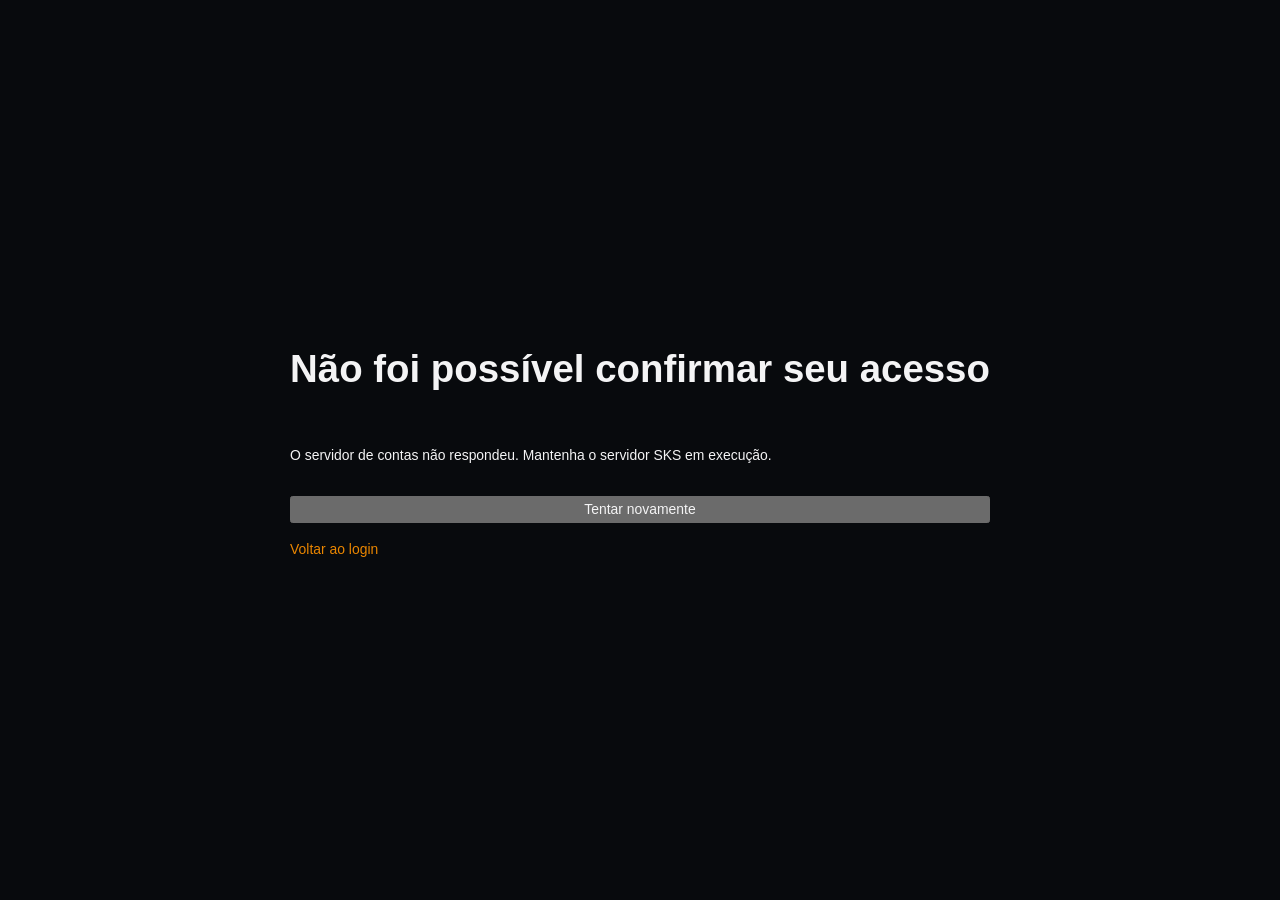
==== 191026.html @ 8022d758 "Site final com area do aluno" ====
<!doctype html>
<html data-sks-session="pending" lang="pt-BR">
<head>
  <meta charset="utf-8">
  <meta name="viewport" content="width=device-width, initial-scale=1, viewport-fit=cover">
  <meta name="theme-color" content="#070809">
  <meta name="description" content="Protótipo navegável da plataforma Formação SKS - Hub Lifestyle">
  <title>Central de Operações SKS</title>

  <style>
    /* ================================================================
       1. TOKENS VISUAIS E RESET
       ================================================================ */
    :root {
      color-scheme: dark;
      --bg: #060708;
      --bg-soft: #090a0c;
      --sidebar: #08090b;
      --panel: #0d0f12;
      --panel-2: #111318;
      --panel-3: #15181d;
      --stroke: #202329;
      --stroke-soft: #171a1f;
      --text: #f4f5f7;
      --muted: #90959f;
      --subtle: #626872;
      --red: #00B9F2;
      --red-strong: #ff1736;
      --red-soft: rgba(237, 0, 31, .13);
      --purple: #8b5cf6;
      --green: #32d583;
      --blue: #36a3ff;
      --orange: #ff9f43;
      --yellow: #f6c344;
      --sidebar-w: 222px;
      --header-h: 64px;
      --radius: 12px;
      --shadow: 0 22px 70px rgba(0, 0, 0, .34);
    }

    * { box-sizing: border-box; }
    html { height: 100%; scroll-behavior: smooth; }
    body {
      min-width: 320px;
      height: 100%;
      margin: 0;
      overflow: hidden;
      background: var(--bg);
      color: var(--text);
      font-family: Inter, ui-sans-serif, -apple-system, BlinkMacSystemFont, "Segoe UI", sans-serif;
      font-size:16.45px;
      line-height: 1.45;
      -webkit-font-smoothing: antialiased;
    }

    button, input, select { font: inherit; }
    button, a { -webkit-tap-highlight-color: transparent; }
    button { color: inherit; }
    a { color: inherit; text-decoration: none; }
    img, svg { display: block; }
    h1, h2, h3, h4, p { margin-top: 0; }
    :focus-visible { outline: 2px solid var(--red-strong); outline-offset: 2px; }
    ::selection { background: rgba(237, 0, 31, .35); color: white; }
    ::-webkit-scrollbar { width: 8px; height: 8px; }
    ::-webkit-scrollbar-track { background: transparent; }
    ::-webkit-scrollbar-thumb { background: #262a31; border-radius: 99px; }
    ::-webkit-scrollbar-thumb:hover { background: #343943; }

    .sr-only {
      position: absolute;
      width: 1px;
      height: 1px;
      padding: 0;
      margin: -1px;
      overflow: hidden;
      clip: rect(0, 0, 0, 0);
      white-space: nowrap;
      border: 0;
    }

    .icon { width: 17px; height: 17px; flex: 0 0 auto; stroke: currentColor; fill: none; stroke-width: 1.8; stroke-linecap: round; stroke-linejoin: round; }
    .icon--sm { width: 14px; height: 14px; }
    .icon--lg { width: 22px; height: 22px; }

    /* ================================================================
       2. ESTRUTURA PRINCIPAL
       ================================================================ */
    .app {
      display: grid;
      grid-template-columns: var(--sidebar-w) minmax(0, 1fr);
      width: 100%;
      height: 100dvh;
      background:
        radial-gradient(circle at 70% -10%, rgba(237, 0, 31, .055), transparent 31%),
        var(--bg);
    }

    .sidebar {
      position: relative;
      z-index: 50;
      display: flex;
      min-width: 0;
      flex-direction: column;
      overflow: hidden;
      border-right: 1px solid var(--stroke-soft);
      background: linear-gradient(180deg, #08090b 0%, #07080a 100%);
    }

    .brand {
      display: flex;
      align-items: center;
      min-height: var(--header-h);
      padding: 0 17px;
      border-bottom: 1px solid var(--stroke-soft);
    }

    .brand__mark {
      position: relative;
      display: grid;
      place-items: center;
      width: 32px;
      height: 32px;
      flex: 0 0 32px;
      margin-right: 8px;
      overflow: hidden;
      font-size:22.77px;
      font-weight: 900;
      font-style: italic;
      letter-spacing: -2px;
      color: white;
    }

    .brand__mark img { display: block; width: 100%; height: 100%; object-fit: contain; }

    .brand__mark::before {
      content: "";
      position: absolute;
      left: 1px;
      bottom: 2px;
      width: 19px;
      height: 4px;
      background: var(--red);
      transform: skewX(-25deg);
      opacity: .95;
    }

    .brand__copy { min-width: 0; }
    .brand__title { display: block; font-size:11.38px; font-weight: 800; line-height: 1.1; letter-spacing: .04em; text-transform: uppercase; }
    .brand__subtitle { display: block; margin-top: 2px; color: var(--red-strong); font-size:8.85px; font-weight: 800; letter-spacing: .08em; text-transform: uppercase; }

    .nav {
      display: flex;
      flex: 1;
      flex-direction: column;
      gap: 2px;
      min-height: 0;
      padding: 12px 10px 8px;
      overflow-y: auto;
      scrollbar-width: thin;
    }

    .nav__section-label {
      margin: 9px 9px 4px;
      color: #4f545d;
      font-size:11.38px;
      font-weight: 800;
      letter-spacing: .12em;
      text-transform: uppercase;
    }

    .nav-link {
      position: relative;
      display: flex;
      align-items: center;
      gap: 10px;
      min-height: 34px;
      padding: 7px 10px;
      border: 1px solid transparent;
      border-radius: 7px;
      color: #9da2aa;
      font-size:13.91px;
      font-weight: 550;
      transition: color .16s ease, background .16s ease, transform .16s ease;
    }

    .nav-link:hover { color: #f5f6f7; background: #111318; }
    .nav-link:active { transform: translateY(1px); }
    .nav-link.is-active {
      color: white;
      background: linear-gradient(90deg, var(--red) 0%, #d9001d 100%);
      box-shadow: 0 6px 20px rgba(237, 0, 31, .18);
    }
    .nav-link.is-active::after {
      content: "";
      position: absolute;
      top: 8px;
      right: -11px;
      width: 2px;
      height: 18px;
      border-radius: 2px 0 0 2px;
      background: var(--red-strong);
    }
    .nav-link__badge {
      margin-left: auto;
      padding: 2px 5px;
      border-radius: 4px;
      background: rgba(237, 0, 31, .14);
      color: #ff5d71;
      font-size:8.85px;
      font-weight: 850;
      letter-spacing: .06em;
      text-transform: uppercase;
    }
    .nav-link.is-active .nav-link__badge { background: white; color: var(--red); }

    .sidebar-card {
      margin: 7px 10px 10px;
      padding: 12px;
      border: 1px solid var(--stroke);
      border-radius: 9px;
      background:
        linear-gradient(135deg, rgba(237, 0, 31, .1), transparent 55%),
        #0d0f12;
    }
    .sidebar-card__eyebrow { margin-bottom: 5px; color: var(--red-strong); font-size:10.12px; font-weight: 800; letter-spacing: .12em; text-transform: uppercase; }
    .sidebar-card__title { margin-bottom: 4px; font-size:13.91px; font-weight: 760; }
    .sidebar-card__text { margin-bottom: 10px; color: var(--muted); font-size:11.38px; line-height: 1.45; }

    .shell { display: grid; grid-template-rows: var(--header-h) minmax(0, 1fr); min-width: 0; min-height: 0; }
    .topbar {
      position: relative;
      z-index: 30;
      display: flex;
      align-items: center;
      gap: 14px;
      min-width: 0;
      padding: 0 18px;
      border-bottom: 1px solid var(--stroke-soft);
      background: rgba(7, 8, 10, .94);
      backdrop-filter: blur(18px);
    }

    .mobile-menu {
      display: none;
      width: 36px;
      height: 36px;
      place-items: center;
      border: 1px solid var(--stroke);
      border-radius: 8px;
      background: var(--panel);
      cursor: pointer;
    }

    .top-search {
      display: flex;
      align-items: center;
      gap: 9px;
      width: min(510px, 50vw);
      min-width: 240px;
      height: 36px;
      padding: 0 11px;
      border: 1px solid #1f2228;
      border-radius: 8px;
      background: #0d0f12;
      color: #6f747d;
      cursor: pointer;
      transition: border-color .16s ease, background .16s ease;
    }
    .top-search:hover { border-color: #343842; background: #101216; }
    .top-search__text { flex: 1; overflow: hidden; text-align: left; text-overflow: ellipsis; white-space: nowrap; font-size:13.91px; }
    .kbd { padding: 2px 6px; border: 1px solid #2b2f36; border-bottom-width: 2px; border-radius: 4px; color: #686e77; font-size:10.12px; line-height: 1.4; }
    .topbar__spacer { flex: 1; }
    .top-action {
      position: relative;
      display: grid;
      place-items: center;
      width: 34px;
      height: 34px;
      border: 1px solid transparent;
      border-radius: 8px;
      background: transparent;
      color: #a0a5ad;
      cursor: pointer;
    }
    .top-action:hover { border-color: var(--stroke); background: var(--panel); color: white; }
    .top-action__dot { position: absolute; top: 6px; right: 6px; width: 5px; height: 5px; border: 1px solid #070809; border-radius: 50%; background: var(--red-strong); }
    .profile { display: flex; align-items: center; gap: 9px; min-width: 150px; margin-left: 2px; }
    .avatar { display: grid; place-items: center; width: 32px; height: 32px; flex: 0 0 auto; border: 2px solid #24272e; border-radius: 50%; background: linear-gradient(135deg, #ef3149, #6b0c19); color: white; font-size:12.65px; font-weight: 850; }
    .profile__copy { min-width: 0; }
    .profile__name { overflow: hidden; color: #eef0f2; font-size:12.65px; font-weight: 720; text-overflow: ellipsis; white-space: nowrap; }
    .profile__level { margin-top: 1px; color: #737983; font-size:10.12px; }

    .content {
      position: relative;
      min-width: 0;
      min-height: 0;
      overflow: auto;
      overscroll-behavior: contain;
    }

    .page { width: min(100%, 1670px); min-height: 100%; margin: 0 auto; padding: 17px 18px 32px; animation: page-in .25s ease both; }
    @keyframes page-in { from { opacity: 0; transform: translateY(3px); } to { opacity: 1; transform: none; } }
    .breadcrumb { display: flex; align-items: center; gap: 6px; margin-bottom: 5px; color: #656b75; font-size:11.38px; }
    .breadcrumb strong { color: #a4a8af; font-weight: 600; }
    .page-heading { display: flex; align-items: flex-end; justify-content: space-between; gap: 18px; margin-bottom: 13px; }
    .page-heading__copy { min-width: 0; }
    .page-heading h1 { margin-bottom: 4px; font-size: clamp(22px, 2vw, 31px); line-height: 1.05; letter-spacing: -.035em; }
    .page-heading p { max-width: 800px; margin-bottom: 0; color: var(--muted); font-size:13.91px; }
    .page-heading__actions { display: flex; gap: 8px; flex: 0 0 auto; }

    .page-grid { display: grid; grid-template-columns: minmax(0, 1fr) 286px; gap: 14px; align-items: start; }
    .page-grid--wide { grid-template-columns: minmax(0, 1fr) 310px; }
    .page-grid--single { grid-template-columns: minmax(0, 1fr); }
    .primary, .right-rail { display: flex; min-width: 0; flex-direction: column; gap: 12px; }

    /* ================================================================
       3. COMPONENTES REUTILIZÁVEIS
       ================================================================ */
    .panel {
      min-width: 0;
      border: 1px solid var(--stroke);
      border-radius: var(--radius);
      background: linear-gradient(180deg, rgba(18, 20, 24, .96), rgba(12, 14, 17, .96));
      box-shadow: inset 0 1px rgba(255, 255, 255, .015);
    }
    .panel--pad { padding: 14px; }
    .panel--tight { padding: 11px; }
    .panel--red { border-color: rgba(237, 0, 31, .32); background: linear-gradient(135deg, rgba(237, 0, 31, .12), rgba(13, 15, 18, .98) 58%); }
    .panel--purple { border-color: rgba(139, 92, 246, .26); background: linear-gradient(135deg, rgba(139, 92, 246, .1), rgba(13, 15, 18, .98) 60%); }

    .section-head { display: flex; align-items: center; justify-content: space-between; gap: 12px; margin: 0 0 9px; }
    .section-head h2 { margin: 0; font-size:16.45px; letter-spacing: -.01em; }
    .section-head a, .section-head button { border: 0; background: none; color: #7c828c; font-size:11.38px; cursor: pointer; }
    .section-head a:hover, .section-head button:hover { color: white; }
    .eyebrow { margin-bottom: 6px; color: var(--red-strong); font-size:10.12px; font-weight: 850; letter-spacing: .13em; text-transform: uppercase; }
    .muted { color: var(--muted); }
    .subtle { color: var(--subtle); }
    .tiny { font-size:11.38px; }
    .label { color: #747a84; font-size:10.12px; font-weight: 750; letter-spacing: .08em; text-transform: uppercase; }

    .btn {
      display: inline-flex;
      align-items: center;
      justify-content: center;
      gap: 7px;
      min-height: 32px;
      padding: 7px 11px;
      border: 1px solid var(--stroke);
      border-radius: 6px;
      background: #15181c;
      color: #e5e7ea;
      font-size:11.38px;
      font-weight: 720;
      cursor: pointer;
      transition: filter .16s ease, transform .16s ease, border-color .16s ease;
    }
    .btn:hover { border-color: #3b4049; filter: brightness(1.13); }
    .btn:active { transform: translateY(1px); }
    .btn--primary { border-color: var(--red); background: var(--red); color: white; box-shadow: 0 8px 28px rgba(237, 0, 31, .2); }
    .btn--ghost { background: rgba(12, 14, 17, .65); }
    .btn--block { width: 100%; }
    .btn--small { min-height: 27px; padding: 5px 8px; font-size:10.12px; }

    .page-tabs {
      display: flex;
      align-items: center;
      gap: 4px;
      min-width: 0;
      margin: -2px 0 13px;
      padding: 4px;
      overflow-x: auto;
      border: 1px solid var(--stroke);
      border-radius: 9px;
      background: #0b0d10;
      scrollbar-width: none;
    }
    .page-tabs::-webkit-scrollbar { display: none; }
    .page[data-page="comunidade"] > .page-tabs:first-child { margin-top: 0; }
    .agenda-toolbar { display: flex; align-items: center; gap: 8px; margin-bottom: 13px; }
    .agenda-toolbar > .page-tabs { flex: 1; min-width: 0; margin: 0; }
    .agenda-toolbar > .btn { flex-shrink: 0; }
    .tab {
      display: inline-flex;
      align-items: center;
      justify-content: center;
      min-height: 28px;
      padding: 6px 11px;
      border: 0;
      border-radius: 6px;
      background: transparent;
      color: #777d87;
      font-size:11.38px;
      font-weight: 650;
      white-space: nowrap;
      cursor: pointer;
    }
    .tab:hover { color: #e7e8ea; background: #121419; }
    .tab.is-active { color: white; background: var(--red); box-shadow: 0 5px 18px rgba(237, 0, 31, .18); }

    .hero {
      position: relative;
      min-height: 196px;
      padding: 22px;
      overflow: hidden;
      border: 1px solid #272a30;
      border-radius: 13px;
      background:
        radial-gradient(circle at 77% 45%, rgba(237, 0, 31, .24), transparent 20%),
        linear-gradient(108deg, #111318 0%, #0c0e11 45%, #170b0e 100%);
      box-shadow: var(--shadow);
    }
    .hero::before {
      content: "";
      position: absolute;
      inset: 0;
      opacity: .24;
      background-image:
        linear-gradient(rgba(255, 255, 255, .035) 1px, transparent 1px),
        linear-gradient(90deg, rgba(255, 255, 255, .035) 1px, transparent 1px);
      background-size: 28px 28px;
      mask-image: linear-gradient(90deg, transparent 30%, black 100%);
    }
    .hero::after {
      content: "SKS";
      position: absolute;
      right: 6%;
      top: 50%;
      transform: translateY(-50%) skewX(-9deg);
      color: rgba(255, 255, 255, .045);
      font-size: clamp(68px, 9vw, 138px);
      font-weight: 950;
      letter-spacing: -.12em;
      text-shadow: 0 0 40px rgba(237, 0, 31, .3);
    }
    .hero--purple { background: radial-gradient(circle at 78% 45%, rgba(139, 92, 246, .32), transparent 21%), linear-gradient(108deg, #111318 0%, #0d0e13 45%, #120b1f 100%); }
    .hero--blue { background: radial-gradient(circle at 78% 45%, rgba(54, 163, 255, .25), transparent 23%), linear-gradient(108deg, #111318 0%, #0c0e11 45%, #07131f 100%); }
    .hero--orange { background: radial-gradient(circle at 78% 45%, rgba(255, 159, 67, .25), transparent 23%), linear-gradient(108deg, #111318 0%, #0c0e11 45%, #1a1008 100%); }
    .hero__content { position: relative; z-index: 2; max-width: 610px; }
    .hero h2 { max-width: 540px; margin-bottom: 8px; font-size: clamp(23px, 2.5vw, 39px); line-height: 1.02; letter-spacing: -.045em; }
    .hero p { max-width: 540px; margin-bottom: 16px; color: #a8adb5; font-size:13.91px; line-height: 1.65; }
    .hero__actions { display: flex; flex-wrap: wrap; gap: 8px; }
    .hero__meta { display: flex; flex-wrap: wrap; gap: 14px; margin-top: 17px; color: #b7bac0; font-size:11.38px; }
    .hero__meta span { display: inline-flex; align-items: center; gap: 5px; }

    .stats { display: grid; grid-template-columns: repeat(5, minmax(0, 1fr)); overflow: hidden; }
    .stat { min-width: 0; padding: 12px; border-right: 1px solid var(--stroke); }
    .stat:last-child { border-right: 0; }
    .stat__icon { display: grid; place-items: center; width: 25px; height: 25px; margin-bottom: 8px; border-radius: 7px; background: var(--red-soft); color: var(--red-strong); }
    .stat__value { margin-bottom: 2px; font-size:22.77px; font-weight: 820; letter-spacing: -.04em; }
    .stat__label { overflow: hidden; color: #747a83; font-size:10.12px; text-overflow: ellipsis; white-space: nowrap; }

    .card-grid { display: grid; grid-template-columns: repeat(4, minmax(0, 1fr)); gap: 8px; }
    .card-grid--3 { grid-template-columns: repeat(3, minmax(0, 1fr)); }
    .card-grid--5 { grid-template-columns: repeat(5, minmax(0, 1fr)); }
    .card-grid--6 { grid-template-columns: repeat(6, minmax(0, 1fr)); }
    .media-card { position: relative; min-width: 0; overflow: hidden; border: 1px solid var(--stroke); border-radius: 9px; background: #101216; transition: transform .18s ease, border-color .18s ease; }
    .media-card:hover { z-index: 2; transform: translateY(-2px); border-color: #3a3f48; }
    .media-card__visual {
      position: relative;
      height: 92px;
      overflow: hidden;
      background:
        radial-gradient(circle at 70% 30%, hsla(var(--hue, 350), 90%, 58%, .5), transparent 27%),
        linear-gradient(135deg, hsl(var(--hue, 350) 25% 15%), #090a0c 68%);
    }
    .media-card__visual::before { content: ""; position: absolute; inset: 0; background: linear-gradient(135deg, transparent 40%, rgba(255,255,255,.07) 41%, transparent 43%), linear-gradient(90deg, rgba(255,255,255,.035) 1px, transparent 1px); background-size: auto, 22px 22px; }
    .media-card__visual::after { content: attr(data-mark); position: absolute; right: 10px; bottom: -8px; color: rgba(255,255,255,.12); font-size:60.72px; font-weight: 900; letter-spacing: -.08em; }
    .media-card__badge { position: absolute; top: 7px; left: 7px; z-index: 2; padding: 3px 6px; border-radius: 4px; background: rgba(7,8,10,.82); color: #e8e9eb; font-size:8.85px; font-weight: 800; backdrop-filter: blur(8px); }
    .media-card__body { padding: 10px; }
    .media-card__title { min-height: 30px; margin-bottom: 5px; font-size:12.65px; font-weight: 720; line-height: 1.35; }
    .media-card__text { display: -webkit-box; min-height: 29px; margin-bottom: 7px; overflow: hidden; color: #787e87; font-size:10.12px; line-height: 1.45; -webkit-line-clamp: 2; -webkit-box-orient: vertical; }
    .media-card__meta { display: flex; align-items: center; justify-content: space-between; gap: 8px; color: #626873; font-size:8.85px; }
    .media-card__meta strong { color: #c7cad0; font-weight: 650; }

    .simple-card { min-width: 0; padding: 12px; border: 1px solid var(--stroke); border-radius: 9px; background: #101216; }
    .simple-card__icon { display: grid; place-items: center; width: 31px; height: 31px; margin-bottom: 9px; border-radius: 8px; background: var(--red-soft); color: var(--red-strong); }
    .simple-card h3 { margin-bottom: 5px; font-size:12.65px; }
    .simple-card p { margin-bottom: 8px; color: #7a808a; font-size:10.12px; line-height: 1.5; }
    .simple-card__footer { display: flex; align-items: center; justify-content: space-between; color: #676d76; font-size:8.85px; }

    .progress { height: 4px; overflow: hidden; border-radius: 99px; background: #22262c; }
    .progress > span { display: block; height: 100%; border-radius: inherit; background: var(--red); box-shadow: 0 0 12px rgba(237,0,31,.4); }
    .progress--purple > span { background: var(--purple); box-shadow: 0 0 12px rgba(139,92,246,.4); }
    .progress--green > span { background: var(--green); box-shadow: 0 0 12px rgba(50,213,131,.35); }
    .progress--blue > span { background: var(--blue); box-shadow: 0 0 12px rgba(54,163,255,.35); }

    .ring {
      --value: 68;
      --ring-color: var(--red);
      position: relative;
      display: grid;
      place-items: center;
      width: 78px;
      height: 78px;
      flex: 0 0 auto;
      border-radius: 50%;
      background: conic-gradient(var(--ring-color) calc(var(--value) * 1%), #23262d 0);
    }
    .ring::after { content: ""; width: 61px; height: 61px; border-radius: 50%; background: #101216; box-shadow: inset 0 0 0 1px #252831; }
    .ring__value { position: absolute; z-index: 2; font-size:21.5px; font-weight: 850; letter-spacing: -.04em; }

    .rail-title { display: flex; align-items: center; justify-content: space-between; gap: 8px; margin-bottom: 10px; }
    .rail-title h3 { margin: 0; font-size:12.65px; }
    .rail-title a { color: #6f7580; font-size:10.12px; }
    .rail-list { display: flex; flex-direction: column; gap: 8px; }
    .rail-item { display: flex; align-items: flex-start; gap: 9px; padding-bottom: 8px; border-bottom: 1px solid #1d2025; }
    .rail-item:last-child { padding-bottom: 0; border-bottom: 0; }
    .rail-item__icon { display: grid; place-items: center; width: 26px; height: 26px; flex: 0 0 auto; border-radius: 7px; background: #171a1f; color: var(--red-strong); }
    .rail-item__copy { min-width: 0; }
    .rail-item__copy strong { display: block; overflow: hidden; margin-bottom: 2px; font-size:10.12px; text-overflow: ellipsis; white-space: nowrap; }
    .rail-item__copy span { color: #686e77; font-size:8.85px; }

    .assistant-card { overflow: hidden; }
    .assistant-card__head { display: flex; align-items: center; gap: 9px; padding: 12px; border-bottom: 1px solid var(--stroke); background: radial-gradient(circle at 15% 40%, rgba(139,92,246,.17), transparent 33%); }
    .assistant-orb { display: grid; place-items: center; width: 33px; height: 33px; border: 1px solid rgba(139,92,246,.45); border-radius: 50%; background: radial-gradient(circle at 35% 25%, #caacff, #7552d4 40%, #181226 70%); box-shadow: 0 0 22px rgba(139,92,246,.28); color: white; }
    .assistant-card__body { padding: 11px; }
    .suggestion { display: flex; align-items: center; gap: 7px; width: 100%; margin-bottom: 6px; padding: 8px; border: 1px solid #22262d; border-radius: 7px; background: #111318; color: #969ca5; font-size:10.12px; text-align: left; cursor: pointer; }
    .suggestion:hover { border-color: rgba(139,92,246,.5); color: white; }
    .assistant-input { display: flex; align-items: center; gap: 7px; margin-top: 8px; padding: 8px; border: 1px solid #2a2e36; border-radius: 7px; background: #090b0d; color: #656b74; font-size:10.12px; }

    .list { display: flex; flex-direction: column; }
    .list-row { display: grid; grid-template-columns: 35px minmax(0, 1.7fr) minmax(100px, .75fr) 92px 30px; gap: 10px; align-items: center; min-height: 43px; padding: 7px 9px; border-bottom: 1px solid #1c1f24; }
    .list-row:last-child { border-bottom: 0; }
    .list-row:hover { background: rgba(255,255,255,.018); }
    .list-row__index { color: #59606a; font-size:10.12px; text-align: center; }
    .list-row__title { min-width: 0; }
    .list-row__title strong { display: block; overflow: hidden; margin-bottom: 2px; font-size:11.38px; text-overflow: ellipsis; white-space: nowrap; }
    .list-row__title span, .list-row__cell { overflow: hidden; color: #6d737d; font-size:10.12px; text-overflow: ellipsis; white-space: nowrap; }
    .list-row__action { display: grid; place-items: center; width: 25px; height: 25px; border: 1px solid #2b2f36; border-radius: 6px; background: #13161a; color: #9ca1aa; cursor: pointer; }

    .pill { display: inline-flex; align-items: center; gap: 4px; width: fit-content; padding: 3px 6px; border: 1px solid #292d34; border-radius: 99px; background: #121419; color: #8b919b; font-size:8.85px; font-weight: 650; }
    .pill--red { border-color: rgba(237,0,31,.34); background: rgba(237,0,31,.1); color: #ff6477; }
    .pill--green { border-color: rgba(50,213,131,.28); background: rgba(50,213,131,.08); color: #57d99a; }
    .pill--purple { border-color: rgba(139,92,246,.34); background: rgba(139,92,246,.1); color: #ad8cff; }

    .module-track { display: grid; grid-template-columns: repeat(9, minmax(0, 1fr)); padding: 14px 8px; overflow-x: auto; }
    .module { position: relative; min-width: 88px; padding: 0 7px; text-align: center; }
    .module::after { content: ""; position: absolute; top: 18px; left: calc(50% + 20px); width: calc(100% - 40px); height: 1px; background: #2c3037; }
    .module:last-child::after { display: none; }
    .module__icon { position: relative; z-index: 2; display: grid; place-items: center; width: 36px; height: 36px; margin: 0 auto 8px; border: 1px solid #343841; border-radius: 9px; background: #121419; color: var(--red-strong); }
    .module__index { margin-bottom: 3px; color: var(--red-strong); font-size:8.85px; font-weight: 850; }
    .module strong { display: block; min-height: 25px; margin-bottom: 3px; font-size:10.12px; line-height: 1.3; }
    .module span { display: block; color: #666c75; font-size:8.85px; line-height: 1.3; }

    .timeline { position: relative; display: flex; flex-direction: column; gap: 0; padding-left: 14px; }
    .timeline::before { content: ""; position: absolute; top: 12px; bottom: 12px; left: 20px; width: 1px; background: #252931; }
    .timeline-item { position: relative; display: grid; grid-template-columns: 34px minmax(0, 1fr) auto; gap: 10px; align-items: start; padding: 10px 0; border-bottom: 1px solid #1b1e23; }
    .timeline-item:last-child { border-bottom: 0; }
    .timeline-item__dot { position: relative; z-index: 2; display: grid; place-items: center; width: 14px; height: 14px; margin: 2px 0 0 0; border: 3px solid #101216; border-radius: 50%; background: var(--red); box-shadow: 0 0 0 1px rgba(237,0,31,.4); }
    .timeline-item__copy strong { display: block; margin-bottom: 3px; font-size:11.38px; }
    .timeline-item__copy span { color: #717781; font-size:10.12px; }
    .timeline-item__date { color: #5c626b; font-size:8.85px; white-space: nowrap; }

    .mini-chart { display: flex; align-items: end; gap: 3px; height: 35px; }
    .mini-chart span { flex: 1; min-width: 3px; border-radius: 3px 3px 0 0; background: linear-gradient(180deg, var(--red-strong), rgba(237,0,31,.25)); }
    .split { display: grid; grid-template-columns: repeat(2, minmax(0, 1fr)); gap: 12px; }
    .flow { display: grid; grid-template-columns: repeat(5, minmax(0, 1fr)); gap: 8px; }
    .flow-step { position: relative; padding: 11px; border: 1px solid var(--stroke); border-radius: 8px; background: #0f1115; }
    .flow-step:not(:last-child)::after { content: "›"; position: absolute; top: 50%; right: -7px; z-index: 2; transform: translateY(-50%); color: var(--red-strong); font-size:18.97px; font-weight: 900; }
    .flow-step strong { display: block; margin-bottom: 4px; font-size:10.12px; }
    .flow-step span { color: #676d77; font-size:8.85px; line-height: 1.4; }

    .calendar-strip { display: grid; grid-template-columns: repeat(7, minmax(0, 1fr)); gap: 7px; }
    .calendar-day { padding: 10px 6px; border: 1px solid var(--stroke); border-radius: 8px; background: #0f1114; text-align: center; }
    .calendar-day strong { display: block; margin-bottom: 2px; font-size:16.45px; }
    .calendar-day span { color: #666c75; font-size:8.85px; text-transform: uppercase; }
    .calendar-day.is-active { border-color: var(--red); background: var(--red-soft); }

    .level-track { display: flex; align-items: center; padding: 11px 3px; overflow-x: auto; }
    .level { position: relative; min-width: 95px; flex: 1; text-align: center; }
    .level::after { content: ""; position: absolute; top: 15px; left: calc(50% + 18px); right: calc(-50% + 18px); height: 2px; background: #272b32; }
    .level:last-child::after { display: none; }
    .level__dot { position: relative; z-index: 2; display: grid; place-items: center; width: 30px; height: 30px; margin: 0 auto 6px; border: 2px solid #333741; border-radius: 50%; background: #101216; color: #6f7580; font-size:10.12px; }
    .level.is-complete .level__dot, .level.is-current .level__dot { border-color: var(--red); color: white; background: var(--red); }
    .level.is-complete::after { background: var(--red); }
    .level strong { display: block; font-size:10.12px; }
    .level span { color: #656b74; font-size:8.85px; }

    .competency { margin-bottom: 10px; }
    .competency:last-child { margin-bottom: 0; }
    .competency__head { display: flex; align-items: center; justify-content: space-between; margin-bottom: 5px; color: #9da2aa; font-size:10.12px; }

    .empty-action { display: flex; align-items: center; justify-content: space-between; gap: 14px; padding: 12px; border: 1px dashed #30343d; border-radius: 9px; background: rgba(255,255,255,.012); }
    .empty-action strong { display: block; margin-bottom: 2px; font-size:11.38px; }
    .empty-action span { color: #717781; font-size:10.12px; }

    /* ================================================================
       4. PALETA DE NAVEGAÇÃO, TOAST E ESTADOS
       ================================================================ */
    .backdrop { position: fixed; inset: 0; z-index: 45; display: none; background: rgba(0,0,0,.68); backdrop-filter: blur(3px); }
    .palette {
      position: fixed;
      inset: 0;
      z-index: 100;
      display: none;
      place-items: start center;
      padding: 11vh 18px 18px;
      background: rgba(3,4,5,.74);
      backdrop-filter: blur(10px);
    }
    .palette.is-open { display: grid; }
    .palette__dialog { width: min(610px, 100%); overflow: hidden; border: 1px solid #343841; border-radius: 13px; background: #0e1013; box-shadow: 0 35px 100px rgba(0,0,0,.65); }
    .palette__search { display: flex; align-items: center; gap: 10px; height: 51px; padding: 0 14px; border-bottom: 1px solid #24272e; }
    .palette__search input { flex: 1; min-width: 0; border: 0; outline: 0; background: transparent; color: white; font-size:16.45px; }
    .palette__search input::placeholder { color: #606670; }
    .palette__results { max-height: 380px; padding: 7px; overflow-y: auto; }
    .palette__item { display: flex; align-items: center; gap: 10px; width: 100%; padding: 10px; border: 0; border-radius: 8px; background: transparent; color: #a1a6af; text-align: left; cursor: pointer; }
    .palette__item:hover, .palette__item.is-selected { background: #181b20; color: white; }
    .palette__item-icon { display: grid; place-items: center; width: 30px; height: 30px; border-radius: 7px; background: var(--red-soft); color: var(--red-strong); }
    .palette__item-copy strong { display: block; margin-bottom: 2px; font-size:12.65px; }
    .palette__item-copy span { color: #676d76; font-size:10.12px; }

    .toast { position: fixed; right: 18px; bottom: 18px; z-index: 120; display: flex; align-items: center; gap: 9px; max-width: min(350px, calc(100vw - 36px)); padding: 10px 12px; border: 1px solid #343841; border-radius: 9px; background: #121419; box-shadow: var(--shadow); color: #dfe1e4; font-size:11.38px; opacity: 0; pointer-events: none; transform: translateY(12px); transition: opacity .2s ease, transform .2s ease; }
    .toast.is-visible { opacity: 1; transform: none; }
    .toast__icon { display: grid; place-items: center; width: 25px; height: 25px; border-radius: 50%; background: var(--red); color: white; }

    .loading { display: grid; min-height: 60vh; place-items: center; color: var(--muted); }

    /* ================================================================
       5. RESPONSIVIDADE
       ================================================================ */
    
    /* Central SKS: menu recolhível */
    .app, .sidebar, .brand, .nav-link { transition: grid-template-columns .22s ease, width .22s ease, padding .22s ease, gap .22s ease; }
    .mobile-menu { display: grid; }
    body.sidebar-collapsed .app { grid-template-columns: 64px minmax(0, 1fr); }
    body.sidebar-collapsed .brand { justify-content:center; padding:0 8px; }
    body.sidebar-collapsed .brand__mark { margin-right:0; }
    body.sidebar-collapsed .brand__copy,
    body.sidebar-collapsed .nav-link > span,
    body.sidebar-collapsed .sidebar-card { display:none; }
    body.sidebar-collapsed .nav { padding-inline:8px; }
    body.sidebar-collapsed .nav-link { justify-content:center; gap:0; padding-inline:8px; }
    body.sidebar-collapsed .nav-link.is-active::after { right:-9px; }
    @media (max-width:960px) { body.sidebar-collapsed .app { grid-template-columns:minmax(0,1fr); } body.sidebar-collapsed .brand__copy { display:block; } body.sidebar-collapsed .sidebar-card { display:block; } body.sidebar-collapsed .nav-link > span { display:inline; } body.sidebar-collapsed .nav-link { justify-content:flex-start; gap:10px; } }

    /* Capas reais dos clientes */
    .media-card__visual.has-cover { height:132px; background:#090a0c; }
    .media-card__cover { position:absolute; inset:0; width:100%; height:100%; object-fit:cover; transition:transform .28s ease, filter .28s ease; }
    .media-card:hover .media-card__cover { transform:scale(1.035); filter:brightness(1.06); }
    .media-card__visual.has-cover::before { z-index:1; background:linear-gradient(180deg,rgba(0,0,0,.02),rgba(0,0,0,.34)); }
    .media-card__visual.has-cover::after { display:none; }
    .media-card__visual.has-cover .media-card__badge { z-index:2; }
@media (max-width: 1280px) {
      :root { --sidebar-w: 205px; }
      .page-grid, .page-grid--wide { grid-template-columns: minmax(0, 1fr) 250px; }
      .card-grid--6 { grid-template-columns: repeat(4, minmax(0, 1fr)); }
      .card-grid--5 { grid-template-columns: repeat(4, minmax(0, 1fr)); }
      .right-rail { gap: 10px; }
    }

    @media (max-width: 1080px) {
      .page-grid, .page-grid--wide { grid-template-columns: minmax(0, 1fr); }
      .right-rail { display: grid; grid-template-columns: repeat(3, minmax(0, 1fr)); }
      .right-rail > * { min-width: 0; }
      .card-grid, .card-grid--5, .card-grid--6 { grid-template-columns: repeat(3, minmax(0, 1fr)); }
      .stats { grid-template-columns: repeat(3, minmax(0, 1fr)); }
      .stat:nth-child(3) { border-right: 0; }
      .stat:nth-child(n+4) { border-top: 1px solid var(--stroke); }
    }

    @media (max-width: 960px) {
      .app { grid-template-columns: minmax(0, 1fr); }
      .sidebar { position: fixed; inset: 0 auto 0 0; width: min(280px, 86vw); transform: translateX(-103%); transition: transform .24s ease; box-shadow: 22px 0 65px rgba(0,0,0,.54); }
      body.sidebar-open .sidebar { transform: none; }
      body.sidebar-open .backdrop { display: block; }
      .mobile-menu { display: grid; }
      .top-search { width: min(480px, 56vw); min-width: 0; }
      .profile { min-width: auto; }
      .profile__copy { display: none; }
      .page { padding-inline: 14px; }
    }

    @media (max-width: 740px) {
      :root { --header-h: 58px; }
      .topbar { gap: 8px; padding-inline: 10px; }
      .top-action:nth-of-type(2) { display: none; }
      .top-search { flex: 1; width: auto; }
      .top-search__text { font-size:11.38px; }
      .kbd { display: none; }
      .page { padding: 12px 10px 25px; }
      .page-heading { align-items: flex-start; flex-direction: column; margin-bottom: 10px; }
      .page-heading__actions { width: 100%; }
      .page-heading__actions .btn { flex: 1; }
      .hero { min-height: 220px; padding: 18px; }
      .hero::after { right: 1%; top: 72%; font-size:93.61px; }
      .hero__content { max-width: 100%; }
      .card-grid, .card-grid--3, .card-grid--5, .card-grid--6 { grid-template-columns: repeat(2, minmax(0, 1fr)); }
      .split { grid-template-columns: minmax(0, 1fr); }
      .right-rail { display: flex; flex-direction: column; }
      .stats { grid-template-columns: repeat(2, minmax(0, 1fr)); }
      .stat:nth-child(2n) { border-right: 0; }
      .stat:nth-child(n+3) { border-top: 1px solid var(--stroke); }
      .module-track { padding-inline: 4px; }
      .flow { display: flex; overflow-x: auto; }
      .flow-step { min-width: 160px; }
      .calendar-strip { grid-template-columns: repeat(7, 64px); overflow-x: auto; }
      .list-row { grid-template-columns: 25px minmax(0, 1fr) 55px 28px; }
      .list-row__cell:nth-of-type(2) { display: none; }
    }

    @media (max-width: 460px) {
      .top-action { display: none; }
      .profile { display: none; }
      .card-grid, .card-grid--3, .card-grid--5, .card-grid--6 { grid-template-columns: minmax(0, 1fr); }
      .stats { grid-template-columns: repeat(2, minmax(0, 1fr)); }
      .media-card__visual { height: 112px; }
      .btn { min-height: 34px; }
    }

    @media (prefers-reduced-motion: reduce) {
      *, *::before, *::after { scroll-behavior: auto !important; animation-duration: .01ms !important; animation-iteration-count: 1 !important; transition-duration: .01ms !important; }
    }
  
    /* Central SKS — microinterações */
    .media-card,.simple-card,.btn,.nav-link,.top-action,.panel{transition:transform .22s ease,border-color .22s ease,box-shadow .22s ease,filter .22s ease,background .22s ease;}
    .media-card:hover,.simple-card:hover{transform:translateY(-5px);box-shadow:0 14px 36px rgba(0,0,0,.28);}
    .btn:hover{transform:translateY(-2px);}
    .btn:active,.media-card:active,.simple-card:active{transform:translateY(0) scale(.985);}
    .nav-link:hover{transform:translateX(3px);}

  
    .simple-card--link{cursor:pointer;display:block;transition:transform .2s ease,border-color .2s ease,box-shadow .2s ease,background .2s ease}
    .simple-card--link:hover{transform:translateY(-4px);border-color:rgba(255,255,255,.16);box-shadow:0 14px 34px rgba(0,0,0,.24)}
    .simple-card--link:hover .simple-card__footer span:last-child{transform:translate(2px,-2px)}
    .simple-card--link .simple-card__footer span:last-child{transition:transform .2s ease}
    .simple-card--link:focus-visible{outline:2px solid var(--red);outline-offset:3px}
    @media (prefers-reduced-motion: reduce){.simple-card--link,.simple-card--link .simple-card__footer span:last-child{transition:none}.simple-card--link:hover{transform:none}}

  

    /* ===== RONDA OPERACIONAL / BANCADA CENTRAL ===== */
    .ops-strip {
      display:grid;
      grid-template-columns:repeat(5,minmax(0,1fr));
      overflow:hidden;
      border:1px solid var(--stroke);
      border-radius:12px;
      background:#0b0d10;
      margin:0 0 14px;
    }
    .ops-kpi{display:flex;align-items:center;gap:10px;min-height:72px;padding:12px 14px;border-right:1px solid var(--stroke)}
    .ops-kpi:last-child{border-right:0}
    .ops-kpi > svg{display:grid;place-items:center;width:29px;height:29px;padding:6px;border:1px solid rgba(237,0,31,.38);border-radius:8px;background:rgba(237,0,31,.08);color:#ff304a}.ops-kpi__icon{display:grid;place-items:center;flex:0 0 30px;width:30px;height:30px;border:1px solid rgba(237,0,31,.65);border-radius:8px;color:var(--red-strong);background:rgba(237,0,31,.06)}
    .ops-kpi strong{display:block;font-size:20.7px;line-height:1;font-weight:900;letter-spacing:-.04em}
    .ops-kpi span{display:block;margin-top:3px;color:#d8dbe0;font-size:10.35px;line-height:1.2}

    .ops-monitor{overflow:hidden;border:1px solid var(--stroke);border-radius:12px;background:#0a0c0f;margin:0 0 16px}
    .ops-monitor__head{display:flex;align-items:flex-end;justify-content:space-between;gap:14px;padding:14px 16px;border-bottom:1px solid var(--stroke);background:linear-gradient(90deg,rgba(237,0,31,.07),transparent 45%)}
    .ops-monitor__head h2{margin:0;font-size:16.1px}
    .ops-monitor__head p{margin:4px 0 0;color:var(--muted);font-size:10.35px}
    .ops-monitor__legend{display:flex;gap:10px;flex-wrap:wrap;color:#9ca2aa;font-size:9.2px}
    .ops-monitor__legend span{display:inline-flex;align-items:center;gap:5px}
    .ops-dot{width:7px;height:7px;border-radius:50%;background:#666}
    .ops-dot--live{background:#32d583;box-shadow:0 0 10px rgba(50,213,131,.55)}
    .ops-dot--warn{background:#f6c945;box-shadow:0 0 10px rgba(246,201,69,.35)}
    .ops-dot--task{background:#ff4058;box-shadow:0 0 10px rgba(255,64,88,.35)}
    .ops-monitor__table{display:block}
    .ops-row{display:grid;grid-template-columns:68px minmax(120px,1fr) minmax(150px,1.25fr) minmax(150px,1.4fr) 105px 28px;gap:10px;align-items:center;min-height:48px;padding:8px 14px;border-bottom:1px solid #181b20;color:inherit;text-decoration:none;transition:background .18s ease,transform .18s ease,border-color .18s ease}
    .ops-row:last-child{border-bottom:0}
    .ops-row:hover{background:#11141a;transform:translateX(2px)}
    .ops-row.is-now{background:linear-gradient(90deg,rgba(237,0,31,.10),rgba(237,0,31,.025));box-shadow:inset 3px 0 0 var(--red)}
    .ops-time{font-size:10.35px;font-weight:850;color:#f5f6f7}
    .ops-client{font-size:10.35px;font-weight:800;color:#f3f4f6}
    .ops-env{font-size:9.77px;color:#c3c7ce}
    .ops-action{font-size:9.77px;color:#8f96a0}
    .ops-status{display:inline-flex;align-items:center;justify-content:center;gap:5px;width:max-content;padding:4px 7px;border:1px solid #2a2f36;border-radius:99px;background:#111419;font-size:8.62px;font-weight:800;color:#aeb4bd}
    .ops-status--live{border-color:rgba(50,213,131,.35);background:rgba(50,213,131,.08);color:#57dda0}
    .ops-status--warn{border-color:rgba(246,201,69,.35);background:rgba(246,201,69,.08);color:#f3d766}
    .ops-status--task{border-color:rgba(255,64,88,.35);background:rgba(255,64,88,.08);color:#ff7182}
    .ops-open{display:grid;place-items:center;color:#7d848d;transition:color .18s ease,transform .18s ease}
    .ops-row:hover .ops-open{color:white;transform:translateX(2px)}
    @media (max-width: 980px){.ops-strip{grid-template-columns:repeat(2,minmax(0,1fr))}.ops-kpi{border-bottom:1px solid var(--stroke)}.ops-row{grid-template-columns:58px 1fr 1fr 28px}.ops-action,.ops-status{display:none}}
    @media (max-width: 620px){.ops-strip{grid-template-columns:1fr}.ops-kpi{border-right:0}.ops-row{grid-template-columns:52px 1fr 28px}.ops-env{display:none}.ops-monitor__head{align-items:flex-start;flex-direction:column}}

  

    /* ===== HOME · RÁDIO AO VIVO + ACENTOS DE COR ===== */
    .radio-live-card {
      position: relative;
      overflow: hidden;
      padding: 15px;
      border: 1px solid rgba(237,0,31,.34);
      border-radius: var(--radius);
      background:
        radial-gradient(circle at 82% 18%, rgba(237,0,31,.22), transparent 28%),
        linear-gradient(145deg, #15181d 0%, #0d0f12 52%, #17090c 100%);
      box-shadow: inset 0 1px rgba(255,255,255,.025), 0 12px 30px rgba(0,0,0,.16);
    }
    .radio-live-card::after {
      content:"";
      position:absolute;
      left:0; right:0; bottom:0;
      height:2px;
      background:linear-gradient(90deg, transparent, #ed001f 35%, #ff6b35 68%, transparent);
      opacity:.75;
    }
    .radio-live__top { display:flex; align-items:center; justify-content:space-between; gap:10px; margin-bottom:12px; }
    .radio-live__title { font-size:15.18px; font-weight:820; color:#f7f8fa; }
    .radio-live__program { color:#ff344d; font-size:11.38px; font-weight:760; text-decoration:none; }
    .radio-live__badge { display:inline-flex; align-items:center; gap:5px; margin-bottom:11px; padding:4px 7px; border-radius:5px; background:#ed001f; color:#fff; font-size:9.2px; font-weight:900; letter-spacing:.04em; }
    .radio-live__body { display:grid; grid-template-columns:56px 1fr; gap:12px; align-items:center; }
    .radio-live__brand { display:grid; place-items:center; width:56px; height:56px; border-radius:9px; border:1px solid rgba(255,255,255,.08); background:linear-gradient(145deg,#0b0c0f,#17191e); color:white; font-weight:950; line-height:.82; font-size:18.4px; letter-spacing:-.05em; text-align:center; }
    .radio-live__brand span { color:#ed001f; display:block; font-size:11.5px; letter-spacing:.01em; margin-top:4px; }
    .radio-live__copy strong { display:block; margin-bottom:3px; font-size:13.22px; }
    .radio-live__copy span { display:block; color:#9399a2; font-size:11.15px; line-height:1.45; }
    .radio-wave { display:flex; align-items:center; gap:2px; height:18px; margin:9px 0 10px; }
    .radio-wave i { display:block; width:2px; border-radius:2px; background:linear-gradient(#ff6b35,#ed001f); animation:radioPulse 1.05s ease-in-out infinite alternate; opacity:.9; }
    .radio-wave i:nth-child(2n){ animation-delay:.12s }.radio-wave i:nth-child(3n){ animation-delay:.27s }.radio-wave i:nth-child(4n){ animation-delay:.4s }
    @keyframes radioPulse { from{height:4px;opacity:.45} to{height:16px;opacity:1} }
    @media (prefers-reduced-motion: reduce){ .radio-wave i{animation:none;height:9px} }
    .radio-live__button { display:flex; align-items:center; justify-content:center; gap:7px; width:100%; min-height:34px; margin-top:12px; border:1px solid rgba(237,0,31,.55); border-radius:7px; background:rgba(11,12,15,.7); color:#f3f4f6; font-size:11.5px; font-weight:800; text-decoration:none; transition:.18s ease; }
    .radio-live__button:hover { background:#ed001f; border-color:#ed001f; transform:translateY(-1px); }
    .radio-live__play { display:grid; place-items:center; width:19px; height:19px; border-radius:50%; background:#ed001f; color:white; font-size:10.35px; }
    .radio-live__button:hover .radio-live__play { background:#fff; color:#ed001f; }
    .radio-live__embed { margin-top:12px; border:1px solid rgba(237,0,31,.35); border-radius:9px; overflow:hidden; background:#070809; }
    .radio-live__embed iframe { display:block; width:100%; height:185px; border:0; background:#070809; }
    .radio-live__hint { margin-top:7px; color:#737983; font-size:10.12px; line-height:1.35; }

    /* Mais cor, mantendo o padrão visual da Formação */
    .ops-kpi:nth-child(1){ background:linear-gradient(135deg,rgba(54,163,255,.08),transparent 65%); }
    .ops-kpi:nth-child(2){ background:linear-gradient(135deg,rgba(237,0,31,.09),transparent 65%); }
    .ops-kpi:nth-child(3){ background:linear-gradient(135deg,rgba(34,197,94,.08),transparent 65%); }
    .ops-kpi:nth-child(4){ background:linear-gradient(135deg,rgba(139,92,246,.08),transparent 65%); }
    .ops-kpi:nth-child(5){ background:linear-gradient(135deg,rgba(255,159,67,.09),transparent 65%); }
    .right-rail > .panel:nth-of-type(2){ border-color:rgba(54,163,255,.18); background:linear-gradient(155deg,rgba(54,163,255,.055),rgba(13,15,18,.98) 58%); }
    .right-rail > .panel:nth-of-type(3){ border-color:rgba(139,92,246,.18); background:linear-gradient(155deg,rgba(139,92,246,.05),rgba(13,15,18,.98) 58%); }

  

    /* ================================================================
       HOME / BANCADA CENTRAL — FUNDO ORIGINAL + CAMADAS DE OPERAÇÃO
       ================================================================ */
    .page[data-page="dashboard"] {
      position: relative;
      width: 100%;
      isolation: isolate;
    }
    .page[data-page="dashboard"]::before {
      content: "";
      position: absolute;
      inset: -18px -18px -28px;
      z-index: -2;
      background-image:
        linear-gradient(180deg, rgba(7,8,10,.66) 0%, rgba(7,8,10,.82) 38%, rgba(7,8,10,.94) 100%),
        url("[data-uri]");
      background-size: cover;
      background-position: center top;
      background-repeat: no-repeat;
      background-attachment: fixed;
      filter: saturate(.96) contrast(1.02);
    }
    .page[data-page="dashboard"]::after {
      content: "";
      position: absolute;
      inset: -18px -18px -28px;
      z-index: -1;
      pointer-events: none;
      background:
        radial-gradient(circle at 82% 14%, rgba(237,0,31,.18), transparent 28%),
        radial-gradient(circle at 18% 34%, rgba(54,163,255,.10), transparent 22%),
        linear-gradient(90deg, rgba(7,8,10,.18), rgba(7,8,10,.04) 45%, rgba(7,8,10,.22));
    }
    .page[data-page="dashboard"] .hero {
      background:
        linear-gradient(110deg, rgba(8,9,12,.91) 0%, rgba(10,11,14,.78) 50%, rgba(34,4,10,.72) 100%);
      border-color: rgba(255,255,255,.14);
      box-shadow: 0 18px 50px rgba(0,0,0,.28);
      backdrop-filter: blur(8px);
      -webkit-backdrop-filter: blur(8px);
    }
    .page[data-page="dashboard"] .panel,
    .page[data-page="dashboard"] .ops-monitor,
    .page[data-page="dashboard"] .radio-live-card {
      background-color: rgba(10,11,14,.84);
      border-color: rgba(255,255,255,.11);
      box-shadow: 0 12px 34px rgba(0,0,0,.22);
      backdrop-filter: blur(9px);
      -webkit-backdrop-filter: blur(9px);
    }
    .page[data-page="dashboard"] .media-card {
      background: rgba(12,13,17,.88);
      border-color: rgba(255,255,255,.12);
      box-shadow: 0 12px 30px rgba(0,0,0,.24);
    }
    .page[data-page="dashboard"] .section-head h2,
    .page[data-page="dashboard"] .ops-monitor h2 {
      text-shadow: 0 2px 14px rgba(0,0,0,.48);
    }
    .page[data-page="dashboard"] .ops-monitor {
      margin-top: 14px;
      margin-bottom: 20px;
    }
    .page[data-page="dashboard"] .ops-row {
      background: rgba(10,11,14,.60);
    }
    .page[data-page="dashboard"] .ops-row:hover {
      background: rgba(24,25,30,.92);
    }
    @media (max-width: 900px) {
      .page[data-page="dashboard"]::before {
        background-attachment: scroll;
        background-position: 42% top;
      }
    }

  
    /* ===== HOME FINAL - desenho aprovado ===== */
    .page[data-page="dashboard"] { position:relative; }
    .page[data-page="dashboard"]::before { display:none !important; content:none !important; background:none !important; }
    .page[data-page="dashboard"] .page-heading { margin-bottom: 10px; }

    .ops-hero {
      position:relative; min-height:320px; overflow:hidden; border:1px solid var(--stroke); border-radius:14px;
      background-image:linear-gradient(90deg,rgba(7,8,10,.92) 0%,rgba(7,8,10,.76) 40%,rgba(7,8,10,.28) 68%,rgba(7,8,10,.14) 100%), var(--ops-hero-image);
      background-size:cover; background-position:center 50%; box-shadow:0 18px 45px rgba(0,0,0,.28);
    }
    .ops-hero::after{content:"";position:absolute;inset:auto 0 0;height:34%;background:linear-gradient(180deg,transparent,rgba(7,8,10,.86));pointer-events:none}
    .ops-hero__content{position:relative;z-index:2;display:flex;flex-direction:column;justify-content:flex-end;min-height:320px;max-width:680px;padding:30px}
    .ops-hero__eyebrow{margin-bottom:9px;color:#ff2745;font-size:10.35px;font-weight:900;letter-spacing:.15em;text-transform:uppercase}
    .ops-hero h2{max-width:620px;margin:0 0 10px;font-size:clamp(31px,3.4vw,50px);line-height:.98;letter-spacing:-.045em}
    .ops-hero p{max-width:570px;margin:0 0 18px;color:#c4c8cf;font-size:13.22px;line-height:1.6}
    .ops-hero__actions{display:flex;gap:9px;flex-wrap:wrap}
    .ops-hero__meta{display:flex;gap:16px;flex-wrap:wrap;margin-top:17px;color:#c0c4ca;font-size:10.35px}

    .ops-strip{display:grid;grid-template-columns:repeat(5,minmax(0,1fr));margin-top:10px;overflow:hidden;border:1px solid var(--stroke);border-radius:11px;background:rgba(10,11,14,.91);backdrop-filter:blur(12px)}
    .ops-kpi{position:relative;display:grid;grid-template-columns:32px 1fr;align-items:center;gap:10px;min-width:0;padding:12px 13px;border-right:1px solid var(--stroke)}
    .ops-kpi:last-child{border-right:0}.ops-kpi > svg{display:grid;place-items:center;width:29px;height:29px;padding:6px;border:1px solid rgba(237,0,31,.38);border-radius:8px;background:rgba(237,0,31,.08);color:#ff304a}.ops-kpi__icon{display:grid;place-items:center;width:29px;height:29px;border:1px solid rgba(237,0,31,.38);border-radius:8px;background:rgba(237,0,31,.08);color:#ff304a}
    .ops-kpi__value{font-size:21.85px;font-weight:900;line-height:1;letter-spacing:-.04em}.ops-kpi__label{margin-top:3px;color:#9ca2ab;font-size:10px;white-space:nowrap;overflow:hidden;text-overflow:ellipsis}
    .ops-kpi:nth-child(2) .ops-kpi > svg{display:grid;place-items:center;width:29px;height:29px;padding:6px;border:1px solid rgba(237,0,31,.38);border-radius:8px;background:rgba(237,0,31,.08);color:#ff304a}.ops-kpi__icon{color:#58a6ff;border-color:rgba(88,166,255,.35);background:rgba(88,166,255,.07)}
    .ops-kpi:nth-child(3) .ops-kpi > svg{display:grid;place-items:center;width:29px;height:29px;padding:6px;border:1px solid rgba(237,0,31,.38);border-radius:8px;background:rgba(237,0,31,.08);color:#ff304a}.ops-kpi__icon{color:#39d98a;border-color:rgba(57,217,138,.35);background:rgba(57,217,138,.07)}
    .ops-kpi:nth-child(4) .ops-kpi > svg{display:grid;place-items:center;width:29px;height:29px;padding:6px;border:1px solid rgba(237,0,31,.38);border-radius:8px;background:rgba(237,0,31,.08);color:#ff304a}.ops-kpi__icon{color:#c084fc;border-color:rgba(192,132,252,.35);background:rgba(192,132,252,.07)}
    .ops-kpi:nth-child(5) .ops-kpi > svg{display:grid;place-items:center;width:29px;height:29px;padding:6px;border:1px solid rgba(237,0,31,.38);border-radius:8px;background:rgba(237,0,31,.08);color:#ff304a}.ops-kpi__icon{color:#ff9f43;border-color:rgba(255,159,67,.35);background:rgba(255,159,67,.07)}

    .round-box{margin-top:12px;padding:15px;border:1px solid var(--stroke);border-radius:12px;background:linear-gradient(180deg,rgba(15,16,20,.96),rgba(9,10,13,.97));box-shadow:0 14px 34px rgba(0,0,0,.18)}
    .round-box__head{display:flex;align-items:end;justify-content:space-between;gap:12px;margin-bottom:12px}.round-box__head h3{margin:0;font-size:16.1px}.round-box__head span{color:#7f858e;font-size:10.12px}
    .round-grid{display:grid;grid-template-columns:repeat(3,minmax(0,1fr));gap:8px}
    .round-item{position:relative;display:grid;grid-template-columns:46px 1fr auto;align-items:center;gap:9px;min-width:0;padding:10px;border:1px solid #20232a;border-radius:9px;background:#0d0f13;color:inherit;text-decoration:none;transition:.18s ease}
    .round-item:hover{transform:translateY(-2px);border-color:rgba(237,0,31,.55);background:#11141a;box-shadow:0 8px 20px rgba(0,0,0,.2)}
    .round-time{font-size:11.5px;font-weight:900;color:#ff304a}.round-copy strong{display:block;font-size:11.5px}.round-copy span{display:block;margin-top:2px;color:#858b94;font-size:9.43px;white-space:nowrap;overflow:hidden;text-overflow:ellipsis}.round-go{color:#5f6570;font-size:13.8px}
    .round-item.is-now{border-color:rgba(237,0,31,.7);background:linear-gradient(90deg,rgba(237,0,31,.12),#0d0f13)}.round-item.is-now::after{content:"AGORA";position:absolute;right:8px;top:6px;color:#ff5066;font-size:7.7px;font-weight:900;letter-spacing:.08em}

    .radio-live__embed{
      height:118px !important;
      overflow:hidden !important;
      border:1px solid rgba(237,0,31,.35)!important;
      border-radius:9px!important;
      background:#090a0c!important;
    }
    .radio-live__embed iframe{
      display:block!important;
      width:112%!important;
      height:205px!important;
      margin-left:-6%!important;
      transform:translateY(-20px)!important;
      border:0!important;
      background:#090a0c!important;
    }
    .radio-live__hint{font-size:9.66px!important}

    .page[data-page="dashboard"] .card-grid { grid-template-columns:repeat(3,minmax(0,1fr)); }
    .page[data-page="dashboard"] .media-card__visual { height:128px; }

    @media(max-width:1100px){.round-grid{grid-template-columns:repeat(2,minmax(0,1fr))}.ops-strip{grid-template-columns:repeat(5,minmax(120px,1fr));overflow-x:auto}.page[data-page="dashboard"] .card-grid{grid-template-columns:repeat(2,minmax(0,1fr))}}
    @media(max-width:720px){.ops-hero,.ops-hero__content{min-height:280px}.ops-hero__content{padding:22px}.round-grid{grid-template-columns:1fr}.page[data-page="dashboard"] .card-grid{grid-template-columns:1fr}.ops-strip{grid-template-columns:repeat(5,145px)}}


    /* ================================================================
       RADIO BARRA — PLAYER PERSISTENTE NO TOPO
       ================================================================ */
    .top-radio {
      position: relative;
      display: flex;
      align-items: center;
      gap: 7px;
      height: 34px;
      margin-right: 2px;
      padding: 0 7px;
      border: 1px solid rgba(237,0,31,.30);
      border-radius: 8px;
      background: linear-gradient(135deg, rgba(237,0,31,.10), rgba(10,11,14,.94));
      overflow: hidden;
      transition: width .22s ease, border-color .18s ease, box-shadow .18s ease;
      width: 164px;
      flex: 0 0 auto;
    }
    .top-radio:hover,
    .top-radio.is-highlighted {
      border-color: rgba(237,0,31,.72);
      box-shadow: 0 0 0 1px rgba(237,0,31,.12), 0 8px 24px rgba(237,0,31,.12);
    }
    .top-radio__label {
      display:flex;
      align-items:center;
      gap:6px;
      min-width: 52px;
      color:#f5f6f7;
      font-size:10.35px;
      font-weight:820;
      white-space:nowrap;
      pointer-events:none;
    }
    .top-radio__dot {
      width:7px;height:7px;border-radius:50%;
      background:#ed001f;
      box-shadow:0 0 0 4px rgba(237,0,31,.12);
      animation:radioPulse 1.5s ease-in-out infinite;
    }
    @keyframes radioPulse { 0%,100%{opacity:.7} 50%{opacity:1; box-shadow:0 0 0 6px rgba(237,0,31,.08)} }
    .top-radio__viewport {
      position:relative;
      width:92px;
      height:28px;
      overflow:hidden;
      border-radius:6px;
      background:#0a0b0d;
    }
    .top-radio__viewport iframe {
      position:absolute;
      left:-12px;
      top:-56px;
      width:250px;
      height:150px;
      border:0;
      background:#0a0b0d;
      transform:scale(.58);
      transform-origin:top left;
    }
    .radio-home-control {
      margin-top: 12px;
      display:flex;
      align-items:center;
      justify-content:space-between;
      gap:10px;
      min-height:48px;
      padding:10px 12px;
      border:1px solid rgba(237,0,31,.36);
      border-radius:9px;
      background:linear-gradient(135deg,#0b0c0f,#11141a);
      cursor:pointer;
      transition:.18s ease;
    }
    .radio-home-control:hover {
      transform:translateY(-1px);
      border-color:#ed001f;
      box-shadow:0 8px 22px rgba(237,0,31,.12);
    }
    .radio-home-control__copy strong {
      display:block;
      color:#f6f7f8;
      font-size:12.42px;
      margin-bottom:2px;
    }
    .radio-home-control__copy span {
      color:#7f858e;
      font-size:10px;
    }
    .radio-home-control__play {
      display:grid;
      place-items:center;
      width:30px;height:30px;
      border-radius:50%;
      background:#ed001f;
      color:white;
      flex:0 0 auto;
    }

    body.sidebar-collapsed .top-radio { width: 146px; }

    @media (max-width: 1080px) {
      .top-radio { width: 120px; }
      .top-radio__label { display:none; }
      .top-radio__viewport { width:104px; }
    }
    @media (max-width: 760px) {
      .top-radio { display:none; }
    }


    .radio-home-native{
      margin-top:12px;
      padding:8px;
      border:1px solid rgba(237,0,31,.38);
      border-radius:8px;
      background:#0a0b0e;
    }
    .radio-home-native audio{
      display:block;
      width:100%;
      height:36px;
    }


    /* ================================================================
       TEMA CLARO / ESCURO
       ================================================================ */
    html, body, .app, .sidebar, .topbar, .panel, .media-card, .simple-card,
    .top-search, .top-action, .btn, .nav-link, .profile, .sidebar-card {
      transition:
        background-color .22s ease,
        background .22s ease,
        color .22s ease,
        border-color .22s ease,
        box-shadow .22s ease;
    }

    .theme-toggle {
      position: relative;
      overflow: hidden;
    }
    .theme-toggle__icon {
      display:grid;
      place-items:center;
      width:17px;
      height:17px;
      font-size:17.25px;
      line-height:1;
      transform-origin:center;
      transition:transform .22s ease;
    }
    .theme-toggle:hover .theme-toggle__icon { transform: rotate(18deg) scale(1.06); }

    html[data-theme="light"] {
      color-scheme: light;
      --bg: #f3f5f7;
      --bg-soft: #eef1f4;
      --sidebar: #ffffff;
      --panel: #ffffff;
      --panel-2: #f8f9fb;
      --panel-3: #f1f3f6;
      --stroke: #d9dee5;
      --stroke-soft: #e6e9ee;
      --text: #171a1f;
      --muted: #616873;
      --subtle: #838a95;
      --red-soft: rgba(237,0,31,.08);
      --shadow: 0 22px 60px rgba(22, 29, 37, .10);
    }

    html[data-theme="light"] body {
      background:#f3f5f7;
      color:var(--text);
    }

    html[data-theme="light"] .app {
      background:
        radial-gradient(circle at 70% -10%, rgba(237,0,31,.035), transparent 31%),
        #f3f5f7;
    }

    html[data-theme="light"] .sidebar {
      background:linear-gradient(180deg,#ffffff 0%,#f8f9fb 100%);
      border-right-color:#e2e6eb;
    }

    html[data-theme="light"] .brand,
    html[data-theme="light"] .topbar {
      background:rgba(255,255,255,.96);
      border-color:#e3e7ec;
    }

    html[data-theme="light"] .topbar {
      box-shadow:0 4px 18px rgba(22,29,37,.035);
    }

    html[data-theme="light"] .top-search,
    html[data-theme="light"] .top-action {
      background:#f7f8fa;
      border-color:#dde2e8;
      color:#5a616c;
    }

    html[data-theme="light"] .top-search:hover,
    html[data-theme="light"] .top-action:hover {
      background:#ffffff;
      border-color:#cbd2da;
      color:#1b1e23;
    }

    html[data-theme="light"] .top-action__dot {
      border-color:#ffffff;
    }

    html[data-theme="light"] .profile__name { color:#20242a; }
    html[data-theme="light"] .profile__level { color:#7a818c; }

    html[data-theme="light"] .nav-link {
      color:#5c636d;
    }

    html[data-theme="light"] .nav-link:hover {
      background:#f0f2f5;
      color:#1d2127;
    }

    html[data-theme="light"] .nav-link.is-active,
    html[data-theme="light"] .nav-link[aria-current="page"] {
      background:rgba(237,0,31,.075);
      color:#bf0019;
    }

    html[data-theme="light"] .sidebar-card {
      background:linear-gradient(145deg,#ffffff,#f5f7f9);
      border-color:#dfe4ea;
      box-shadow:0 12px 26px rgba(18,25,34,.04);
    }

    html[data-theme="light"] .panel,
    html[data-theme="light"] .media-card,
    html[data-theme="light"] .simple-card {
      background:#ffffff;
      border-color:#dde2e8;
      box-shadow:0 6px 20px rgba(20,27,35,.035);
    }

    html[data-theme="light"] .media-card:hover,
    html[data-theme="light"] .simple-card:hover {
      border-color:#cbd2da;
      box-shadow:0 14px 36px rgba(24,31,39,.09);
    }

    html[data-theme="light"] .media-card__title,
    html[data-theme="light"] .simple-card h3 {
      color:#20242a;
    }

    html[data-theme="light"] .media-card__text,
    html[data-theme="light"] .simple-card p {
      color:#6c737d;
    }

    html[data-theme="light"] .media-card__meta,
    html[data-theme="light"] .simple-card__footer {
      color:#7d8490;
    }

    html[data-theme="light"] .media-card__meta strong {
      color:#353a42;
    }

    html[data-theme="light"] .panel--red {
      background:linear-gradient(135deg,rgba(237,0,31,.065),#ffffff 60%);
      border-color:rgba(237,0,31,.20);
    }

    html[data-theme="light"] .panel--purple {
      background:linear-gradient(135deg,rgba(139,92,246,.06),#ffffff 60%);
      border-color:rgba(139,92,246,.18);
    }

    html[data-theme="light"] .right-rail > .panel:nth-of-type(2) {
      background:linear-gradient(155deg,rgba(54,163,255,.045),#ffffff 58%);
      border-color:rgba(54,163,255,.15);
    }

    html[data-theme="light"] .right-rail > .panel:nth-of-type(3) {
      background:linear-gradient(155deg,rgba(139,92,246,.04),#ffffff 58%);
      border-color:rgba(139,92,246,.14);
    }

    html[data-theme="light"] .radio-home-native {
      background:#f4f6f8;
      border-color:rgba(237,0,31,.22);
    }

    html[data-theme="light"] .kbd {
      background:#eceff3;
      border-color:#d8dde4;
      color:#6d747e;
    }

    html[data-theme="light"] ::-webkit-scrollbar-thumb {
      background:#c9ced5;
    }
    html[data-theme="light"] ::-webkit-scrollbar-thumb:hover {
      background:#aeb5be;
    }

    @media (prefers-reduced-motion: reduce) {
      html, body, .app, .sidebar, .topbar, .panel, .media-card, .simple-card,
      .top-search, .top-action, .btn, .nav-link, .profile, .sidebar-card,
      .theme-toggle__icon { transition:none !important; }
    }


    /* ================================================================
       TIPOGRAFIA GLOBAL +15%
       Mantém dimensões estruturais, imagens e espaçamentos do LMS.
       ================================================================ */
    

    /* Componentes que usam font-size fixo em px recebem escala tipográfica. */
    

    /* Evita dupla escala em elementos cuja fonte é herdada do body. */
    body * { }

    /* Inputs e botões nem sempre herdam tipografia do documento. */
    


    /* ================================================================
       RÁDIO FIXA NA BARRA LATERAL
       Fica fora do #content: continua tocando durante a navegação.
       ================================================================ */
    .sidebar-radio{
      flex:0 0 auto;
      margin:7px 10px 4px;
      padding:10px;
      border:1px solid rgba(237,0,31,.28);
      border-radius:9px;
      background:
        radial-gradient(circle at 88% 10%,rgba(237,0,31,.13),transparent 38%),
        linear-gradient(145deg,#0d0f12,#090a0c);
      box-shadow:0 8px 24px rgba(0,0,0,.14);
    }
    .sidebar-radio__head{
      display:flex;
      align-items:flex-start;
      justify-content:space-between;
      gap:8px;
      margin-bottom:8px;
    }
    .sidebar-radio__eyebrow{
      margin-bottom:2px;
      color:#7f858e;
      font-size:8.97px;
      font-weight:700;
      letter-spacing:.03em;
    }
    .sidebar-radio__title{
      color:#f2f4f6;
      font-size:10.35px;
      font-weight:760;
    }
    .sidebar-radio__live{
      padding:2px 5px;
      border-radius:4px;
      background:var(--red);
      color:#fff;
      font-size:7.82px;
      font-weight:850;
      letter-spacing:.08em;
    }
    .sidebar-radio__station{
      display:flex;
      align-items:center;
      gap:8px;
      margin-bottom:8px;
    }
    .sidebar-radio__brand{
      flex:0 0 auto;
      color:#fff;
      font-size:10.35px;
      font-weight:900;
      line-height:.86;
      letter-spacing:-.04em;
    }
    .sidebar-radio__brand span{
      display:block;
      color:var(--red-strong);
      font-size:7.82px;
      letter-spacing:.10em;
    }
    .sidebar-radio__copy{
      display:flex;
      min-width:0;
      flex-direction:column;
      gap:2px;
    }
    .sidebar-radio__copy strong{
      overflow:hidden;
      color:#edf0f2;
      font-size:9.2px;
      text-overflow:ellipsis;
      white-space:nowrap;
    }
    .sidebar-radio__copy span{
      overflow:hidden;
      color:#727983;
      font-size:7.82px;
      text-overflow:ellipsis;
      white-space:nowrap;
    }
    .sidebar-radio__audio{
      display:block;
      width:100%;
      height:28px;
      opacity:.92;
    }

    html[data-theme="light"] .sidebar-radio{
      border-color:rgba(237,0,31,.18);
      background:
        radial-gradient(circle at 88% 10%,rgba(237,0,31,.08),transparent 38%),
        linear-gradient(145deg,#ffffff,#f4f6f8);
      box-shadow:0 8px 22px rgba(24,31,39,.05);
    }
    html[data-theme="light"] .sidebar-radio__title,
    html[data-theme="light"] .sidebar-radio__brand,
    html[data-theme="light"] .sidebar-radio__copy strong{
      color:#1e2228;
    }
    html[data-theme="light"] .sidebar-radio__eyebrow,
    html[data-theme="light"] .sidebar-radio__copy span{
      color:#727984;
    }

    /* Em telas mais baixas, mantém a rádio utilizável sem esmagar a navegação. */
    @media (max-height:760px){
      .sidebar-radio{padding:8px;margin-top:4px}
      .sidebar-radio__station{display:none}
      .sidebar-radio__audio{height:26px}
    }


    /* ================================================================
       ROTINA DO DIA — CLIENTES
       ================================================================ */
    .client-routine{
      margin-top:14px;
      padding:14px;
      border:1px solid var(--stroke);
      border-radius:12px;
      background:var(--panel);
      box-shadow:var(--shadow);
    }
    .client-routine__head{
      display:flex;
      align-items:flex-end;
      justify-content:space-between;
      gap:12px;
      margin-bottom:12px;
    }
    .client-routine__head .eyebrow{
      margin-bottom:3px;
    }
    .client-routine__head h3{
      margin:0;
      font-size:13.8px;
      color:var(--text);
    }
    .client-routine__head span{
      color:var(--subtle);
      font-size:8.4px;
    }
    .client-routine__grid{
      display:grid;
      grid-template-columns:repeat(3,minmax(0,1fr));
      gap:8px;
    }
    .routine-task{
      display:grid;
      grid-template-columns:34px minmax(0,1fr) auto;
      align-items:center;
      gap:9px;
      min-height:48px;
      padding:7px 9px;
      border:1px solid var(--stroke-soft);
      border-radius:9px;
      background:var(--panel-2);
      color:var(--text);
      cursor:pointer;
      text-align:left;
      transition:transform .18s ease,border-color .18s ease,background .18s ease,box-shadow .18s ease;
    }
    .routine-task:hover{
      transform:translateY(-1px);
      border-color:rgba(237,0,31,.28);
      box-shadow:0 8px 18px rgba(0,0,0,.07);
    }
    .routine-task__icon{
      width:30px;
      height:30px;
      display:grid;
      place-items:center;
      border-radius:8px;
      border:1px solid var(--stroke);
      background:var(--panel);
      flex:0 0 auto;
      font-weight:850;
      font-size:12px;
      line-height:1;
    }
    .routine-task__icon svg{
      width:16px;
      height:16px;
    }
    .routine-task__icon--sales{color:#ff9b21}
    .routine-task__icon--bdr{color:#6edc83}
    .routine-task__icon--meta{color:#5b8cff}
    .routine-task__icon--google{color:#fbbc04}
    .routine-task__icon--youtube{color:#ff334e}
    .routine-task__icon--social{color:#d1d5db}
    .routine-task__icon--whatsapp{color:#39d678}
    .routine-task__icon--crm{color:#ffb300}
    .routine-task__label{
      overflow:hidden;
      font-size:9.4px;
      font-weight:760;
      white-space:nowrap;
      text-overflow:ellipsis;
    }
    .routine-switch{
      width:36px;
      height:20px;
      padding:2px;
      border-radius:999px;
      display:flex;
      align-items:center;
      justify-content:flex-start;
      background:#8d2c34;
      box-shadow:inset 0 0 0 1px rgba(255,255,255,.08);
      transition:background .2s ease;
    }
    .routine-switch::after{
      content:"";
      width:16px;
      height:16px;
      border-radius:50%;
      background:#f4f5f6;
      box-shadow:0 1px 4px rgba(0,0,0,.35);
      transform:translateX(0);
      transition:transform .2s ease;
    }
    .routine-task.is-done{
      border-color:rgba(46,204,113,.30);
      background:linear-gradient(135deg,rgba(46,204,113,.055),var(--panel-2));
    }
    .routine-task.is-done .routine-switch{
      background:#16a34a;
    }
    .routine-task.is-done .routine-switch::after{
      transform:translateX(16px);
    }
    html[data-theme="light"] .routine-switch{
      background:#c94f59;
    }
    html[data-theme="light"] .routine-task.is-done .routine-switch{
      background:#1fab58;
    }
    @media(max-width:980px){
      .client-routine__grid{grid-template-columns:repeat(2,minmax(0,1fr))}
    }
    @media(max-width:650px){
      .client-routine__grid{grid-template-columns:1fr}
    }


    /* ================================================================
       PERFIL DO USUÁRIO
       ================================================================ */
    .profile-menu-wrap{position:relative}
    .profile--button{border:0;background:transparent;cursor:pointer;text-align:left}
    .profile--button:hover{background:rgba(255,255,255,.035)}
    .online-dot{display:inline-block;width:6px;height:6px;margin-right:4px;border-radius:50%;background:#26d56d;box-shadow:0 0 0 3px rgba(38,213,109,.10)}
    .profile-dropdown{
      position:absolute;top:calc(100% + 8px);right:0;z-index:120;
      display:none;min-width:190px;padding:6px;border:1px solid var(--stroke);
      border-radius:10px;background:#0d0f12;box-shadow:0 18px 50px rgba(0,0,0,.38)
    }
    .profile-dropdown.is-open{display:block}
    .profile-dropdown button{
      width:100%;display:flex;align-items:center;gap:9px;padding:9px 10px;border:0;
      border-radius:7px;background:transparent;color:#c8ccd2;cursor:pointer;text-align:left
    }
    .profile-dropdown button:hover{background:#15181d;color:#fff}

    html[data-theme="light"] .profile-dropdown{background:#fff;box-shadow:0 18px 50px rgba(25,32,40,.12)}
    html[data-theme="light"] .profile-dropdown button{color:#4b525c}
    html[data-theme="light"] .profile-dropdown button:hover{background:#f2f4f7;color:#171a1f}

    /* ================================================================
       SIDEBAR DIREITA — AGENTE IA SKS
       ================================================================ */
    .agent-rail{display:flex;flex-direction:column;gap:10px}
    .agent-card{overflow:hidden;border:1px solid rgba(237,0,31,.20);border-radius:12px;background:linear-gradient(160deg,rgba(237,0,31,.06),#0d0f12 35%)}
    .agent-card__head{display:flex;align-items:center;justify-content:space-between;gap:10px;padding:13px;border-bottom:1px solid var(--stroke-soft)}
    .agent-card__identity{display:flex;align-items:center;gap:9px}
    .agent-card__orb{width:34px;height:34px;display:grid;place-items:center;border-radius:50%;background:radial-gradient(circle at 35% 30%,#b58cff,#6f48d9 50%,#2e224d);color:#fff;box-shadow:0 0 24px rgba(139,92,246,.24)}
    .agent-card__identity strong{display:block;font-size:11px}
    .agent-card__identity span{display:block;margin-top:2px;color:#747b85;font-size:8px}
    .agent-online{display:inline-flex;align-items:center;gap:4px;color:#5bd98b!important}
    .agent-online::before{content:"";width:5px;height:5px;border-radius:50%;background:#36d47a}
    .agent-chat{padding:10px 12px;border-bottom:1px solid var(--stroke-soft)}
    .agent-chat p{margin:0 0 8px;color:#8c939d;font-size:9px;line-height:1.5}
    .agent-chat__input{display:flex;align-items:center;gap:6px;padding:8px 9px;border:1px solid var(--stroke);border-radius:8px;background:#090b0e;color:#727985;font-size:8px}
    .agent-nav{padding:6px}
    .agent-nav a,.agent-nav button{
      width:100%;display:flex;align-items:center;gap:9px;padding:8px 9px;border:0;border-radius:7px;
      background:transparent;color:#c7cbd1;text-decoration:none;cursor:pointer;text-align:left;font-size:9px
    }
    .agent-nav a:hover,.agent-nav button:hover{background:#16191e;color:#fff}
    .agent-nav .icon{width:14px;height:14px;color:#858c96}
    .agent-nav__separator{height:1px;margin:5px 9px;background:var(--stroke-soft)}
    .agent-resources{display:grid;grid-template-columns:repeat(3,1fr);gap:6px;padding:9px;border-top:1px solid var(--stroke-soft)}
    .agent-resource{padding:7px 4px;border:1px solid var(--stroke-soft);border-radius:7px;background:#0b0d10;text-align:center}
    .agent-resource strong{display:block;margin-top:4px;font-size:7.5px}
    .agent-resource span{display:block;margin-top:2px;color:#69717c;font-size:6.6px}
    html[data-theme="light"] .agent-card{background:#fff;border-color:#e0e4ea}
    html[data-theme="light"] .agent-chat__input,html[data-theme="light"] .agent-resource{background:#f5f7f9}
    html[data-theme="light"] .agent-nav a,html[data-theme="light"] .agent-nav button{color:#4c535d}
    html[data-theme="light"] .agent-nav a:hover,html[data-theme="light"] .agent-nav button:hover{background:#f1f3f6;color:#171a1f}

    /* ================================================================
       BAZAR GLÓRIA — HERO + MÉTRICAS
       ================================================================ */
    .bazar-hero{
      position:relative;min-height:255px;overflow:hidden;border:1px solid var(--stroke);border-radius:13px;
      background:#0b0d10 center/cover no-repeat;
    }
    .bazar-hero::before{content:"";position:absolute;inset:0;background:linear-gradient(90deg,rgba(6,7,9,.96) 0%,rgba(7,8,10,.82) 42%,rgba(7,8,10,.28) 75%,rgba(7,8,10,.48) 100%)}
    .bazar-hero__content{position:relative;z-index:2;max-width:560px;padding:26px}
    .bazar-hero__content h2{margin:5px 0 8px;font-size:clamp(27px,3vw,42px);line-height:1;letter-spacing:-.04em}
    .bazar-hero__content p{max-width:520px;margin:0 0 15px;color:#a6acb5;font-size:12px;line-height:1.6}
    .bazar-hero__actions{display:flex;flex-wrap:wrap;gap:8px}
    .bazar-hero__meta{display:flex;gap:12px;flex-wrap:wrap;margin-top:16px;color:#b2b7be;font-size:9px}
    .bazar-metrics{padding:14px}
    .bazar-metrics__table{display:grid;grid-template-columns:1.15fr .9fr .8fr;overflow:hidden;border:1px solid var(--stroke-soft);border-radius:9px}
    .bazar-metrics__cell{padding:9px 11px;border-bottom:1px solid var(--stroke-soft);font-size:9px}
    .bazar-metrics__cell:nth-child(3n+2),.bazar-metrics__cell:nth-child(3n+3){border-left:1px solid var(--stroke-soft)}
    .bazar-metrics__head{background:#12151a;color:#8e959f;font-size:8px;font-weight:800;text-transform:uppercase;letter-spacing:.06em}
    .bazar-metrics__status{display:inline-flex;align-items:center;gap:5px;color:#d0d4d9}
    .bazar-metrics__status::before{content:"";width:6px;height:6px;border-radius:50%;background:#ffad32}
    .bazar-metrics__status.is-ready::before{background:#31d37e}
    html[data-theme="light"] .bazar-metrics__head{background:#f1f3f6}

    /* ================================================================
       MODAL DETALHES DO BAZAR
       ================================================================ */
    .bazar-modal{
      position:fixed;inset:0;z-index:300;display:none;align-items:center;justify-content:center;padding:22px;
      background:rgba(0,0,0,.72);backdrop-filter:blur(5px)
    }
    .bazar-modal.is-open{display:flex}
    .bazar-modal__dialog{
      width:min(1040px,96vw);max-height:92vh;overflow:auto;border:1px solid var(--stroke);
      border-radius:16px;background:#0b0d10;box-shadow:0 35px 90px rgba(0,0,0,.58)
    }
    .bazar-modal__head{display:flex;align-items:center;justify-content:space-between;gap:14px;padding:16px 18px;border-bottom:1px solid var(--stroke-soft)}
    .bazar-modal__head .eyebrow{margin-bottom:3px}
    .bazar-modal__head h2{margin:0;font-size:20px}
    .bazar-modal__head p{margin:3px 0 0;color:#7f8791;font-size:9px}
    .bazar-modal__close{width:32px;height:32px;border:1px solid var(--stroke);border-radius:8px;background:#11141a;color:#d8dbe0;cursor:pointer;font-size:18px}
    .bazar-modal__body{display:grid;grid-template-columns:minmax(0,1.25fr) minmax(300px,.75fr);gap:0}
    .bazar-form{padding:18px}
    .bazar-settings{padding:18px;border-left:1px solid var(--stroke-soft);background:#0e1014}
    .form-grid{display:grid;grid-template-columns:repeat(2,minmax(0,1fr));gap:12px}
    .form-field{display:flex;flex-direction:column;gap:6px}
    .form-field--full{grid-column:1/-1}
    .form-field label{color:#858c96;font-size:8px;font-weight:700;text-transform:uppercase;letter-spacing:.06em}
    .form-field input,.form-field textarea,.form-field select{
      width:100%;padding:10px 11px;border:1px solid var(--stroke);border-radius:8px;background:#0a0c0f;color:#e8eaed;font:inherit;font-size:10px;outline:none
    }
    .form-field textarea{min-height:84px;resize:vertical}
    .form-field input:focus,.form-field textarea:focus,.form-field select:focus{border-color:rgba(237,0,31,.62);box-shadow:0 0 0 3px rgba(237,0,31,.08)}
    .bazar-toggle-row{display:flex;align-items:center;justify-content:space-between;gap:12px;padding:11px;border:1px solid var(--stroke);border-radius:9px;background:#0d1014}
    .bazar-toggle-row strong{display:block;font-size:10px}
    .bazar-toggle-row span{display:block;margin-top:2px;color:#747b85;font-size:8px}
    .modal-switch{position:relative;width:42px;height:23px;flex:0 0 auto;border:0;border-radius:999px;background:#8c3038;cursor:pointer}
    .modal-switch::after{content:"";position:absolute;top:3px;left:3px;width:17px;height:17px;border-radius:50%;background:#fff;transition:transform .2s ease}
    .modal-switch.is-on{background:#19aa57}
    .modal-switch.is-on::after{transform:translateX(19px)}
    .cover-upload{display:flex;align-items:center;gap:12px;padding:10px;border:1px dashed #3b414a;border-radius:9px;background:#0b0d10}
    .cover-upload__preview{width:104px;height:64px;overflow:hidden;border-radius:7px;background:#14171b}
    .cover-upload__preview img{width:100%;height:100%;object-fit:cover}
    .cover-upload__copy strong{display:block;font-size:10px}
    .cover-upload__copy span{display:block;margin:3px 0 7px;color:#727a84;font-size:8px}
    .cover-upload__copy label{display:inline-flex;padding:6px 8px;border:1px solid var(--stroke);border-radius:6px;background:#15181d;color:#d4d7dc;font-size:8px;cursor:pointer}
    .cover-upload input{display:none}
    .settings-title{margin:0 0 10px;font-size:12px}
    .settings-list{display:flex;flex-direction:column;gap:6px}
    .settings-item{display:flex;align-items:center;justify-content:space-between;gap:10px;padding:8px 9px;border:1px solid var(--stroke-soft);border-radius:8px;background:#0b0d10}
    .settings-item span{font-size:9px}
    .settings-item input{accent-color:#ed001f}
    .settings-progress{margin-top:14px;padding:12px;border:1px solid var(--stroke-soft);border-radius:9px;background:#0b0d10}
    .settings-progress__head{display:flex;justify-content:space-between;gap:8px;margin-bottom:8px}
    .settings-progress__head strong{font-size:9px}
    .settings-progress__head span{color:#8b929c;font-size:8px}
    .settings-progress__bar{height:7px;overflow:hidden;border-radius:99px;background:#252932}
    .settings-progress__bar span{display:block;height:100%;width:60%;border-radius:inherit;background:linear-gradient(90deg,#ed001f,#ff455d)}
    .settings-chart{display:flex;align-items:flex-end;gap:7px;height:105px;margin-top:13px;padding:11px;border:1px solid var(--stroke-soft);border-radius:9px;background:#0b0d10}
    .settings-chart div{flex:1;display:flex;align-items:flex-end;height:100%;border-radius:5px 5px 2px 2px;background:linear-gradient(180deg,#ed001f,#7d0918);min-height:8px;opacity:.9}
    .bazar-modal__foot{display:flex;align-items:center;justify-content:flex-end;gap:8px;padding:13px 18px;border-top:1px solid var(--stroke-soft)}
    html[data-theme="light"] .bazar-modal__dialog{background:#fff}
    html[data-theme="light"] .bazar-settings,html[data-theme="light"] .settings-item,html[data-theme="light"] .settings-progress,html[data-theme="light"] .settings-chart,html[data-theme="light"] .bazar-toggle-row,html[data-theme="light"] .cover-upload{background:#f7f8fa}
    html[data-theme="light"] .form-field input,html[data-theme="light"] .form-field textarea,html[data-theme="light"] .form-field select{background:#fff;color:#1d2127}
    @media(max-width:820px){
      .bazar-modal__body{grid-template-columns:1fr}
      .bazar-settings{border-left:0;border-top:1px solid var(--stroke-soft)}
      .form-grid{grid-template-columns:1fr}
      .form-field--full{grid-column:auto}
    }


    /* ================================================================
       HOME — IDENTIDADE E PROGRESSO DOS CLIENTES
       ================================================================ */
    .client-home-card{
      --client-accent:#6f7b8a;
      display:block;
      text-decoration:none;
      color:inherit;
    }
    .client-home-card .media-card{
      position:relative;
      overflow:hidden;
      border-color:color-mix(in srgb,var(--client-accent) 22%,var(--stroke));
    }
    .client-home-card .media-card::after{
      content:"";
      position:absolute;
      inset:auto 0 0 0;
      height:2px;
      background:var(--client-accent);
      opacity:.9;
    }
    .client-home-card .media-card__badge{
      border-color:color-mix(in srgb,var(--client-accent) 48%,transparent);
      background:color-mix(in srgb,var(--client-accent) 20%,#0b0d10);
      color:#fff;
    }
    .client-home-card__status{
      display:flex;
      align-items:center;
      justify-content:space-between;
      gap:8px;
      margin-top:8px;
    }
    .client-home-card__status span{
      color:var(--subtle);
      font-size:8px;
    }
    .client-home-card__status strong{
      color:var(--client-accent);
      font-size:8px;
      font-weight:800;
    }
    .client-home-progress{
      height:4px;
      margin-top:6px;
      overflow:hidden;
      border-radius:999px;
      background:var(--panel-3);
    }
    .client-home-progress > span{
      display:block;
      width:var(--client-progress,0%);
      height:100%;
      border-radius:inherit;
      background:var(--client-accent);
      transition:width .22s ease;
    }
    .client-home-meta-status{display:flex;align-items:center;gap:6px;margin-top:7px;color:#8c96a4;font-size:8px}
    .client-home-meta-status i{width:6px;height:6px;border-radius:50%;background:#c94f59;box-shadow:0 0 0 3px rgba(201,79,89,.10)}
    .client-home-meta-status.is-connected{color:#48d68a}
    .client-home-meta-status.is-connected i{background:#48d68a;box-shadow:0 0 0 3px rgba(72,214,138,.10)}


    /* ================================================================
       ROTINA — CARD NÃO CLICÁVEL / TOGGLE CLICÁVEL
       ================================================================ */
    .routine-task{
      cursor:default !important;
      grid-template-columns:34px minmax(0,1fr) auto !important;
    }
    .routine-task:hover{
      transform:none !important;
      box-shadow:none !important;
    }
    .routine-task__main{
      display:flex;
      align-items:center;
      justify-content:space-between;
      gap:8px;
      min-width:0;
    }
    .routine-task__copy{
      min-width:0;
    }
    .routine-task__metric{
      flex:0 0 auto;
      min-width:72px;
      padding:4px 7px;
      border:1px solid var(--stroke-soft);
      border-radius:6px;
      background:var(--panel);
      color:var(--text);
      text-align:left;
      cursor:pointer;
      transition:border-color .18s ease,background .18s ease,transform .18s ease;
    }
    .routine-task__metric:hover{
      transform:translateY(-1px);
      border-color:rgba(237,0,31,.34);
    }
    .routine-task__metric small{
      display:block;
      color:var(--subtle);
      font-size:6.7px;
      line-height:1.1;
    }
    .routine-task__metric strong{
      display:block;
      margin-top:2px;
      color:var(--text);
      font-size:9px;
      line-height:1.1;
      white-space:nowrap;
    }
    .routine-task__metric em{display:block;margin-top:3px;color:#48d68a;font-size:6.3px;font-style:normal}
    .routine-switch{
      border:0;
      cursor:pointer;
      flex:0 0 auto;
    }
    .routine-switch:focus-visible{
      outline:2px solid rgba(237,0,31,.72);
      outline-offset:3px;
    }
    .routine-switch--status{cursor:default;pointer-events:none}
    .routine-switch--status.is-connected{justify-content:flex-end;background:#16a34a}
    .routine-switch--status.is-connected::after{transform:translateX(0)}
    .routine-meta-details{grid-column:2/-1;color:var(--subtle);font-size:6.8px;line-height:1.4}
    .routine-meta-balance-form{grid-column:1/-1;display:grid;grid-template-columns:minmax(0,1fr) auto auto;gap:6px;align-items:end;margin-top:3px;padding-top:7px;border-top:1px solid var(--stroke-soft)}
    .routine-meta-balance-form[hidden]{display:none}
    .routine-meta-balance-form label{display:grid;gap:3px;color:var(--subtle);font-size:6.8px}
    .routine-meta-balance-form input{height:28px;padding:0 8px;border:1px solid var(--stroke);border-radius:6px;background:var(--panel);color:var(--text);font-size:8px;outline:0}
    .routine-meta-balance-form button{height:28px;padding:0 8px;border:1px solid var(--stroke);border-radius:6px;background:var(--panel);color:var(--text);font-size:7.5px;cursor:pointer}
    .routine-meta-balance-form button[type="submit"]{border-color:rgba(72,214,138,.34);background:rgba(72,214,138,.08);color:#48d68a}
    .routine-meta-balance-form span{grid-column:1/-1;color:var(--subtle);font-size:6.8px}


    /* ================================================================
       SIDEBAR DIREITA — TIPOGRAFIA ALINHADA À SIDEBAR ESQUERDA
       ================================================================ */
    .right-rail,
    .agent-rail{
      font-size:inherit;
    }
    .agent-card__identity strong{
      font-size:11.5px !important;
    }
    .agent-card__identity span,
    .agent-chat p,
    .agent-chat__input,
    .agent-nav a,
    .agent-nav button,
    .agent-resource strong,
    .agent-resource span{
      font-size:10.5px !important;
      line-height:1.35;
    }
    .agent-nav a,
    .agent-nav button{
      min-height:34px;
    }
    .agent-resource strong{
      font-size:10.2px !important;
    }
    .agent-resource span{
      font-size:8.8px !important;
    }


    /* ================================================================
       AGENTE IA SKS — ROBÔ INTERATIVO
       ================================================================ */
    .agent-card__orb--robot{
      position:relative;
      overflow:visible;
      background:radial-gradient(circle at 50% 45%,rgba(129,81,255,.34),rgba(36,22,74,.88));
    }
    .agent-robot{
      width:42px;
      height:54px;
      object-fit:contain;
      pointer-events:none;
      user-select:none;
      transform:translate3d(0,0,0);
      transition:transform .16s ease-out,filter .18s ease;
      filter:drop-shadow(0 0 9px rgba(135,86,255,.38));
      will-change:transform;
    }
    .agent-card:hover .agent-robot{
      filter:drop-shadow(0 0 12px rgba(135,86,255,.55));
    }
    .agent-chat__form{margin:0}
    .agent-chat__input--real{
      padding:0 !important;
      overflow:hidden;
    }
    .agent-chat__input--real > svg{
      margin-left:9px;
      flex:0 0 auto;
    }
    .agent-chat__input--real input{
      min-width:0;
      flex:1;
      height:36px;
      border:0;
      outline:0;
      background:transparent;
      color:var(--text);
      font:inherit;
      font-size:10.5px;
    }
    .agent-chat__input--real input::placeholder{
      color:#6e7580;
    }
    .agent-chat__input--real button{
      width:34px;
      height:34px;
      display:grid;
      place-items:center;
      flex:0 0 auto;
      border:0;
      border-left:1px solid var(--stroke-soft);
      background:transparent;
      color:#a8aeb7;
      cursor:pointer;
      transition:background .18s ease,color .18s ease;
    }
    .agent-chat__input--real button:hover{
      background:rgba(237,0,31,.08);
      color:#fff;
    }
    .agent-chat__hint{
      margin-top:6px;
      color:#666e79;
      font-size:8.5px;
      line-height:1.35;
    }
    html[data-theme="light"] .agent-chat__input--real input{color:#1e2228}


    /* ================================================================
       CHAT INTERNO DO HUB + CABEÇA DO ROBÔ ACOMPANHANDO O MOUSE
       ================================================================ */
    .hub-chat{
      position:fixed;
      top:58px;
      right:14px;
      bottom:14px;
      z-index:260;
      width:min(390px,calc(100vw - 28px));
      display:flex;
      flex-direction:column;
      border:1px solid rgba(237,0,31,.30);
      border-radius:14px;
      background:#0b0d10;
      box-shadow:0 28px 80px rgba(0,0,0,.52);
      transform:translateX(calc(100% + 28px));
      opacity:0;
      pointer-events:none;
      transition:transform .24s ease,opacity .24s ease;
      overflow:hidden;
    }
    .hub-chat.is-open{
      transform:translateX(0);
      opacity:1;
      pointer-events:auto;
    }
    .hub-chat__head{
      display:flex;
      align-items:center;
      justify-content:space-between;
      gap:12px;
      padding:13px 14px;
      border-bottom:1px solid var(--stroke-soft);
      background:linear-gradient(135deg,rgba(125,72,255,.12),rgba(237,0,31,.06),transparent 68%);
    }
    .hub-chat__identity{
      display:flex;
      align-items:center;
      gap:10px;
      min-width:0;
    }
    .hub-chat__avatar{
      width:40px;
      height:40px;
      display:grid;
      place-items:center;
      border-radius:50%;
      background:radial-gradient(circle at 50% 45%,rgba(129,81,255,.32),rgba(36,22,74,.9));
      overflow:hidden;
      box-shadow:0 0 22px rgba(135,86,255,.26);
    }
    .hub-chat__avatar img{
      width:48px;
      height:58px;
      object-fit:contain;
      transform-origin:50% 32%;
      will-change:transform;
      transition:transform .08s linear;
      filter:drop-shadow(0 0 8px rgba(135,86,255,.35));
    }
    .hub-chat__identity strong{display:block;font-size:12px}
    .hub-chat__identity span{display:flex;align-items:center;gap:5px;margin-top:2px;color:#50d783;font-size:9px}
    .hub-chat__identity i{width:6px;height:6px;border-radius:50%;background:#35d374;box-shadow:0 0 0 3px rgba(53,211,116,.10)}
    .hub-chat__close{
      width:31px;height:31px;border:1px solid var(--stroke);border-radius:8px;
      background:#11141a;color:#d7dbe0;font-size:18px;cursor:pointer;
    }
    .hub-chat__messages{
      flex:1;
      overflow:auto;
      padding:14px;
      display:flex;
      flex-direction:column;
      gap:10px;
      background:
        radial-gradient(circle at 100% 0%,rgba(125,72,255,.05),transparent 28%),
        #0a0c0f;
    }
    .chat-bubble{
      max-width:86%;
      padding:10px 11px;
      border-radius:11px;
      font-size:10px;
      line-height:1.5;
    }
    .chat-bubble strong{display:block;margin-bottom:4px;font-size:8px;text-transform:uppercase;letter-spacing:.05em}
    .chat-bubble p{margin:0}
    .chat-bubble--agent{
      align-self:flex-start;
      border:1px solid var(--stroke);
      background:#11141a;
      color:#c8cdd4;
    }
    .chat-bubble--user{
      align-self:flex-end;
      background:#ed001f;
      color:#fff;
    }
    .chat-bubble--system{
      align-self:center;
      max-width:92%;
      background:rgba(139,92,246,.10);
      border:1px solid rgba(139,92,246,.20);
      color:#bfc3ca;
      text-align:center;
      font-size:9px;
    }
    .hub-chat__composer{
      display:flex;
      align-items:flex-end;
      gap:8px;
      padding:10px;
      border-top:1px solid var(--stroke-soft);
      background:#0d0f12;
    }
    .hub-chat__composer textarea{
      flex:1;
      min-height:38px;
      max-height:120px;
      resize:none;
      border:1px solid var(--stroke);
      border-radius:9px;
      padding:9px 10px;
      background:#090b0e;
      color:#e6e9ed;
      font:inherit;
      font-size:10.5px;
      outline:none;
    }
    .hub-chat__composer textarea:focus{
      border-color:rgba(237,0,31,.55);
      box-shadow:0 0 0 3px rgba(237,0,31,.07);
    }
    .hub-chat__composer button{
      width:38px;height:38px;display:grid;place-items:center;
      border:0;border-radius:9px;background:#ed001f;color:#fff;cursor:pointer;
    }
    .hub-chat__status{
      padding:7px 10px 9px;
      border-top:1px solid var(--stroke-soft);
      color:#666e78;
      font-size:7.8px;
      background:#0c0e11;
    }

    /* Robot head-follow: base body stays stable, face/head has subtle pan/tilt. */
    .agent-card__orb--robot{
      overflow:visible !important;
    }
    .agent-robot{
      transform-origin:50% 31% !important;
      transition:transform .06s linear !important;
    }

    html[data-theme="light"] .hub-chat{background:#fff}
    html[data-theme="light"] .hub-chat__messages{background:#f7f8fa}
    html[data-theme="light"] .chat-bubble--agent{background:#fff;color:#343941}
    html[data-theme="light"] .hub-chat__composer{background:#fff}
    html[data-theme="light"] .hub-chat__composer textarea{background:#fff;color:#1c2026}
    html[data-theme="light"] .hub-chat__status{background:#fafbfc}

    @media(max-width:760px){
      .hub-chat{top:8px;right:8px;bottom:8px;width:calc(100vw - 16px)}
    }


/* PROGRESSO DOS CLIENTES — LEGIBILIDADE */
.client-progress__track{height:4.4px !important;}
.client-progress__value{font-size:12px !important;font-weight:800 !important;line-height:1.2 !important;}


/* Percentual do progresso = mesmo tamanho dos horários da Ronda Operacional */
.client-progress__value{
  font-size:11px !important;
  font-weight:800 !important;
  line-height:1.2 !important;
}


.client-progress__value{
  font-size:14px !important;
  font-weight:800 !important;
  line-height:1 !important;
}


.client-progress__value,
.client-progress .client-progress__value{
  font-size:18px !important;
  font-weight:900 !important;
  line-height:1.1 !important;
  min-width:48px !important;
}


/* Percentuais dos cards — dobro do tamanho anterior */
.client-progress__value,
.client-progress .client-progress__value{
  font-size:36px !important;
  font-weight:900 !important;
  line-height:1 !important;
  min-width:72px !important;
}


/* ================================================================
   CORREÇÃO DE LEGIBILIDADE — SELETORES REAIS DA INTERFACE
   ================================================================ */

/* Percentual visível dos cards dos clientes: 8px -> 16px (DOBRO REAL) */
.client-home-card__status strong{
  font-size:16px !important;
  font-weight:900 !important;
  line-height:1 !important;
  min-width:54px !important;
  text-align:right !important;
}

/* Mantém o rótulo "Progresso operacional" proporcional */
.client-home-card__status span{
  font-size:11px !important;
  line-height:1.2 !important;
}

/* Barra direita = exatamente a escala tipográfica do menu esquerdo */
.agent-nav a,
.agent-nav button{
  font-size:13.91px !important;
  font-weight:550 !important;
  line-height:1.25 !important;
}

/* Demais textos funcionais/configurações da barra direita na mesma escala */
.agent-card__identity strong,
.agent-card__identity span,
.agent-chat p,
.agent-chat__input,
.agent-chat__input input,
.agent-resource strong,
.agent-resource span{
  font-size:13.91px !important;
  line-height:1.35 !important;
}

/* Preserva hierarquia do status online sem deixá-lo microscópico */
.agent-online{
  font-size:13.91px !important;
}


    /* ================================================================
       HEROS DOS CLIENTES — CAPA DA HOME NO LUGAR DO SKS
       ================================================================ */
    .hero--client-cover{
      isolation:isolate;
      background:linear-gradient(108deg,#111318 0%,#0c0e11 48%,#0b0d10 100%) !important;
    }
    .hero--client-cover::before{
      content:"";
      position:absolute;
      inset:0;
      z-index:1;
      opacity:1;
      background:linear-gradient(90deg,
        rgba(8,10,13,1) 0%,
        rgba(8,10,13,.98) 31%,
        rgba(8,10,13,.88) 43%,
        rgba(8,10,13,.64) 54%,
        rgba(8,10,13,.30) 68%,
        rgba(8,10,13,.08) 84%,
        rgba(8,10,13,0) 100%);
      pointer-events:none;
    }
    .hero--client-cover::after{
      content:"";
      position:absolute;
      top:0;
      right:0;
      bottom:0;
      width:64%;
      z-index:0;
      background-image:var(--client-cover);
      background-size:cover;
      background-position:center;
      filter:grayscale(1) contrast(1.08) brightness(.82);
      opacity:.96;
      -webkit-mask-image:linear-gradient(90deg,transparent 0%,rgba(0,0,0,.12) 12%,rgba(0,0,0,.55) 38%,#000 66%,#000 100%);
      mask-image:linear-gradient(90deg,transparent 0%,rgba(0,0,0,.12) 12%,rgba(0,0,0,.55) 38%,#000 66%,#000 100%);
      pointer-events:none;
    }
    .hero--client-cover .hero__content{
      position:relative;
      z-index:2;
      max-width:58%;
    }

    .bazar-hero{
      isolation:isolate;
      background:linear-gradient(108deg,#111318 0%,#0c0e11 48%,#0b0d10 100%) !important;
    }
    .bazar-hero::before{
      content:"";
      position:absolute;
      inset:0;
      z-index:1;
      background:linear-gradient(90deg,
        rgba(8,10,13,1) 0%,
        rgba(8,10,13,.98) 31%,
        rgba(8,10,13,.88) 43%,
        rgba(8,10,13,.64) 54%,
        rgba(8,10,13,.30) 68%,
        rgba(8,10,13,.08) 84%,
        rgba(8,10,13,0) 100%) !important;
      pointer-events:none;
    }
    .bazar-hero::after{
      content:"";
      position:absolute;
      top:0;
      right:0;
      bottom:0;
      width:64%;
      z-index:0;
      background-image:var(--client-cover);
      background-size:cover;
      background-position:center;
      filter:grayscale(1) contrast(1.08) brightness(.82);
      opacity:.96;
      -webkit-mask-image:linear-gradient(90deg,transparent 0%,rgba(0,0,0,.12) 12%,rgba(0,0,0,.55) 38%,#000 66%,#000 100%);
      mask-image:linear-gradient(90deg,transparent 0%,rgba(0,0,0,.12) 12%,rgba(0,0,0,.55) 38%,#000 66%,#000 100%);
      pointer-events:none;
    }
    .bazar-hero__content{
      position:relative;
      z-index:2;
      max-width:58% !important;
    }

    @media(max-width:820px){
      .hero--client-cover::after,
      .bazar-hero::after{
        width:100%;
        opacity:.40;
        -webkit-mask-image:none;
        mask-image:none;
      }
      .hero--client-cover .hero__content,
      .bazar-hero__content{
        max-width:100% !important;
      }
    }


    /* ================================================================
       HERO CLIENTES — IMAGEM REAL DA HOME COM DEGRADÊ
       ================================================================ */
    .hero--client-cover,
    .bazar-hero{
      position:relative;
      overflow:hidden;
      isolation:isolate;
      background:#0b0d10 !important;
    }

    /* Remove explicitamente o SKS somente dos heros dos clientes */
    .hero--client-cover::after,
    .bazar-hero::after{
      content:none !important;
      display:none !important;
    }

    /* Remove a grade antiga somente nesses heros */
    .hero--client-cover::before,
    .bazar-hero::before{
      content:none !important;
      display:none !important;
    }

    .client-hero-image{
      position:absolute;
      top:0;
      right:0;
      bottom:0;
      width:66%;
      z-index:0;
      background-size:cover;
      background-position:center;
      filter:grayscale(1) contrast(1.08) brightness(.88);
      opacity:1;
    }

    .client-hero-gradient{
      position:absolute;
      inset:0;
      z-index:1;
      pointer-events:none;
      background:linear-gradient(
        90deg,
        #0b0d10 0%,
        rgba(11,13,16,.99) 29%,
        rgba(11,13,16,.93) 39%,
        rgba(11,13,16,.78) 49%,
        rgba(11,13,16,.52) 58%,
        rgba(11,13,16,.26) 69%,
        rgba(11,13,16,.08) 82%,
        rgba(11,13,16,0) 100%
      );
    }

    .hero--client-cover .hero__content,
    .bazar-hero__content{
      position:relative;
      z-index:2;
      max-width:58% !important;
    }

    @media(max-width:820px){
      .client-hero-image{
        width:100%;
        opacity:.46;
      }
      .client-hero-gradient{
        background:linear-gradient(90deg,rgba(11,13,16,.96),rgba(11,13,16,.66));
      }
      .hero--client-cover .hero__content,
      .bazar-hero__content{
        max-width:100% !important;
      }
    }


.routine-item[data-routine="social"] .routine-label,
.routine-item[data-task="social"] .routine-label{
  text-transform:uppercase !important;
}


.ops-hero--gallery{position:relative;overflow:hidden;background:#090b0e!important;isolation:isolate}
.ops-hero--gallery::before,.ops-hero--gallery::after{content:none!important;display:none!important}
.ops-hero__slides{position:absolute;inset:0;z-index:0;overflow:hidden;pointer-events:none}
.ops-hero__slide{position:absolute;inset:-2%;opacity:0;background-size:cover;background-position:center;transform:scale(1.035);transition:opacity 1.05s ease,transform 5.2s ease;will-change:opacity,transform}
.ops-hero__slide.is-active{opacity:1;transform:scale(1.09)}
.ops-hero__gallery-overlay{position:absolute;inset:0;z-index:1;pointer-events:none;background:linear-gradient(90deg,rgba(5,7,9,.88) 0%,rgba(5,7,9,.74) 28%,rgba(5,7,9,.46) 52%,rgba(5,7,9,.28) 72%,rgba(5,7,9,.34) 100%),linear-gradient(0deg,rgba(5,7,9,.54) 0%,rgba(5,7,9,.06) 44%,rgba(5,7,9,.18) 100%)}
.ops-hero--gallery .ops-hero__content{position:relative;z-index:3}
.ops-hero__gallery-dots{position:absolute;right:18px;bottom:16px;z-index:4;display:flex;align-items:center;gap:6px}
.ops-hero__gallery-dot{width:7px;height:7px;padding:0;border:0;border-radius:999px;background:rgba(255,255,255,.35);cursor:pointer;transition:width .22s ease,background .22s ease,transform .22s ease}
.ops-hero__gallery-dot:hover{transform:scale(1.15);background:rgba(255,255,255,.7)}
.ops-hero__gallery-dot.is-active{width:22px;background:var(--red)}
@media(max-width:760px){.ops-hero__gallery-dots{right:12px;bottom:10px}}
@media(prefers-reduced-motion:reduce){.ops-hero__slide{transition:opacity .25s linear;transform:none!important}}


/* ================================================================
   TESTE VISUAL — CORES TIPOGRÁFICAS DO SITE OFICIAL SKS
   Aplicado SOMENTE às fontes. Layout, fundos e componentes preservados.
   ================================================================ */
:root{
  --site-font-primary:#F4F4F4;   /* branco */
  --site-font-accent:#00B9F2;    /* ciano */
  --site-font-secondary:#A9BCD0; /* azul/cinza claro */
}

/* Títulos e informações principais */
.page-heading h1,
.page-heading h2,
.section-head h2,
.section-head h3,
.ops-hero__content h2,
.hero__content h1,
.hero__content h2,
.hero__content h3,
.media-card__title,
.simple-card h3,
.round-copy strong,
.profile__name,
.agent-card__identity strong,
.sidebar-card strong,
.rail-title h3,
.client-routine h3,
.routine-task__label{
  color:var(--site-font-primary) !important;
}

/* Cor de destaque do site: links, estados, etiquetas e números */
.eyebrow,
.ops-hero__eyebrow,
.client-home-card__status strong,
.round-time,
.agent-online,
.sidebar-card__eyebrow,
.section-head a,
.rail-title a,
.nav-link:hover,
.agent-nav a:hover,
.agent-nav button:hover,
.media-card__meta strong{
  color:var(--site-font-accent) !important;
}

/* Textos secundários e navegação */
.page-heading p,
.ops-hero__content p,
.media-card__text,
.media-card__meta,
.simple-card p,
.round-copy span,
.profile__level,
.agent-chat p,
.agent-chat__hint,
.client-home-card__status span,
.nav-link,
.agent-nav a,
.agent-nav button,
.sidebar-card p,
.tiny,
.muted{
  color:var(--site-font-secondary) !important;
}

/* Estado ativo continua legível sobre o vermelho SKS */
.nav-link.is-active,
.nav-link[aria-current="page"]{
  color:#FFFFFF !important;
}

/* Botões mantêm a identidade e contraste originais */
.btn--primary{
  color:#FFFFFF !important;
}
.btn--ghost{
  color:var(--site-font-primary) !important;
}


/* ================================================================
   CORREÇÃO — PERCENTUAIS DOS CLIENTES
   Mantém a cor individual igual à barra de progresso
   e reduz o numeral em 10%.
   ================================================================ */
.client-home-card__status strong{
  color:var(--client-accent) !important;
  font-size:14.4px !important; /* 10% menor que 16px */
  font-weight:900 !important;
  line-height:1 !important;
}


/* ================================================================
   MENU LATERAL — REFERÊNCIA VISUAL DO SITE OFICIAL SKS
   ================================================================ */
:root{
  --sks-site-cyan:#00B9F2;
  --sks-site-cyan-soft:rgba(0,185,242,.13);
  --sks-site-cyan-line:rgba(0,185,242,.62);
}

/* Remove a faixa vermelha sob a marca SKS */
.brand__mark::before{
  display:none !important;
  content:none !important;
}

/* HUB LIFESTYLE no mesmo ciano do site */
.brand__subtitle{
  color:var(--sks-site-cyan) !important;
}

/* Linha/borda inferior da área da marca em ciano */
.brand{
  border-bottom-color:var(--sks-site-cyan-line) !important;
}

/* Item selecionado: escuro + ciano, inspirado no botão Saiba Mais */
.nav-link.is-active{
  color:var(--sks-site-cyan) !important;
  background:
    linear-gradient(90deg,rgba(0,185,242,.10),rgba(0,185,242,.035)) !important;
  border:1px solid var(--sks-site-cyan) !important;
  box-shadow:
    inset 0 0 0 1px rgba(0,185,242,.08),
    0 0 18px rgba(0,185,242,.10) !important;
}

/* Indicador lateral também passa a ciano */
.nav-link.is-active::after{
  background:var(--sks-site-cyan) !important;
  width:3px !important;
}

/* Ícone do item ativo acompanha a tipografia */
.nav-link.is-active .icon,
.nav-link.is-active svg{
  color:var(--sks-site-cyan) !important;
}

/* Hover coerente com a linguagem do site */
.nav-link:hover{
  color:#dff8ff !important;
  background:rgba(0,185,242,.045) !important;
}

/* Badge ativo, quando existir */
.nav-link.is-active .nav-link__badge{
  background:var(--sks-site-cyan) !important;
  color:#071018 !important;
}


/* ================================================================
   SKS HUB — PADRÃO FIXO DE AÇÕES
   Todos os controles de ação antes vermelhos passam ao azul/ciano
   aprovado no menu lateral. Não altera barras de progresso dos clientes.
   ================================================================ */
:root{
  --sks-action-blue:#00B9F2;
  --sks-action-blue-hover:#19c8ff;
  --sks-action-blue-dark:#061923;
  --sks-action-blue-soft:rgba(0,185,242,.14);
  --sks-action-blue-line:rgba(0,185,242,.72);
}

/* Botões principais e CTAs */
.btn-primary,
.btn--primary,
.primary-btn,
.hero .btn:first-of-type,
.hero-actions .btn:first-child,
.client-hero .btn:first-of-type,
.operation-btn,
.action-primary,
button.primary,
button[data-primary="true"]{
  background:var(--sks-action-blue) !important;
  border-color:var(--sks-action-blue) !important;
  color:#031017 !important;
  box-shadow:0 8px 24px rgba(0,185,242,.16) !important;
}
.btn-primary:hover,
.btn--primary:hover,
.primary-btn:hover,
.hero .btn:first-of-type:hover,
.hero-actions .btn:first-child:hover,
.client-hero .btn:first-of-type:hover,
.operation-btn:hover,
.action-primary:hover,
button.primary:hover,
button[data-primary="true"]:hover{
  background:var(--sks-action-blue-hover) !important;
  border-color:var(--sks-action-blue-hover) !important;
}

/* Player de rádio — controles, estado ao vivo e detalhes vermelhos */
.radio-card button,
.radio-player button,
.radio-live button,
.radio-toggle,
#radioToggle,
[data-radio-toggle],
.radio-card .live-badge,
.radio-card .badge-live,
.radio-card .is-live,
.radio-card .radio-live-dot,
.radio-player .live-badge{
  border-color:var(--sks-action-blue) !important;
}
.radio-card button,
.radio-player button,
.radio-live button,
.radio-toggle,
#radioToggle,
[data-radio-toggle]{
  background:var(--sks-action-blue) !important;
  color:#031017 !important;
}
.radio-card .live-badge,
.radio-card .badge-live,
.radio-card .is-live{
  background:var(--sks-action-blue) !important;
  color:#031017 !important;
}
.radio-card .radio-live-dot,
.radio-player .radio-live-dot{
  background:var(--sks-action-blue) !important;
  box-shadow:0 0 0 4px rgba(0,185,242,.12) !important;
}

/* Elementos genéricos explicitamente marcados como vermelho de ação */
.cta,
.cta-primary,
.red-btn,
.btn-red{
  background:var(--sks-action-blue) !important;
  border-color:var(--sks-action-blue) !important;
  color:#031017 !important;
}

/* Item ativo do menu permanece exatamente no padrão aprovado */
.nav-link.is-active{
  color:var(--sks-action-blue) !important;
  background:linear-gradient(90deg,rgba(0,185,242,.10),rgba(0,185,242,.035)) !important;
  border-color:var(--sks-action-blue) !important;
}


/* ================================================================
   RÁDIO BARRA — PLAYER LIMPO COM FOTO DE FUNDO
   Mantém somente: AO VIVO, Rádio Barra, Player fixo e controles.
   ================================================================ */
.sidebar-radio--photo{
  position:relative;
  overflow:hidden;
  min-height:150px;
  padding:10px !important;
  border:1px solid rgba(0,185,242,.34) !important;
  background:#080b0e !important;
  isolation:isolate;
}
.sidebar-radio--photo::before{
  content:"";
  position:absolute;
  inset:0;
  z-index:-2;
  background-image:var(--radio-bg);
  background-size:cover;
  background-position:center;
  filter:saturate(.92) contrast(1.03);
}
.sidebar-radio--photo::after{
  content:"";
  position:absolute;
  inset:0;
  z-index:-1;
  background:
    linear-gradient(180deg,rgba(4,8,11,.14) 0%,rgba(4,8,11,.36) 42%,rgba(4,8,11,.88) 100%),
    linear-gradient(90deg,rgba(4,8,11,.40),rgba(4,8,11,.08));
}
.sidebar-radio__live-row{
  display:flex;
  justify-content:flex-end;
  margin-bottom:54px;
}
.sidebar-radio--photo .sidebar-radio__live{
  background:#00B9F2 !important;
  color:#031017 !important;
  border:1px solid rgba(255,255,255,.22) !important;
  box-shadow:0 4px 16px rgba(0,185,242,.18);
  font-weight:900;
}
.sidebar-radio__copy--photo{
  display:flex !important;
  flex-direction:column;
  gap:2px;
  margin-bottom:8px;
  min-width:0;
}
.sidebar-radio__copy--photo strong{
  color:#fff !important;
  font-size:11.5px !important;
  text-shadow:0 2px 8px rgba(0,0,0,.65);
}
.sidebar-radio__copy--photo span{
  color:rgba(255,255,255,.72) !important;
  font-size:8.5px !important;
  text-shadow:0 2px 8px rgba(0,0,0,.65);
}
.sidebar-radio--photo .sidebar-radio__audio{
  width:100%;
  height:30px;
  opacity:.94;
}


/* ================================================================
   OPERAÇÃO SKS — MESA DIGITAL DE TRABALHO
   Protótipo local: dados em localStorage. Supabase entra depois.
   ================================================================ */
.opsks-wrap{
  display:flex;
  flex-direction:column;
  gap:14px;
}
.opsks-toolbar{
  display:flex;
  align-items:center;
  justify-content:space-between;
  gap:12px;
  flex-wrap:wrap;
}
.opsks-toolbar__left{
  display:flex;
  align-items:center;
  gap:8px;
  flex-wrap:wrap;
}
.opsks-search{
  min-width:260px;
  height:38px;
  display:flex;
  align-items:center;
  gap:8px;
  padding:0 11px;
  border:1px solid var(--stroke);
  border-radius:9px;
  background:var(--panel);
}
.opsks-search svg{width:15px;height:15px;color:var(--muted)}
.opsks-search input{
  width:100%;
  border:0;
  outline:0;
  background:transparent;
  color:var(--text);
  font:inherit;
  font-size:10.5px;
}
.opsks-filter{
  height:38px;
  padding:0 10px;
  border:1px solid var(--stroke);
  border-radius:9px;
  background:var(--panel);
  color:var(--text);
  font:inherit;
  font-size:10px;
  outline:none;
}
.opsks-add{
  height:38px;
  display:inline-flex;
  align-items:center;
  gap:7px;
  padding:0 13px;
  border:1px solid var(--sks-action-blue,#00B9F2);
  border-radius:9px;
  background:var(--sks-action-blue,#00B9F2);
  color:#031017;
  font-weight:850;
  cursor:pointer;
}
.opsks-kpis{
  display:grid;
  grid-template-columns:repeat(4,minmax(0,1fr));
  border:1px solid var(--stroke);
  border-radius:11px;
  overflow:hidden;
  background:var(--panel);
}
.opsks-kpi{
  padding:13px 14px;
  border-right:1px solid var(--stroke-soft);
}
.opsks-kpi:last-child{border-right:0}
.opsks-kpi span{
  display:block;
  color:var(--muted);
  font-size:8.5px;
  text-transform:uppercase;
  letter-spacing:.07em;
}
.opsks-kpi strong{
  display:block;
  margin-top:4px;
  color:var(--text);
  font-size:20px;
  line-height:1;
}
.opsks-kpi em{
  display:block;
  margin-top:4px;
  color:var(--subtle);
  font-size:8px;
  font-style:normal;
}
.opsks-kpi--today strong{color:#00B9F2}
.opsks-kpi--doing strong{color:#ffb84d}
.opsks-kpi--waiting strong{color:#9c78ff}
.opsks-kpi--done strong{color:#48d68a}

.opsks-board{
  overflow:hidden;
  border:1px solid var(--stroke);
  border-radius:11px;
  background:var(--panel);
}
.opsks-board__head{
  display:grid;
  grid-template-columns:42px 1.1fr .8fr 2.1fr .8fr .9fr .8fr 48px;
  gap:0;
  padding:9px 11px;
  border-bottom:1px solid var(--stroke);
  background:var(--panel-2);
  color:var(--muted);
  font-size:8px;
  font-weight:800;
  text-transform:uppercase;
  letter-spacing:.05em;
}
.opsks-row{
  display:grid;
  grid-template-columns:42px 1.1fr .8fr 2.1fr .8fr .9fr .8fr 48px;
  align-items:center;
  min-height:52px;
  padding:0 11px;
  border-bottom:1px solid var(--stroke-soft);
  transition:background .16s ease;
}
.opsks-row:last-child{border-bottom:0}
.opsks-row:hover{background:rgba(0,185,242,.025)}
.opsks-check{
  width:22px;height:22px;
  display:grid;place-items:center;
  border:1px solid var(--stroke);
  border-radius:6px;
  background:#0b0d10;
  cursor:pointer;
}
.opsks-check.is-done{
  border-color:#32c977;
  background:#1aaa59;
  color:#fff;
}
.opsks-client{
  display:flex;
  align-items:center;
  gap:8px;
  min-width:0;
}
.opsks-client__dot{
  width:7px;height:7px;border-radius:50%;
  background:var(--client-color,#00B9F2);
  box-shadow:0 0 0 3px color-mix(in srgb,var(--client-color,#00B9F2) 13%,transparent);
}
.opsks-client strong{
  overflow:hidden;
  text-overflow:ellipsis;
  white-space:nowrap;
  font-size:10px;
}
.opsks-area{
  color:#b8c5d2;
  font-size:9px;
  font-weight:700;
}
.opsks-action{
  min-width:0;
  padding-right:8px;
}
.opsks-action strong{
  display:block;
  overflow:hidden;
  color:var(--text);
  font-size:10px;
  text-overflow:ellipsis;
  white-space:nowrap;
}
.opsks-action span{
  display:block;
  margin-top:2px;
  overflow:hidden;
  color:var(--subtle);
  font-size:8px;
  text-overflow:ellipsis;
  white-space:nowrap;
}
.opsks-date{
  color:#c6ccd3;
  font-size:9px;
}
.opsks-status{
  justify-self:start;
  padding:4px 7px;
  border:1px solid var(--stroke);
  border-radius:999px;
  font-size:8px;
  font-weight:800;
}
.opsks-status--hoje{color:#5cd6ff;border-color:rgba(0,185,242,.34);background:rgba(0,185,242,.08)}
.opsks-status--andamento{color:#ffc56d;border-color:rgba(255,184,77,.34);background:rgba(255,184,77,.08)}
.opsks-status--aguardando{color:#b89cff;border-color:rgba(156,120,255,.34);background:rgba(156,120,255,.08)}
.opsks-status--concluido{color:#69e3a0;border-color:rgba(72,214,138,.34);background:rgba(72,214,138,.08)}
.opsks-priority{
  font-size:8px;
  font-weight:850;
}
.opsks-priority--alta{color:#ff6678}
.opsks-priority--media{color:#ffc56d}
.opsks-priority--normal{color:#9aa5b2}
.opsks-more{
  width:28px;height:28px;
  border:0;border-radius:7px;
  background:transparent;color:var(--muted);
  cursor:pointer;font-size:16px;
}
.opsks-more:hover{background:rgba(255,255,255,.045);color:#fff}

.opsks-empty{
  padding:36px 20px;
  text-align:center;
  color:var(--muted);
}
.opsks-empty strong{display:block;color:var(--text);font-size:13px;margin-bottom:5px}

.opsks-split{
  display:grid;
  grid-template-columns:1.15fr .85fr;
  gap:12px;
}
.opsks-mini-list{
  display:flex;
  flex-direction:column;
}
.opsks-mini{
  display:grid;
  grid-template-columns:70px 1fr auto;
  align-items:center;
  gap:10px;
  padding:9px 0;
  border-bottom:1px solid var(--stroke-soft);
}
.opsks-mini:last-child{border-bottom:0}
.opsks-mini time{color:#00B9F2;font-size:9px;font-weight:850}
.opsks-mini strong{display:block;font-size:9.5px}
.opsks-mini span{display:block;margin-top:2px;color:var(--subtle);font-size:8px}
.opsks-mini a{color:#00B9F2;text-decoration:none;font-size:8px;font-weight:800}

/* Drawer de edição local */
.opsks-drawer{
  position:fixed;
  top:0;right:0;bottom:0;
  z-index:310;
  width:min(430px,94vw);
  padding:18px;
  border-left:1px solid var(--stroke);
  background:#0b0d10;
  box-shadow:-28px 0 80px rgba(0,0,0,.45);
  transform:translateX(105%);
  transition:transform .22s ease;
  overflow:auto;
}
.opsks-drawer.is-open{transform:translateX(0)}
.opsks-drawer__head{
  display:flex;
  align-items:flex-start;
  justify-content:space-between;
  gap:12px;
  margin-bottom:16px;
}
.opsks-drawer__head h2{margin:2px 0 0;font-size:18px}
.opsks-drawer__close{
  width:32px;height:32px;
  border:1px solid var(--stroke);
  border-radius:8px;
  background:var(--panel-2);
  color:var(--text);
  cursor:pointer;
}
.opsks-form{
  display:grid;
  grid-template-columns:1fr 1fr;
  gap:11px;
}
.opsks-field{
  display:flex;
  flex-direction:column;
  gap:5px;
}
.opsks-field--full{grid-column:1/-1}
.opsks-field label{
  color:var(--muted);
  font-size:8px;
  font-weight:800;
  text-transform:uppercase;
  letter-spacing:.05em;
}
.opsks-field input,
.opsks-field select,
.opsks-field textarea{
  width:100%;
  padding:9px 10px;
  border:1px solid var(--stroke);
  border-radius:8px;
  background:#090b0e;
  color:var(--text);
  font:inherit;
  font-size:10px;
  outline:none;
}
.opsks-field textarea{min-height:92px;resize:vertical}
.opsks-drawer__actions{
  display:flex;
  justify-content:flex-end;
  gap:8px;
  margin-top:14px;
}
.opsks-secondary{
  padding:9px 12px;
  border:1px solid var(--stroke);
  border-radius:8px;
  background:var(--panel);
  color:var(--text);
  cursor:pointer;
}
.opsks-primary{
  padding:9px 12px;
  border:1px solid #00B9F2;
  border-radius:8px;
  background:#00B9F2;
  color:#031017;
  font-weight:850;
  cursor:pointer;
}

html[data-theme="light"] .opsks-check,
html[data-theme="light"] .opsks-drawer,
html[data-theme="light"] .opsks-field input,
html[data-theme="light"] .opsks-field select,
html[data-theme="light"] .opsks-field textarea{
  background:#fff;
}
@media(max-width:1080px){
  .opsks-board{overflow:auto}
  .opsks-board__head,.opsks-row{min-width:940px}
  .opsks-split{grid-template-columns:1fr}
}
@media(max-width:760px){
  .opsks-kpis{grid-template-columns:1fr 1fr}
  .opsks-kpi:nth-child(2){border-right:0}
  .opsks-kpi:nth-child(-n+2){border-bottom:1px solid var(--stroke-soft)}
  .opsks-search{min-width:100%;width:100%}
}


/* ================================================================
   OPERAÇÃO SKS — VISÃO PLANILHA / MATRIZ OPERACIONAL
   ================================================================ */
.opsks-viewbar{
  display:flex;
  align-items:center;
  justify-content:space-between;
  gap:10px;
  flex-wrap:wrap;
}
.opsks-viewtabs{
  display:flex;
  align-items:center;
  gap:6px;
  padding:4px;
  border:1px solid var(--stroke);
  border-radius:9px;
  background:var(--panel);
}
.opsks-viewtab{
  height:30px;
  padding:0 11px;
  border:0;
  border-radius:6px;
  background:transparent;
  color:var(--muted);
  font-size:10.5px;
  font-weight:750;
  cursor:pointer;
}
.opsks-viewtab.is-active{
  background:rgba(0,185,242,.12);
  color:#00B9F2;
  box-shadow:inset 0 0 0 1px rgba(0,185,242,.34);
}
.opsks-timebar__tools{
  display:flex;
  align-items:center;
  gap:10px;
  min-width:0;
}
.page[data-page="operacao-sks"] .opsks-timebar .opsks-viewtabs{
  flex:0 0 auto;
  margin-left:auto;
}
.opsks-view{display:none}
.opsks-view.is-active{display:block}

/* Matriz: linha = área | coluna = cliente */
.opsks-matrix-wrap{
  overflow:auto;
  border:1px solid var(--stroke);
  border-radius:11px;
  background:var(--panel);
}
.opsks-matrix{
  min-width:1180px;
  display:grid;
  grid-template-columns:150px repeat(6,minmax(165px,1fr));
}
.opsks-matrix__corner,
.opsks-matrix__client,
.opsks-matrix__area,
.opsks-matrix__cell{
  border-right:1px solid var(--stroke-soft);
  border-bottom:1px solid var(--stroke-soft);
}
.opsks-matrix__corner{
  position:sticky;
  left:0;
  top:0;
  z-index:5;
  display:flex;
  align-items:center;
  padding:11px 12px;
  background:#11151a;
  color:#7f8b96;
  font-size:8px;
  font-weight:850;
  text-transform:uppercase;
  letter-spacing:.08em;
}
.opsks-matrix__client{
  position:sticky;
  top:0;
  z-index:4;
  padding:10px 11px;
  background:#11151a;
  border-top:2px solid var(--client-color,#00B9F2);
}
.opsks-matrix__client strong{
  display:block;
  color:var(--text);
  font-size:11.5px;
}
.opsks-matrix__client span{
  display:block;
  margin-top:3px;
  color:var(--subtle);
  font-size:8.5px;
}
.opsks-matrix__area{
  position:sticky;
  left:0;
  z-index:3;
  min-height:104px;
  padding:11px 12px;
  background:#0f1216;
}
.opsks-matrix__area strong{
  display:block;
  color:#00B9F2;
  font-size:10.5px;
  letter-spacing:.02em;
}
.opsks-matrix__area span{
  display:block;
  margin-top:4px;
  color:var(--subtle);
  font-size:8px;
  line-height:1.35;
}
.opsks-matrix__cell{
  position:relative;
  min-height:104px;
  padding:7px;
  background:rgba(255,255,255,.006);
  transition:background .15s ease;
}
.opsks-matrix__cell:hover{
  background:rgba(0,185,242,.025);
}
.opsks-matrix__cell-add{
  position:absolute;
  right:6px;
  top:6px;
  width:21px;
  height:21px;
  display:grid;
  place-items:center;
  border:1px solid transparent;
  border-radius:6px;
  background:transparent;
  color:#5f6d79;
  cursor:pointer;
  font-size:15px;
  line-height:1;
}
.opsks-matrix__cell:hover .opsks-matrix__cell-add{
  border-color:rgba(0,185,242,.24);
  color:#00B9F2;
  background:rgba(0,185,242,.06);
}
.opsks-cell-items{
  display:flex;
  flex-direction:column;
  gap:6px;
  padding-top:23px;
}
.opsks-cell-card{
  position:relative;
  padding:7px 8px 7px 9px;
  border:1px solid var(--stroke-soft);
  border-left:3px solid var(--client-color,#00B9F2);
  border-radius:7px;
  background:#0c0f13;
  cursor:pointer;
  transition:transform .15s ease,border-color .15s ease;
}
.opsks-cell-card:hover{
  transform:translateY(-1px);
  border-color:rgba(0,185,242,.25);
}
.opsks-cell-card.is-done{
  opacity:.53;
}
.opsks-cell-card.is-done .opsks-cell-card__title{
  text-decoration:line-through;
}
.opsks-cell-card__title{
  display:block;
  padding-right:20px;
  color:var(--text);
  font-size:9.5px;
  font-weight:750;
  line-height:1.3;
}
.opsks-cell-card__meta{
  display:flex;
  align-items:center;
  justify-content:space-between;
  gap:6px;
  margin-top:6px;
}
.opsks-cell-card__meta span{
  color:var(--subtle);
  font-size:7.8px;
}
.opsks-cell-card__check{
  width:19px;
  height:19px;
  display:grid;
  place-items:center;
  border:1px solid var(--stroke);
  border-radius:5px;
  background:#090b0e;
  color:transparent;
  cursor:pointer;
}
.opsks-cell-card__check.is-done{
  border-color:#27bc6c;
  background:#1da75c;
  color:#fff;
}
.opsks-cell-empty{
  padding:28px 5px 0;
  color:#4f5964;
  font-size:8px;
  text-align:center;
}

/* botões e fontes da tela operacional proporcionais */
.opsks-add{
  height:32px !important;
  padding:0 10px !important;
  border-radius:7px !important;
  font-size:10.5px !important;
}
.opsks-primary,
.opsks-secondary{
  min-height:34px !important;
  padding:0 12px !important;
  border-radius:7px !important;
  font-size:10.5px !important;
  line-height:1 !important;
}
.opsks-drawer__actions{
  align-items:center;
}
.opsks-drawer{
  width:min(460px,94vw) !important;
  padding:20px !important;
}
.opsks-drawer__head h2{
  font-size:21px !important;
}
.opsks-field label{
  font-size:9.5px !important;
}
.opsks-field input,
.opsks-field select,
.opsks-field textarea{
  font-size:11.5px !important;
}
.opsks-field input,
.opsks-field select{
  min-height:38px;
}
.opsks-field textarea{
  min-height:110px !important;
}
.opsks-toolbar .tiny{
  font-size:9px !important;
}
.opsks-board__head{
  font-size:9px !important;
}
.opsks-client strong,
.opsks-action strong{
  font-size:11px !important;
}
.opsks-area,
.opsks-date{
  font-size:9.5px !important;
}
.opsks-action span,
.opsks-status,
.opsks-priority{
  font-size:8.8px !important;
}

html[data-theme="light"] .opsks-matrix__corner,
html[data-theme="light"] .opsks-matrix__client{
  background:#f4f6f8;
}
html[data-theme="light"] .opsks-matrix__area{
  background:#f7f9fb;
}
html[data-theme="light"] .opsks-cell-card{
  background:#fff;
}
@media(max-width:760px){
  .opsks-viewbar{align-items:stretch}
  .opsks-timebar__tools{width:100%}
  .page[data-page="operacao-sks"] .opsks-timebar .opsks-viewtabs{width:100%;margin-left:0}
  .opsks-viewtabs{width:100%}
  .opsks-viewtab{flex:1}
}


/* ================================================================
   OPERAÇÃO SKS — MATRIZ VISUAL EPIM
   Mantém a lógica atual; muda somente o painel/planilha operacional.
   ================================================================ */
.opsks-matrix-wrap{
  border:1px solid #161970 !important;
  border-radius:0 !important;
  background:#05070a !important;
  box-shadow:0 0 0 1px rgba(255,255,255,.03);
}

.opsks-matrix{
  background:#05070a !important;
}

/* Cabeçalho superior: mesmo raciocínio azul/índigo do EPIM */
.opsks-matrix__corner,
.opsks-matrix__client{
  background:#38389c !important;
  border-right:1px solid rgba(255,255,255,.75) !important;
  border-bottom:1px solid rgba(255,255,255,.90) !important;
  border-top:0 !important;
}

.opsks-matrix__corner{
  color:#10e7ff !important;
  font-size:9px !important;
  font-weight:800 !important;
  letter-spacing:.04em !important;
  justify-content:center;
  text-align:center;
}

.opsks-matrix__client{
  padding:11px 10px !important;
}

.opsks-matrix__client strong{
  color:#10e7ff !important;
  font-size:11px !important;
  font-weight:750 !important;
  letter-spacing:.01em;
}

.opsks-matrix__client span{
  color:rgba(255,255,255,.70) !important;
  font-size:8px !important;
}

/* Coluna esquerda das áreas */
.opsks-matrix__area{
  background:#11158b !important;
  border-right:1px solid rgba(255,255,255,.85) !important;
  border-bottom:1px solid rgba(255,255,255,.75) !important;
  padding:10px 9px !important;
}

.opsks-matrix__area strong{
  color:#08e4ff !important;
  font-size:10px !important;
  font-weight:850 !important;
}

.opsks-matrix__area span{
  color:rgba(255,255,255,.72) !important;
  font-size:7.8px !important;
}

/* Células pastel — associação visual igual à antiga planilha */
.opsks-matrix__cell{
  border-right:1px solid rgba(51,51,120,.42) !important;
  border-bottom:1px solid rgba(51,51,120,.42) !important;
  min-height:112px !important;
  padding:7px !important;
}

.opsks-matrix__cell.epim-green{
  background:#c8f8cd !important;
}
.opsks-matrix__cell.epim-yellow{
  background:#fff98c !important;
}
.opsks-matrix__cell.epim-blue{
  background:#3360a0 !important;
}
.opsks-matrix__cell.epim-lime{
  background:#c8f8cd !important;
}

/* Conteúdo interno das células */
.opsks-cell-card{
  background:rgba(255,255,255,.20) !important;
  border:0 !important;
  border-left:0 !important;
  border-radius:2px !important;
  padding:6px 7px !important;
  box-shadow:none !important;
}

.opsks-cell-card:hover{
  transform:none !important;
  background:rgba(255,255,255,.38) !important;
}

.opsks-cell-card__title{
  color:#19188f !important;
  font-size:9.5px !important;
  font-weight:800 !important;
  line-height:1.28 !important;
}

.opsks-cell-card__meta span{
  color:#22218d !important;
  font-size:8px !important;
  font-weight:600;
}

.opsks-matrix__cell.epim-blue .opsks-cell-card__title,
.opsks-matrix__cell.epim-blue .opsks-cell-card__meta span{
  color:#fff !important;
}

/* Botão + discreto como edição rápida de planilha */
.opsks-matrix__cell-add{
  color:#17178b !important;
  border:0 !important;
  background:transparent !important;
  font-size:17px !important;
  font-weight:800 !important;
}
.opsks-matrix__cell.epim-blue .opsks-matrix__cell-add{
  color:#10e7ff !important;
}
.opsks-matrix__cell-add:hover{
  background:rgba(255,255,255,.24) !important;
}

/* Estado vazio menos "sistema", mais "planilha" */
.opsks-cell-empty{
  color:rgba(25,24,143,.46) !important;
  font-size:8px !important;
  font-style:italic;
}
.opsks-matrix__cell.epim-blue .opsks-cell-empty{
  color:rgba(255,255,255,.52) !important;
}

/* Check permanece funcional sem competir com as cores da planilha */
.opsks-cell-card__check{
  border-color:rgba(25,24,143,.36) !important;
  background:rgba(255,255,255,.38) !important;
}
.opsks-cell-card__check.is-done{
  border-color:#18a85e !important;
  background:#20bd67 !important;
  color:#fff !important;
}

/* Na visão EPIM, concluído fica claramente riscado */
.opsks-cell-card.is-done{
  opacity:.52 !important;
}

/* Tema claro: a matriz continua com as cores originais do EPIM */
html[data-theme="light"] .opsks-matrix__corner,
html[data-theme="light"] .opsks-matrix__client{
  background:#38389c !important;
}
html[data-theme="light"] .opsks-matrix__area{
  background:#11158b !important;
}
html[data-theme="light"] .opsks-cell-card{
  background:rgba(255,255,255,.20) !important;
}


.opsks-drawer__actions--split{justify-content:space-between!important;gap:10px}
.opsks-drawer__actions-right{display:flex;align-items:center;gap:8px;margin-left:auto}
.opsks-delete{min-height:34px;padding:0 11px;border:1px solid rgba(255,76,94,.45);border-radius:7px;background:rgba(255,76,94,.08);color:#ff6678;font-size:10px;font-weight:800;cursor:pointer}
.opsks-delete:hover{background:rgba(255,76,94,.14);border-color:#ff6678}


/* ================================================================
   AJUSTES SOLICITADOS — MATRIZ OPERACIONAL
   ================================================================ */

/* Cabeçalhos dos clientes com o MESMO azul das linhas de tarefas */
.opsks-matrix__corner,
.opsks-matrix__client,
.opsks-matrix__area{
  background:#3d3da5 !important;
}

/* Mantém nomes dos clientes em ciano */
.opsks-matrix__client strong{
  color:#08e4ff !important;
}

/* Chave de sincronização com a Ronda do cliente */
.opsks-sync-switch{
  position:absolute;
  top:7px;
  right:31px;
  width:30px;
  height:17px;
  padding:0;
  border:0;
  border-radius:999px;
  background:#a83442;
  cursor:pointer;
  transition:background .16s ease,box-shadow .16s ease;
  z-index:2;
}
.opsks-sync-switch span{
  position:absolute;
  width:13px;
  height:13px;
  top:2px;
  left:2px;
  border-radius:50%;
  background:#f4f6f8;
  box-shadow:0 1px 3px rgba(0,0,0,.35);
  transition:left .16s ease;
}
.opsks-sync-switch.is-done{
  background:#18b85f;
  box-shadow:0 0 0 1px rgba(24,184,95,.20);
}
.opsks-sync-switch.is-done span{
  left:15px;
}

/* Dá espaço no topo para + e chave */
.opsks-cell-items{
  padding-top:28px !important;
}


/* ================================================================
   AJUSTES — OPERAÇÃO SKS
   ================================================================ */

/* Cabeçalhos dos clientes sempre em caixa alta */
.opsks-matrix__client strong{
  text-transform:uppercase !important;
}

/* Observação da Nova Atividade também aparece no card */
.opsks-cell-card__detail{
  margin-top:4px;
  color:#1f1e87 !important;
  font-size:8.4px;
  font-weight:650;
  line-height:1.35;
  white-space:pre-line;
  overflow-wrap:anywhere;
}
.opsks-matrix__cell.epim-blue .opsks-cell-card__detail{
  color:rgba(255,255,255,.90) !important;
}

/* Avatar RM no mesmo roxo da referência */
.profile .avatar{
  background:linear-gradient(135deg,#7b5cff 0%,#9148ff 48%,#d14cff 100%) !important;
  border-color:rgba(167,111,255,.72) !important;
  box-shadow:0 0 0 2px rgba(135,86,255,.10),0 0 18px rgba(135,86,255,.22);
}

/* Nova atividade igual à linguagem visual de Planilha operacional */
.opsks-add{
  min-width:128px !important;
  height:32px !important;
  display:inline-flex !important;
  align-items:center !important;
  justify-content:center !important;
  gap:0 !important;
  padding:0 13px !important;
  border:1px solid rgba(0,185,242,.72) !important;
  border-radius:7px !important;
  background:rgba(0,185,242,.10) !important;
  color:#00B9F2 !important;
  box-shadow:inset 0 0 0 1px rgba(0,185,242,.08) !important;
  font-size:10.5px !important;
  font-weight:800 !important;
  text-align:center !important;
}
.opsks-add:hover{
  background:rgba(0,185,242,.16) !important;
  border-color:#00B9F2 !important;
}
.opsks-add .icon{
  display:none !important;
}


.opsks-cell-card__meta--clean{
  justify-content:flex-end !important;
  margin-top:6px !important;
}
.opsks-cell-card__meta--clean span{
  display:none !important;
}


/* === PADRÃO TIPOGRÁFICO SKS: matriz operacional = barra lateral === */
.opsks-matrix,
.opsks-matrix button,
.opsks-matrix input,
.opsks-matrix select,
.opsks-matrix textarea,
.opsks-matrix .opsks-client-name,
.opsks-matrix .opsks-area-name,
.opsks-matrix .opsks-cell-card,
.opsks-matrix .opsks-cell-card__title,
.opsks-matrix .opsks-cell-card__note,
.opsks-matrix .opsks-cell-card__meta,
.opsks-matrix .opsks-empty,
.opsks-matrix .opsks-client-count,
.opsks-matrix th,
.opsks-matrix td {
  font-size: 16px !important;
  line-height: 1.35 !important;
}
.opsks-matrix .opsks-client-name,
.opsks-matrix .opsks-area-name,
.opsks-matrix .opsks-cell-card__title {
  font-weight: 700 !important;
}
.opsks-matrix .opsks-cell-card__note {
  font-weight: 600 !important;
}
.opsks-matrix .opsks-client-count,
.opsks-matrix .opsks-empty {
  font-size: 15px !important;
}


/* === REGRA SKS: TODA TIPOGRAFIA DA OPERAÇÃO NO TAMANHO DO MENU === */
.opsks-matrix,
.opsks-matrix *,
.opsks-board,
.opsks-board *,
.opsks-cell,
.opsks-cell *,
.opsks-cell-card,
.opsks-cell-card *,
.opsks-area,
.opsks-area *,
.opsks-client,
.opsks-client *,
.opsks-empty,
.opsks-client-count {
    font-size: 16px !important;
    line-height: 1.35 !important;
}

/* nomes, áreas e tarefas continuam com hierarquia apenas por peso */
.opsks-client-name,
.opsks-area-name,
.opsks-cell-card__title {
    font-size: 16px !important;
    font-weight: 700 !important;
}
.opsks-cell-card__note,
.opsks-area-desc,
.opsks-client-count,
.opsks-empty {
    font-size: 16px !important;
}

/* impede regras antigas de voltarem a miniaturizar textos */
.opsks-matrix small,
.opsks-board small,
.opsks-cell-card small {
    font-size: 16px !important;
}


/* ================================================================
   PADRÃO TIPOGRÁFICO DEFINITIVO — OPERAÇÃO SKS = MENU LATERAL
   ================================================================ */
.opsks-matrix__corner,
.opsks-matrix__client strong,
.opsks-matrix__client span,
.opsks-matrix__area strong,
.opsks-matrix__area span,
.opsks-cell-card,
.opsks-cell-card__title,
.opsks-cell-card__detail,
.opsks-cell-card__meta,
.opsks-cell-card__meta span,
.opsks-cell-empty,
.opsks-matrix button,
.opsks-matrix .opsks-sync-switch,
.opsks-matrix .opsks-matrix__cell-add{
  font-size:13.91px !important;
  line-height:1.35 !important;
}

/* Mantém hierarquia apenas por peso, nunca reduzindo a fonte */
.opsks-cell-card__title{
  font-weight:800 !important;
}

.opsks-cell-card__detail,
.opsks-cell-card__meta span{
  font-weight:550 !important;
}

.opsks-matrix__client strong,
.opsks-matrix__client span,
.opsks-matrix__area strong,
.opsks-matrix__area span{
  font-weight:400 !important;
}

/* BOA SORTE em chinês, centralizado */
.opsks-matrix__corner{
  justify-content:center !important;
  text-align:center !important;
  gap:12px !important;
  color:#08e4ff !important;
  text-transform:none !important;
  font-weight:400 !important;
  letter-spacing:0 !important;
}

.opsks-master-switch{
  position:relative;
  flex:0 0 38px;
  width:38px !important;
  height:22px !important;
  padding:0 !important;
  border:0 !important;
  border-radius:999px !important;
  background:#a83442 !important;
  cursor:pointer;
  box-shadow:0 0 0 1px rgba(255,255,255,.10);
  transition:background .16s ease,box-shadow .16s ease;
}
.opsks-master-switch span{
  position:absolute;
  top:3px;
  left:3px;
  width:16px;
  height:16px;
  border-radius:50%;
  background:#f4f6f8;
  box-shadow:0 1px 3px rgba(0,0,0,.35);
  transition:left .16s ease;
}
.opsks-master-switch.is-done{
  background:#18b85f !important;
  box-shadow:0 0 0 1px rgba(24,184,95,.28);
}
.opsks-master-switch.is-done span{
  left:19px;
}
.opsks-master-switch:focus-visible{
  outline:2px solid #08e4ff;
  outline-offset:2px;
}

/* Células vazias ficam realmente limpas */
.opsks-cell-empty{
  display:none !important;
}


/* OPERAÇÃO SKS — ajuste vertical e alinhamentos solicitados */
.page[data-page="operacao-sks"] .opsks-toolbar{
  flex-wrap:nowrap;
}
.page[data-page="operacao-sks"] .opsks-toolbar__left{
  flex:1 1 auto;
  min-width:0;
}
.page[data-page="operacao-sks"] .opsks-toolbar > .opsks-add{
  flex:0 0 auto;
}
.page[data-page="operacao-sks"] .opsks-cell-card{
  display:flex;
  align-items:flex-start;
  gap:7px;
}
.page[data-page="operacao-sks"] .opsks-cell-card__check{
  flex:0 0 19px;
  margin-top:1px;
}
.page[data-page="operacao-sks"] .opsks-cell-card__content{
  flex:1 1 auto;
  min-width:0;
}
.page[data-page="operacao-sks"] .opsks-cell-card__title{
  padding-right:0;
}
@media(max-width:720px){
  .page[data-page="operacao-sks"] .opsks-toolbar{flex-wrap:wrap}
}

/* OPERACIONAL II — ambiente experimental inspirado no painel de referência */
.op2-shell{display:flex;flex-direction:column;gap:10px;--op2-accent:#00b9f2}
.op2-controlbar{display:flex;align-items:center;justify-content:space-between;gap:10px;padding:8px;border:1px solid var(--stroke);border-radius:11px;background:linear-gradient(180deg,#10151d,#0b0e13)}
.op2-context{display:flex;align-items:center;gap:7px;min-width:0;flex-wrap:wrap}
.op2-context__mark{display:grid;place-items:center;width:32px;height:32px;border:1px solid color-mix(in srgb,var(--op2-accent) 45%,transparent);border-radius:8px;background:color-mix(in srgb,var(--op2-accent) 12%,transparent);color:var(--op2-accent)}
.op2-context__mark .icon{width:16px;height:16px}
.op2-select{height:32px;padding:0 28px 0 9px;border:1px solid var(--stroke);border-radius:7px;background:#11151b;color:var(--text);font-size:9px;outline:0}
.op2-select:focus{border-color:color-mix(in srgb,var(--op2-accent) 65%,transparent)}
.op2-custom-range{display:flex;align-items:center;gap:5px}
.op2-date{height:32px;padding:0 8px;border:1px solid var(--stroke);border-radius:7px;background:#11151b;color:var(--text);font-size:8px;outline:0;color-scheme:dark}
.op2-date:focus{border-color:color-mix(in srgb,var(--op2-accent) 65%,transparent)}
.op2-sync{display:inline-flex;align-items:center;gap:6px;min-height:32px;padding:0 10px;border:1px solid color-mix(in srgb,var(--op2-accent) 42%,transparent);border-radius:7px;background:color-mix(in srgb,var(--op2-accent) 10%,transparent);color:var(--op2-accent);font-size:9px;font-weight:600;cursor:pointer}
.op2-tabs{display:flex;align-items:center;gap:4px;overflow-x:auto;padding:4px;border:1px solid var(--stroke);border-radius:10px;background:#0d1117;scrollbar-width:none}
.op2-tabs::-webkit-scrollbar{display:none}
.op2-tab{display:inline-flex;align-items:center;gap:6px;min-height:30px;padding:5px 9px;border:1px solid transparent;border-radius:7px;background:transparent;color:#8f99a8;font-size:9px;white-space:nowrap;cursor:pointer}
.op2-tab .icon{width:13px;height:13px}
.op2-tab:hover{color:var(--text);background:#151a22}
.op2-tab.is-active{border-color:color-mix(in srgb,var(--op2-accent) 40%,transparent);background:color-mix(in srgb,var(--op2-accent) 11%,transparent);color:var(--op2-accent)}
.op2-metrics{display:grid;grid-template-columns:repeat(4,minmax(0,1fr));gap:8px}
.op2-metric{position:relative;min-height:104px;padding:11px;border:1px solid var(--stroke);border-radius:10px;background:linear-gradient(145deg,#11161e,#0c1016);overflow:hidden}
.op2-metric::after{content:"";position:absolute;inset:auto -18px -35px auto;width:90px;height:70px;border-radius:50%;background:color-mix(in srgb,var(--metric-tone,var(--op2-accent)) 9%,transparent);filter:blur(4px)}
.op2-metric__head{position:relative;z-index:1;display:flex;align-items:center;justify-content:space-between;gap:8px;color:#7f8998;font-size:8px;letter-spacing:.08em;text-transform:uppercase}
.op2-metric__icon{display:grid;place-items:center;width:25px;height:25px;border-radius:7px;background:color-mix(in srgb,var(--metric-tone,var(--op2-accent)) 12%,transparent);color:var(--metric-tone,var(--op2-accent))}
.op2-metric__icon .icon{width:13px;height:13px}
.op2-metric__value{position:relative;z-index:1;display:block;margin-top:11px;color:var(--text);font-size:18px;font-weight:600;line-height:1.1}
.op2-metric__value.is-pending{font-size:12px;color:#aab2bd}
.op2-metric__foot{position:relative;z-index:1;display:flex;align-items:center;justify-content:space-between;gap:8px;margin-top:8px;color:#697483;font-size:8px}
.op2-signal{display:flex;align-items:flex-end;gap:2px;height:18px}
.op2-signal i{display:block;width:3px;border-radius:3px;background:color-mix(in srgb,var(--metric-tone,var(--op2-accent)) 75%,transparent)}
.op2-workspace{display:flex;flex-direction:column;gap:8px}
.op2-grid{display:grid;grid-template-columns:minmax(0,1.55fr) minmax(230px,.75fr);gap:8px}
.op2-card{border:1px solid var(--stroke);border-radius:10px;background:linear-gradient(180deg,#0f1319,#0b0e13);overflow:hidden}
.op2-card--pad{padding:11px}
.op2-card--wide{grid-column:1/-1}
.op2-card__head{display:flex;align-items:flex-start;justify-content:space-between;gap:10px;margin-bottom:10px}
.op2-card__head h3{margin:0;color:var(--text);font-size:11px;font-weight:600}
.op2-card__head p{margin:3px 0 0;color:#737d8c;font-size:8px;line-height:1.45}
.op2-card__badge{display:inline-flex;align-items:center;min-height:22px;padding:3px 7px;border:1px solid var(--stroke);border-radius:999px;color:#7d8795;font-size:7.5px;white-space:nowrap}
.op2-bars{display:flex;align-items:flex-end;gap:7px;min-height:142px;padding:10px 4px 0;border-top:1px solid var(--stroke-soft);background:linear-gradient(180deg,transparent,rgba(0,185,242,.025))}
.op2-bar{display:flex;flex:1;flex-direction:column;justify-content:flex-end;align-items:center;gap:6px;min-width:30px;height:132px}
.op2-bar__track{position:relative;width:100%;max-width:32px;height:102px;border-radius:7px 7px 3px 3px;background:#151a22;overflow:hidden}
.op2-bar__fill{position:absolute;right:0;bottom:0;left:0;min-height:3px;border-radius:7px 7px 3px 3px;background:linear-gradient(180deg,color-mix(in srgb,var(--op2-accent) 70%,#fff),var(--op2-accent))}
.op2-bar strong{color:#8b95a3;font-size:7px;font-weight:500;text-align:center;white-space:nowrap;overflow:hidden;text-overflow:ellipsis;max-width:54px}
.op2-source-list{display:flex;flex-direction:column;gap:6px}
.op2-source{display:grid;grid-template-columns:28px minmax(0,1fr) auto;align-items:center;gap:8px;padding:8px;border:1px solid var(--stroke-soft);border-radius:8px;background:#10141a}
.op2-source__icon{display:grid;place-items:center;width:28px;height:28px;border-radius:7px;background:color-mix(in srgb,var(--source-color,#00b9f2) 12%,transparent);color:var(--source-color,#00b9f2)}
.op2-source__icon .icon{width:13px;height:13px}
.op2-source strong{display:block;color:#d9dee5;font-size:8.5px;font-weight:600}
.op2-source span{display:block;margin-top:2px;color:#697483;font-size:7.5px}
.op2-source button,.op2-linkbtn{min-height:25px;padding:3px 7px;border:1px solid var(--stroke);border-radius:6px;background:#161b23;color:#8f99a7;font-size:7.5px;cursor:pointer}
.op2-source button:hover,.op2-linkbtn:hover{border-color:color-mix(in srgb,var(--op2-accent) 45%,transparent);color:var(--op2-accent)}
.op2-task-list{display:flex;flex-direction:column}
.op2-task{display:grid;grid-template-columns:24px minmax(0,1fr) auto auto;align-items:center;gap:8px;padding:8px 0;border-top:1px solid var(--stroke-soft)}
.op2-task:first-child{border-top:0}
.op2-task__check{display:grid;place-items:center;width:19px;height:19px;border:1px solid color-mix(in srgb,var(--op2-accent) 40%,transparent);border-radius:5px;color:var(--op2-accent)}
.op2-task__check .icon{width:10px;height:10px}
.op2-task__copy strong{display:block;color:#dce1e8;font-size:8.5px;font-weight:500}
.op2-task__copy span{display:block;margin-top:2px;color:#717b89;font-size:7.5px;white-space:nowrap;overflow:hidden;text-overflow:ellipsis}
.op2-status{display:inline-flex;align-items:center;min-height:21px;padding:3px 6px;border:1px solid var(--stroke);border-radius:999px;color:#8f99a7;font-size:7px;white-space:nowrap}
.op2-status--hoje{border-color:rgba(0,185,242,.32);color:#5ed8ff;background:rgba(0,185,242,.07)}
.op2-status--andamento{border-color:rgba(255,184,77,.32);color:#ffc56d;background:rgba(255,184,77,.07)}
.op2-status--aguardando{border-color:rgba(156,120,255,.32);color:#b99fff;background:rgba(156,120,255,.07)}
.op2-status--concluido{border-color:rgba(72,214,138,.32);color:#68e2a0;background:rgba(72,214,138,.07)}
.op2-task time{color:#788291;font-size:7.5px;white-space:nowrap}
.op2-empty{display:grid;place-items:center;min-height:160px;padding:25px;text-align:center;border:1px dashed var(--stroke);border-radius:9px;background:rgba(255,255,255,.01)}
.op2-empty__icon{display:grid;place-items:center;width:38px;height:38px;margin:0 auto 9px;border:1px solid color-mix(in srgb,var(--op2-accent) 38%,transparent);border-radius:10px;background:color-mix(in srgb,var(--op2-accent) 8%,transparent);color:var(--op2-accent)}
.op2-empty h3{margin:0;color:#dce1e8;font-size:11px;font-weight:600}
.op2-empty p{max-width:370px;margin:5px auto 0;color:#737d8b;font-size:8px;line-height:1.55}
.op2-insights{display:grid;grid-template-columns:repeat(3,minmax(0,1fr));gap:7px}
.op2-insight{padding:10px;border:1px solid var(--stroke-soft);border-radius:8px;background:#10141a}
.op2-insight span{display:block;color:var(--op2-accent);font-size:7px;letter-spacing:.08em;text-transform:uppercase}
.op2-insight strong{display:block;margin-top:5px;color:#dce1e8;font-size:9px;font-weight:500;line-height:1.5}
.op2-integration-grid{display:grid;grid-template-columns:repeat(2,minmax(0,1fr));gap:8px}
.op2-integration{padding:11px;border:1px solid var(--stroke);border-radius:9px;background:#0f1319}
.op2-integration__top{display:flex;align-items:center;justify-content:space-between;gap:8px}
.op2-integration h3{margin:0;color:#dce1e8;font-size:10px;font-weight:600}
.op2-integration p{margin:7px 0 10px;color:#727c89;font-size:8px;line-height:1.55}
.op2-connection-state{display:inline-flex;align-items:center;gap:5px;color:#8c96a4;font-size:7.5px}
.op2-connection-state::before{content:"";width:5px;height:5px;border-radius:50%;background:#68717e}
.op2-connection-state.is-connected{color:#68e2a0}
.op2-connection-state.is-connected::before{background:#48d68a;box-shadow:0 0 0 3px rgba(72,214,138,.10)}
.op2-meta-snapshot{display:grid;grid-template-columns:minmax(0,1fr) auto;gap:8px;align-items:end;margin:9px 0;padding:9px;border:1px solid rgba(72,214,138,.20);border-radius:8px;background:rgba(72,214,138,.035)}
.op2-meta-snapshot small{display:block;color:#727c89;font-size:7px}
.op2-meta-snapshot strong{display:block;margin-top:3px;color:#dce1e8;font-size:16px;font-weight:600}
.op2-meta-snapshot__status{text-align:right}
.op2-meta-snapshot__status span{display:block;color:#68e2a0;font-size:7.5px}
.op2-meta-snapshot__status time{display:block;margin-top:3px;color:#727c89;font-size:7px}
.op2-meta-source{margin:0 0 9px!important;color:#8b95a3!important}
.op2-balance-form{display:grid;gap:7px;margin-top:8px;padding:9px;border:1px solid var(--stroke-soft);border-radius:8px;background:#10141a}
.op2-balance-form[hidden]{display:none}
.op2-balance-form label{display:grid;gap:5px;color:#8b95a3;font-size:7.5px;line-height:1.4}
.op2-balance-form .op2-auth__input{width:100%}
.op2-balance-form>div{display:flex;gap:6px}
.op2-balance-form>span{color:#727c89;font-size:7px;line-height:1.45}
.op2-drawer{position:fixed;top:0;right:0;bottom:0;z-index:210;width:min(430px,100vw);padding:18px;border-left:1px solid var(--stroke);background:#0b0f14;box-shadow:-24px 0 60px rgba(0,0,0,.46);transform:translateX(105%);transition:transform .24s ease;overflow:auto}
.op2-drawer.is-open{transform:translateX(0)}
.op2-drawer__head{display:flex;align-items:flex-start;justify-content:space-between;gap:12px;padding-bottom:12px;border-bottom:1px solid var(--stroke)}
.op2-drawer__head h2{margin:3px 0 0;color:var(--text);font-size:16px;font-weight:600}
.op2-drawer__close{display:grid;place-items:center;width:30px;height:30px;border:1px solid var(--stroke);border-radius:8px;background:#141920;color:#9ca5b2;cursor:pointer}
.op2-drawer__body{display:flex;flex-direction:column;gap:9px;padding-top:12px}
.op2-step{display:grid;grid-template-columns:25px minmax(0,1fr);gap:9px;padding:9px;border:1px solid var(--stroke-soft);border-radius:8px;background:#10141a}
.op2-step__number{display:grid;place-items:center;width:24px;height:24px;border-radius:7px;background:color-mix(in srgb,var(--op2-accent) 12%,transparent);color:var(--op2-accent);font-size:8px}
.op2-step strong{display:block;color:#dce1e8;font-size:8.5px;font-weight:600}
.op2-step span{display:block;margin-top:3px;color:#737d8b;font-size:7.5px;line-height:1.55}
.op2-security{padding:10px;border:1px solid rgba(255,184,77,.25);border-radius:8px;background:rgba(255,184,77,.05);color:#b8a27d;font-size:7.5px;line-height:1.55}
.op2-auth{display:flex;align-items:center;justify-content:space-between;gap:10px;padding:9px 11px;border:1px solid var(--stroke);border-radius:10px;background:#0d1117}
.op2-auth__state{display:flex;align-items:center;gap:8px;min-width:0}
.op2-auth__dot{width:7px;height:7px;border-radius:50%;background:#727b88;box-shadow:0 0 0 4px rgba(114,123,136,.08)}
.op2-auth__dot.is-loading{background:#00b9f2;box-shadow:0 0 0 4px rgba(0,185,242,.10);animation:op2Pulse 1s ease-in-out infinite}
.op2-auth__dot.is-ready{background:#48d68a;box-shadow:0 0 0 4px rgba(72,214,138,.10)}
.op2-auth__dot.is-error{background:#ff6678;box-shadow:0 0 0 4px rgba(255,102,120,.10)}
.op2-auth__copy strong{display:block;color:#dce1e8;font-size:8.5px;font-weight:600}
.op2-auth__copy span{display:block;margin-top:2px;color:#737d8b;font-size:7.5px}
.op2-auth__form{display:flex;align-items:center;gap:6px;margin-left:auto}
.op2-auth__input{width:150px;height:30px;padding:0 8px;border:1px solid var(--stroke);border-radius:7px;background:#11161d;color:var(--text);font-size:8px;outline:0}
.op2-auth__input:focus{border-color:rgba(0,185,242,.55)}
.op2-auth__button{display:inline-flex;align-items:center;justify-content:center;min-height:30px;padding:0 9px;border:1px solid rgba(0,185,242,.38);border-radius:7px;background:rgba(0,185,242,.09);color:#00b9f2;font-size:8px;font-weight:600;cursor:pointer}
.op2-auth__button--ghost{border-color:var(--stroke);background:#151a21;color:#8f99a7}
.op2-auth__button:disabled{cursor:wait;opacity:.6}
.op2-media-kpis{display:grid;grid-template-columns:repeat(5,minmax(0,1fr));gap:7px;margin-bottom:9px}
.op2-media-kpi{padding:9px;border:1px solid var(--stroke-soft);border-radius:8px;background:#10141a}
.op2-media-kpi span{display:block;color:#717b89;font-size:7px;letter-spacing:.05em;text-transform:uppercase}
.op2-media-kpi strong{display:block;margin-top:5px;color:#dce1e8;font-size:12px;font-weight:600}
.op2-daily-chart{display:flex;align-items:flex-end;gap:3px;min-height:130px;padding:12px 6px 4px;border-top:1px solid var(--stroke-soft);overflow-x:auto}
.op2-daily-bar{position:relative;flex:1 0 8px;min-width:5px;max-width:18px;height:110px;border-radius:4px 4px 2px 2px;background:#151a22;overflow:hidden}
.op2-daily-bar span{position:absolute;right:0;bottom:0;left:0;min-height:2px;border-radius:4px 4px 2px 2px;background:linear-gradient(180deg,#5bd7ff,#00b9f2)}
.op2-daily-table{max-height:300px;overflow:auto;border:1px solid var(--stroke-soft);border-radius:8px}
.op2-daily-row{display:grid;grid-template-columns:78px 190px 90px repeat(2,88px) 96px repeat(3,86px) 105px 74px 88px 105px;gap:7px;align-items:center;min-width:1260px;padding:7px 9px;border-top:1px solid var(--stroke-soft);color:#87919f;font-size:7.5px}
.op2-campaign-row{display:grid;grid-template-columns:210px 90px repeat(2,88px) 96px repeat(3,86px) 74px 88px 145px 105px;gap:7px;align-items:center;min-width:1250px;padding:7px 9px;border-top:1px solid var(--stroke-soft);color:#87919f;font-size:7.5px}
.op2-daily-row:first-child,.op2-campaign-row:first-child{border-top:0}
.op2-daily-row--head{position:sticky;top:0;z-index:2;background:#12171e;color:#aeb6c1;font-size:7px;letter-spacing:.05em;text-transform:uppercase}
.op2-daily-row strong,.op2-campaign-row strong{overflow:hidden;color:#dce1e8;font-weight:500;text-overflow:ellipsis;white-space:nowrap}
.op2-empty--compact{min-height:115px}
.op2-delivery{display:inline-flex;align-items:center;gap:5px;color:#8f99a7}
.op2-delivery::before{content:"";width:5px;height:5px;border-radius:50%;background:#68717e}
.op2-delivery.is-active{color:#68e2a0}
.op2-delivery.is-active::before{background:#48d68a;box-shadow:0 0 0 3px rgba(72,214,138,.10)}
.op2-sync-meta{display:flex;align-items:center;justify-content:space-between;gap:8px;margin:8px 0 10px;padding:7px 9px;border:1px solid var(--stroke-soft);border-radius:8px;color:#747f8d;font-size:7.5px;background:#10141a}
.op2-error{padding:9px;border:1px solid rgba(255,102,120,.28);border-radius:8px;background:rgba(255,102,120,.06);color:#d39aa3;font-size:8px;line-height:1.55}
@keyframes op2Pulse{50%{opacity:.45;transform:scale(.78)}}
html[data-theme="light"] .op2-controlbar,html[data-theme="light"] .op2-tabs,html[data-theme="light"] .op2-card,html[data-theme="light"] .op2-metric,html[data-theme="light"] .op2-source,html[data-theme="light"] .op2-insight,html[data-theme="light"] .op2-integration,html[data-theme="light"] .op2-auth,html[data-theme="light"] .op2-media-kpi{background:#fff}
html[data-theme="light"] .op2-select,html[data-theme="light"] .op2-date{background:#f4f6f8;color:#1b2027;color-scheme:light}
@media(max-width:1050px){.op2-metrics{grid-template-columns:repeat(2,minmax(0,1fr))}.op2-grid{grid-template-columns:1fr}.op2-card--wide{grid-column:auto}.op2-media-kpis{grid-template-columns:repeat(3,minmax(0,1fr))}}
@media(max-width:700px){.op2-controlbar,.op2-auth{align-items:stretch;flex-direction:column}.op2-context{display:grid;grid-template-columns:32px minmax(0,1fr)}.op2-context .op2-select{grid-column:2}.op2-custom-range{grid-column:2;display:grid;grid-template-columns:1fr 1fr}.op2-date{width:100%}.op2-sync{justify-content:center}.op2-auth__form{display:grid;grid-template-columns:1fr 1fr;width:100%;margin-left:0}.op2-auth__input{width:100%}.op2-auth__button{grid-column:1/-1}.op2-metrics,.op2-insights,.op2-integration-grid,.op2-media-kpis{grid-template-columns:1fr}.op2-task{grid-template-columns:24px minmax(0,1fr) auto}.op2-task time{display:none}.op2-bars{overflow-x:auto}.op2-bar{min-width:44px}}


/* DASHBOARD EXECUTIVO — substitui visualmente o antigo Operacional II */
.dash-shell{--dash-blue:#49ace8;--dash-blue-2:#2789c8;--dash-bg:#20214f;--dash-card:#171942;--dash-card-2:#202354;--dash-line:rgba(143,184,229,.18);display:grid;grid-template-columns:184px minmax(0,1fr);min-height:760px;border:1px solid rgba(111,165,219,.22);border-radius:16px;overflow:hidden;background:linear-gradient(145deg,#29305d,#1c2048);box-shadow:0 24px 70px rgba(0,0,0,.3);color:#f7fbff}
.dash-filter{padding:18px 14px;background:rgba(23,25,66,.92);border-right:1px solid var(--dash-line)}
.dash-filter__title{display:flex;align-items:center;gap:8px;margin:0 0 18px;padding:0 0 12px;border-bottom:1px solid var(--dash-line);font-size:13px;font-weight:700}.dash-filter__title .icon{color:var(--dash-blue)}
.dash-field{display:grid;gap:5px;margin-bottom:14px}.dash-field label{font-size:8px;font-weight:750;color:#d8e8fb;text-transform:uppercase;letter-spacing:.06em}.dash-select{width:100%;height:34px;padding:0 28px 0 9px;border:1px solid rgba(174,206,239,.48);border-radius:4px;background:#242754;color:white;font-size:10px;outline:0}.dash-select:focus{border-color:var(--dash-blue);box-shadow:0 0 0 2px rgba(73,172,232,.14)}
.dash-reset{width:100%;height:34px;margin-top:7px;border:0;border-radius:4px;background:var(--dash-blue);color:#07162a;font-size:9px;font-weight:800;cursor:pointer}.dash-reset:hover{background:#75c7f2}
.dash-demo-note{margin:16px 0 0;padding:10px;border:1px solid rgba(73,172,232,.23);border-radius:7px;background:rgba(73,172,232,.07);color:#93a8c5;font-size:7.5px;line-height:1.5}
.dash-main{min-width:0;padding:18px;background:radial-gradient(circle at 18% 0,rgba(73,172,232,.08),transparent 28%),rgba(31,34,78,.7)}
.dash-head{display:flex;align-items:center;justify-content:space-between;gap:14px;margin-bottom:14px}.dash-head__copy h2{margin:0;font-size:18px;font-weight:800}.dash-head__copy p{margin:4px 0 0;color:#91a5c4;font-size:8.5px}.dash-live{display:inline-flex;align-items:center;gap:6px;padding:6px 9px;border:1px solid rgba(73,172,232,.3);border-radius:99px;background:rgba(73,172,232,.07);color:#9bdcff;font-size:8px}.dash-live::before{content:"";width:6px;height:6px;border-radius:50%;background:#52e09a;box-shadow:0 0 0 4px rgba(82,224,154,.1)}
.dash-kpis{display:grid;grid-template-columns:repeat(4,minmax(0,1fr));gap:10px;margin-bottom:10px}.dash-kpi{position:relative;min-height:114px;padding:13px;border:1px solid var(--dash-line);border-radius:9px;background:linear-gradient(145deg,var(--dash-card),#1c1f4c);overflow:hidden}.dash-kpi__label{display:block;color:#eef7ff;font-size:10px;font-weight:650}.dash-kpi__value{display:block;margin-top:10px;font-size:22px;font-weight:800;letter-spacing:-.03em}.dash-kpi__delta{display:block;margin-top:13px;color:#62d78d;font-size:8px}.dash-kpi__delta.is-down{color:#ff5f87}.dash-spark{position:absolute;right:8px;bottom:8px;width:82px;height:34px}.dash-spark path{fill:none;stroke:var(--dash-blue);stroke-width:2;vector-effect:non-scaling-stroke}
.dash-grid{display:grid;grid-template-columns:1fr 1.35fr 1.05fr;gap:10px}.dash-card{min-width:0;padding:12px;border:1px solid var(--dash-line);border-radius:9px;background:rgba(23,25,66,.9)}.dash-card--span2{grid-column:span 2}.dash-card__title{display:flex;align-items:center;justify-content:space-between;gap:8px;margin:0 0 10px;font-size:10px;font-weight:650}.dash-card__tag{padding:3px 6px;border-radius:99px;background:rgba(73,172,232,.1);color:#8ed7ff;font-size:7px;font-weight:500}
.dash-donut-wrap{display:grid;grid-template-columns:110px 1fr;align-items:center;gap:12px;min-height:156px}.dash-donut{width:106px;height:106px;border-radius:50%;background:conic-gradient(var(--dash-blue) 0 var(--p1),#347fb7 var(--p1) var(--p2),#a1dbf4 var(--p2) 100%);display:grid;place-items:center;box-shadow:inset 0 0 18px rgba(0,0,0,.18)}.dash-donut::after{content:"";width:62px;height:62px;border-radius:50%;background:#1a1c47;border:1px solid var(--dash-line)}.dash-legend{display:grid;gap:8px}.dash-legend__row{display:grid;grid-template-columns:8px minmax(0,1fr) auto;gap:7px;align-items:center;color:#c4d4ea;font-size:7.5px}.dash-legend__row i{width:8px;height:8px;border-radius:2px}.dash-legend__row strong{color:#fff;font-weight:650}
.dash-hbars{display:grid;gap:11px;padding-top:3px}.dash-hbar{display:grid;grid-template-columns:68px minmax(0,1fr) 34px;align-items:center;gap:7px;font-size:7.5px}.dash-hbar>span:first-child{color:#dceafa;text-align:right;white-space:nowrap;overflow:hidden;text-overflow:ellipsis}.dash-hbar__track{height:25px;background:rgba(121,145,187,.12);overflow:hidden}.dash-hbar__fill{height:100%;background:linear-gradient(90deg,#3e9bd6,#55b8ed);transition:width .3s ease}.dash-hbar strong{font-size:7px;font-weight:550}
.dash-linechart{height:184px}.dash-linechart svg{width:100%;height:100%;overflow:visible}.dash-gridline{stroke:rgba(178,202,232,.15);stroke-width:1}.dash-area{fill:url(#dashArea)}.dash-line-a,.dash-line-b{fill:none;stroke-width:3;stroke-linecap:round;stroke-linejoin:round}.dash-line-a{stroke:#4bb5ee}.dash-line-b{stroke:#8f55f4}.dash-dot{fill:#4bb5ee}.dash-axis{fill:#91a5c4;font-size:8px}.dash-linelegend{display:flex;gap:12px;color:#9eb0ca;font-size:7.5px}.dash-linelegend i{display:inline-block;width:7px;height:7px;margin-right:4px;border-radius:50%}
.dash-ratings{display:grid;gap:7px}.dash-rating{display:grid;grid-template-columns:45px minmax(0,1fr) 34px;align-items:center;gap:7px;color:#8c52ff;font-size:9px}.dash-rating__track{height:18px;background:rgba(118,141,183,.11)}.dash-rating__fill{height:100%;background:#49ace8}.dash-rating strong{color:#eaf5ff;font-size:7px;text-align:right}
.dash-foot{display:flex;align-items:center;justify-content:space-between;gap:10px;margin-top:10px;color:#7f94b3;font-size:7px}.dash-foot code{padding:3px 6px;border-radius:4px;background:rgba(73,172,232,.07);color:#78cfff}
html[data-theme="light"] .dash-shell{filter:none}.page[data-page="operacional-ii"]{max-width:none}.page[data-page="operacional-ii"]>.breadcrumb{margin-bottom:10px}
@media(max-width:1180px){.dash-shell{grid-template-columns:160px minmax(0,1fr)}.dash-kpis{grid-template-columns:repeat(2,1fr)}.dash-grid{grid-template-columns:1fr 1fr}.dash-card--span2{grid-column:span 2}}
@media(max-width:760px){.dash-shell{display:block}.dash-filter{border-right:0;border-bottom:1px solid var(--dash-line)}.dash-filter__fields{display:grid;grid-template-columns:repeat(2,1fr);gap:0 10px}.dash-kpis,.dash-grid{grid-template-columns:1fr}.dash-card--span2{grid-column:auto}.dash-main{padding:12px}.dash-donut-wrap{grid-template-columns:100px 1fr}.dash-head{align-items:flex-start;flex-direction:column}}

/* AGENTE IA SKS — aproxima robô, chat e painel */
.agent-card > .agent-chat{
  padding:0 12px 4px;
}
.agent-card > .agent-nav{
  padding:2px 6px 6px;
}


/* ================================================================
   AGENTE IA SKS — ROBÔ 3D SEM FUNDO, SEGUINDO O MOUSE
   ================================================================ */
.sks-agent-robot-wrap,
.agent-card__avatar,
.agent-avatar{
  position:relative;
  overflow:visible !important;
  background:transparent !important;
  border:0 !important;
  box-shadow:none !important;
  perspective:700px;
}

.sks-agent-robot-3d{
  display:block;
  width:54px;
  height:54px;
  object-fit:contain;
  background:transparent !important;
  border:0 !important;
  filter:drop-shadow(0 7px 12px rgba(0,0,0,.28));
  transform-style:preserve-3d;
  transform-origin:50% 55%;
  transition:transform .12s ease-out, filter .18s ease;
  will-change:transform;
  pointer-events:none;
}

.sks-agent-robot-3d.is-active{
  filter:drop-shadow(0 9px 16px rgba(0,185,242,.22));
}

@media (prefers-reduced-motion: reduce){
  .sks-agent-robot-3d{
    transition:none !important;
    transform:none !important;
  }
}


/* ================================================================
   AGENTE IA SKS — ROBÔ BRANCO FLUTUANTE, SEM O ÍCONE ROXO ANTIGO
   ================================================================ */
.sks-agent-robot-wrap{
  width:76px !important;
  height:76px !important;
  min-width:76px !important;
  display:flex !important;
  align-items:center !important;
  justify-content:center !important;
  padding:6px !important;
  margin-right:8px !important;
  background:transparent !important;
  border:0 !important;
  box-shadow:none !important;
  perspective:900px !important;
  overflow:visible !important;
}

.sks-agent-robot-3d{
  width:66px !important;
  height:66px !important;
  object-fit:contain !important;
  background:transparent !important;
  border:0 !important;
  filter:drop-shadow(0 10px 16px rgba(0,0,0,.28)) !important;
  transform-style:preserve-3d !important;
  transform-origin:50% 55% !important;
  animation:sksRobotFloat 2.6s ease-in-out infinite;
}

@keyframes sksRobotFloat{
  0%,100%{
    translate:0 0;
  }
  50%{
    translate:0 -8px;
  }
}

/* remove qualquer resíduo visual do antigo avatar roxo no cabeçalho */
.agent-card__avatar:not(:has(.sks-agent-robot-3d)),
.agent-avatar:not(:has(.sks-agent-robot-3d)){
  display:none !important;
}

@media(prefers-reduced-motion:reduce){
  .sks-agent-robot-3d{
    animation:none !important;
  }
}


/* AGENTE IA — composição final */
.sks-agent-robot-wrap{
  width:92px !important;
  height:82px !important;
  min-width:92px !important;
  margin-right:8px !important;
  background:transparent !important;
  border:0 !important;
  box-shadow:none !important;
  overflow:visible !important;
}
.sks-agent-robot-3d{
  width:72px !important;
  height:72px !important;
  object-fit:contain !important;
  background:transparent !important;
  filter:
    drop-shadow(0 0 8px rgba(0,210,255,.40))
    drop-shadow(0 12px 12px rgba(0,0,0,.38)) !important;
  animation:sksRobotFloatFinal 2.4s ease-in-out infinite !important;
}
@keyframes sksRobotFloatFinal{
  0%,100%{ translate:0 2px; }
  50%{ translate:0 -10px; }
}

/* elimina o avatar roxo antigo e seu espaço */
.agent-ai-card .agent-avatar,
.agent-ai-card .agent-card__avatar,
.agent-ai-card .ai-avatar,
.agent-ai-card .bot-avatar,
.agent-ai-card [class*="purple"],
.agent-ai-card [class*="avatar"]:not(.sks-agent-robot-wrap){
  display:none !important;
  width:0 !important;
  min-width:0 !important;
  margin:0 !important;
  padding:0 !important;
}

/* aproxima o texto do robô, como na referência */
.agent-ai-card .agent-header,
.agent-ai-card .agent-card-header{
  gap:8px !important;
}


/* AGENTE IA — versão final: somente robô branco */
.agent-card__identity{
  gap:10px !important;
}
.sks-agent-robot-wrap{
  width:84px !important;
  min-width:84px !important;
  height:78px !important;
  display:flex !important;
  align-items:center !important;
  justify-content:center !important;
  margin:0 2px 0 0 !important;
  background:transparent !important;
  border:0 !important;
  box-shadow:none !important;
  overflow:visible !important;
}
.sks-agent-robot-3d{
  width:70px !important;
  height:70px !important;
  object-fit:contain !important;
  background:transparent !important;
  filter:
    drop-shadow(0 0 10px rgba(126,74,255,.58))
    drop-shadow(0 0 22px rgba(111,72,217,.32))
    drop-shadow(0 11px 12px rgba(0,0,0,.42)) !important;
  animation:sksRobotOnlyFloat 2.5s ease-in-out infinite !important;
}
@keyframes sksRobotOnlyFloat{
  0%,100%{ translate:0 3px; }
  50%{ translate:0 -9px; }
}
.agent-card__orb--robot,
#agentRobotWrap,
#agentRobot{
  display:none !important;
}


/* ROBÔ IA — flutua e inclina a cabeça visualmente na direção do mouse */
.sks-agent-robot-wrap{
  perspective:900px !important;
  overflow:visible !important;
}
.sks-agent-robot-3d{
  transform-origin:50% 35% !important; /* eixo visual na cabeça */
  transform-style:preserve-3d !important;
  will-change:transform, translate !important;
  transition:transform .14s ease-out, filter .2s ease !important;
  animation:sksRobotHeadFloat 2.5s ease-in-out infinite !important;
}
@keyframes sksRobotHeadFloat{
  0%,100%{ translate:0 3px; }
  50%{ translate:0 -9px; }
}


/* ================================================================
   FINANCEIRO SKS — CONTROLE LOCAL PREPARADO PARA BANCO DE DADOS
   ================================================================ */
.finance-app{display:flex;flex-direction:column;gap:12px}
.finance-nav{display:flex;align-items:center;gap:4px;padding:4px;border:1px solid var(--stroke);border-radius:10px;background:#0d0f12;overflow-x:auto;scrollbar-width:none}
.finance-nav::-webkit-scrollbar{display:none}
.finance-nav button{display:inline-flex;align-items:center;gap:6px;min-height:32px;padding:6px 9px;border:1px solid transparent;border-radius:7px;background:transparent;color:#939aa5;white-space:nowrap;cursor:pointer}
.finance-nav button:hover{color:#eef1f4;background:#14171c}
.finance-nav button.is-active{border-color:rgba(0,185,242,.42);background:rgba(0,185,242,.12);color:#00b9f2}
.finance-timebar{display:flex;align-items:center;justify-content:space-between;gap:12px;padding:11px 13px;border:1px solid var(--stroke);border-radius:10px;background:#0d0f12}
.finance-timebar__tools{display:flex;align-items:center;gap:10px;min-width:0}
.finance-timebar__actions{margin-left:auto}
.finance-clock{display:flex;align-items:center;gap:12px;min-width:0}
.finance-clock__time{color:#00b9f2;font-variant-numeric:tabular-nums;letter-spacing:.04em;white-space:nowrap}
.finance-clock__meta{display:flex;flex-direction:column;min-width:0}
.finance-clock__date{color:#eef1f4}
.finance-clock__zone{margin-top:2px;color:#747c87;white-space:nowrap;overflow:hidden;text-overflow:ellipsis}
.finance-calendar{position:relative}
.finance-calendar__toggle{display:flex;align-items:center;gap:8px;min-height:36px;padding:7px 10px;border:1px solid rgba(0,185,242,.42);border-radius:8px;background:rgba(0,185,242,.08);color:#00b9f2;cursor:pointer}
.finance-calendar__popover{display:none;position:absolute;top:calc(100% + 8px);right:0;z-index:80;width:310px;padding:12px;border:1px solid var(--stroke);border-radius:11px;background:#0b0d10;box-shadow:0 18px 45px rgba(0,0,0,.42)}
.finance-calendar.is-open .finance-calendar__popover{display:block}
.finance-calendar__head{display:grid;grid-template-columns:34px 1fr 34px;align-items:center;gap:6px;margin-bottom:8px}
.finance-calendar__head strong{text-align:center;color:#eef1f4}
.finance-calendar__nav{display:grid;place-items:center;width:34px;height:32px;border:1px solid var(--stroke);border-radius:7px;background:#12151a;color:#aab1bb;cursor:pointer}
.finance-calendar__today{width:100%;margin-bottom:8px;min-height:30px;border:1px solid rgba(0,185,242,.28);border-radius:7px;background:rgba(0,185,242,.06);color:#00b9f2;cursor:pointer}
.finance-calendar__week,.finance-calendar__grid{display:grid;grid-template-columns:repeat(7,1fr);gap:4px}
.finance-calendar__week span{padding:4px 0;text-align:center;color:#666f7a}
.finance-calendar__day{display:grid;place-items:center;aspect-ratio:1;border:1px solid transparent;border-radius:7px;background:transparent;color:#aeb5bf;cursor:pointer;font-variant-numeric:tabular-nums}
.finance-calendar__day:hover{border-color:rgba(0,185,242,.35);background:rgba(0,185,242,.07);color:#eef1f4}
.finance-calendar__day.is-today{border-color:#00b9f2;background:#00b9f2;color:#071117;font-weight:800}
.finance-calendar__day.is-selected:not(.is-today){border-color:rgba(173,140,255,.55);background:rgba(173,140,255,.12);color:#c8b5ff}
.finance-calendar__blank{aspect-ratio:1}
.finance-head{display:flex;align-items:flex-end;justify-content:space-between;gap:12px}
.finance-head__copy h2{margin:0 0 4px}
.finance-head__copy p{margin:0;color:var(--muted)}
.finance-actions{display:flex;align-items:center;gap:7px;flex-wrap:wrap}
.finance-select,.finance-input{height:36px;padding:0 10px;border:1px solid var(--stroke);border-radius:8px;background:#0d0f12;color:var(--text);outline:0}
.finance-input:focus,.finance-select:focus{border-color:rgba(0,185,242,.6)}
.finance-btn{display:inline-flex;align-items:center;justify-content:center;gap:7px;min-height:36px;padding:7px 11px;border:1px solid rgba(0,185,242,.45);border-radius:8px;background:rgba(0,185,242,.10);color:#00b9f2;font-weight:750;cursor:pointer}
.finance-btn:hover{background:rgba(0,185,242,.17);border-color:#00b9f2}
.finance-btn--entry{border-color:rgba(40,211,145,.45);background:rgba(40,211,145,.10);color:#32d596}
.finance-btn--expense{border-color:rgba(255,83,105,.45);background:rgba(255,83,105,.10);color:#ff6679}
.finance-kpis{display:grid;grid-template-columns:repeat(4,minmax(0,1fr));gap:9px}
.finance-kpi{min-height:112px;padding:13px;border:1px solid var(--stroke);border-radius:11px;background:linear-gradient(150deg,rgba(17,20,25,.98),rgba(10,12,15,.98))}
.finance-kpi__head{display:flex;align-items:center;justify-content:space-between;gap:8px;color:#858d98;text-transform:uppercase;letter-spacing:.08em}
.finance-kpi__icon{display:grid;place-items:center;width:30px;height:30px;border-radius:8px;background:#14171c;color:#a8afb8}
.finance-kpi__value{display:block;margin-top:12px;color:#f4f6f8;font-weight:850;line-height:1}
.finance-kpi small{display:block;margin-top:7px;color:#6f7782}
.finance-kpi--entry{border-color:rgba(40,211,145,.25)}.finance-kpi--entry .finance-kpi__value,.finance-kpi--entry .finance-kpi__icon{color:#32d596}
.finance-kpi--expense{border-color:rgba(255,83,105,.25)}.finance-kpi--expense .finance-kpi__value,.finance-kpi--expense .finance-kpi__icon{color:#ff6679}
.finance-kpi--result{border-color:rgba(0,185,242,.28)}.finance-kpi--result .finance-kpi__value,.finance-kpi--result .finance-kpi__icon{color:#00b9f2}
.finance-kpi--balance{border-color:rgba(139,92,246,.28)}.finance-kpi--balance .finance-kpi__value,.finance-kpi--balance .finance-kpi__icon{color:#ad8cff}
.finance-grid{display:grid;grid-template-columns:minmax(0,1.55fr) minmax(260px,.75fr);gap:10px}
.finance-card{padding:14px;border:1px solid var(--stroke);border-radius:11px;background:#0d0f12}
.finance-card__head{display:flex;align-items:center;justify-content:space-between;gap:10px;margin-bottom:12px}
.finance-card__head h3{margin:0}.finance-card__head span{color:var(--muted)}
.finance-chart{display:flex;align-items:flex-end;gap:18px;min-height:190px;padding:14px 9px 4px;border-top:1px solid var(--stroke-soft)}
.finance-chart__group{display:flex;flex:1;min-width:65px;height:150px;align-items:flex-end;justify-content:center;gap:6px;position:relative;padding-bottom:25px}
.finance-chart__bar{width:min(34px,35%);min-height:3px;border-radius:5px 5px 2px 2px}
.finance-chart__bar--entry{background:linear-gradient(180deg,#32d596,#14794f)}
.finance-chart__bar--expense{background:linear-gradient(180deg,#ff6679,#8f2936)}
.finance-chart__label{position:absolute;bottom:0;color:#7e8691}
.finance-legend{display:flex;gap:12px;color:#858d98}.finance-legend span{display:inline-flex;align-items:center;gap:5px}.finance-legend i{width:7px;height:7px;border-radius:50%}
.finance-list{display:flex;flex-direction:column}
.finance-row{display:grid;grid-template-columns:minmax(120px,1fr) minmax(100px,.7fr) 90px 100px 28px;align-items:center;gap:9px;min-height:48px;padding:7px 0;border-bottom:1px solid var(--stroke-soft)}
.finance-row:last-child{border-bottom:0}.finance-row strong{display:block}.finance-row small{display:block;margin-top:2px;color:#747c87}
.finance-row__amount{text-align:right;font-weight:800}.finance-row__amount.is-entry{color:#32d596}.finance-row__amount.is-expense{color:#ff6679}
.finance-delete{display:grid;place-items:center;width:27px;height:27px;border:1px solid transparent;border-radius:6px;background:transparent;color:#727a85;cursor:pointer}.finance-delete:hover{border-color:rgba(255,83,105,.35);color:#ff6679;background:rgba(255,83,105,.08)}
.finance-accounts{display:grid;grid-template-columns:repeat(2,minmax(0,1fr));gap:8px}
.finance-account{padding:12px;border:1px solid var(--stroke-soft);border-radius:9px;background:#101318}.finance-account span{display:block;color:#838b96}.finance-account strong{display:block;margin-top:7px;color:#ad8cff}
.finance-quick{display:grid;gap:7px}.finance-quick .finance-btn{width:100%;justify-content:flex-start}
.finance-empty{display:grid;place-items:center;min-height:220px;padding:30px;text-align:center;border:1px dashed #2b3038;border-radius:11px;background:rgba(13,15,18,.6)}
.finance-empty__icon{display:grid;place-items:center;width:44px;height:44px;margin-bottom:12px;border:1px solid var(--stroke);border-radius:10px;background:#15181d;color:#00b9f2}
.finance-empty h3{margin:0 0 6px}.finance-empty p{max-width:480px;margin:0;color:var(--muted)}
.finance-channel-grid,.finance-category-grid{display:grid;grid-template-columns:repeat(2,minmax(0,1fr));gap:9px}
.finance-channel,.finance-category{padding:13px;border:1px solid var(--stroke);border-radius:10px;background:#0d0f12}
.finance-channel__top{display:flex;align-items:center;justify-content:space-between;gap:8px}.finance-channel__top span{width:9px;height:9px;border-radius:50%;background:#00b9f2}
.finance-channel strong{display:block;margin-top:12px;color:#32d596}.finance-channel small,.finance-category small{display:block;margin-top:4px;color:#737b86}
.finance-health{display:grid;grid-template-columns:repeat(2,minmax(0,1fr));gap:10px}
.finance-progress{height:7px;margin-top:8px;overflow:hidden;border-radius:99px;background:#1a1e24}.finance-progress span{display:block;height:100%;border-radius:inherit;background:#00b9f2}
.finance-alert{display:flex;align-items:center;gap:11px;padding:13px;border:1px solid rgba(246,201,69,.28);border-radius:10px;background:rgba(246,201,69,.06)}
.finance-alert__icon{display:grid;place-items:center;flex:0 0 34px;width:34px;height:34px;border-radius:8px;background:rgba(246,201,69,.10);color:#f6c945}
.finance-alert strong{display:block;color:#f6d45d}.finance-alert span{display:block;margin-top:3px;color:#a6adb6}
.finance-goal-form{display:grid;grid-template-columns:minmax(0,1fr) 150px auto;gap:8px;margin-bottom:10px}
.finance-goal{padding:13px;border:1px solid var(--stroke);border-radius:10px;background:#0d0f12}.finance-goal__head{display:flex;justify-content:space-between;gap:8px}.finance-goal__head span{color:#00b9f2;font-weight:750}
.finance-drawer{position:fixed;top:var(--header-h);right:0;bottom:0;z-index:120;width:min(430px,100%);padding:17px;border-left:1px solid var(--stroke);background:#0b0d10;box-shadow:-20px 0 60px rgba(0,0,0,.35);transform:translateX(105%);transition:transform .22s ease}
.finance-drawer.is-open{transform:translateX(0)}
.finance-drawer__head{display:flex;align-items:center;justify-content:space-between;gap:10px;margin-bottom:16px}.finance-drawer__head h2{margin:0}.finance-drawer__close{width:34px;height:34px;border:1px solid var(--stroke);border-radius:8px;background:#14171c;color:#fff;cursor:pointer}
.finance-form{display:grid;grid-template-columns:repeat(2,minmax(0,1fr));gap:10px}.finance-field{display:flex;flex-direction:column;gap:5px}.finance-field--full{grid-column:1/-1}.finance-field label{color:#9098a3}.finance-field input,.finance-field select{height:39px;padding:0 10px;border:1px solid var(--stroke);border-radius:8px;background:#111419;color:var(--text);outline:0}.finance-field input:focus,.finance-field select:focus{border-color:#00b9f2}
.finance-drawer__actions{display:flex;justify-content:flex-end;gap:8px;margin-top:16px}
.finance-source{padding:11px;border:1px solid rgba(0,185,242,.22);border-radius:9px;background:rgba(0,185,242,.05);color:#93a2ae}
html[data-theme="light"] .finance-nav,html[data-theme="light"] .finance-card,html[data-theme="light"] .finance-channel,html[data-theme="light"] .finance-category,html[data-theme="light"] .finance-account{background:#fff}
html[data-theme="light"] .finance-timebar,html[data-theme="light"] .finance-calendar__popover{background:#fff}
html[data-theme="light"] .finance-kpi{background:#fff}
html[data-theme="light"] .finance-select,html[data-theme="light"] .finance-input,html[data-theme="light"] .finance-field input,html[data-theme="light"] .finance-field select{background:#f5f7f9;color:#1a1d22}
@media(max-width:1180px){.finance-kpis{grid-template-columns:repeat(2,minmax(0,1fr))}.finance-grid{grid-template-columns:1fr}}
@media(max-width:700px){.finance-timebar{align-items:flex-start;flex-direction:column}.finance-timebar__tools{width:100%}.finance-timebar__actions{width:100%;margin-left:0}.finance-timebar__actions .finance-btn{width:100%}.finance-clock{width:100%}.finance-calendar{width:100%}.finance-calendar__toggle{width:100%;justify-content:center}.finance-calendar__popover{position:relative;top:8px;right:auto;width:100%;box-shadow:none}.finance-head{align-items:flex-start;flex-direction:column}.finance-actions{width:100%}.finance-kpis,.finance-health,.finance-channel-grid,.finance-category-grid,.finance-accounts{grid-template-columns:1fr}.finance-row{grid-template-columns:1fr auto 28px}.finance-row>:nth-child(2),.finance-row>:nth-child(4){display:none}.finance-goal-form{grid-template-columns:1fr}.finance-form{grid-template-columns:1fr}.finance-field--full{grid-column:auto}}


/* ================================================================
   PADRÃO TIPOGRÁFICO GLOBAL — REFERÊNCIA: MENU LATERAL
   Única fonte de verdade para os tamanhos em todas as páginas.
   Não altera estrutura, cores, conteúdo, componentes ou espaçamentos.
   ================================================================ */
:root{
  --type-menu:13.91px;
  --type-section:16.45px;
  --type-value:22.77px;
  --type-page:clamp(31px,3vw,42px);
}

/*
 * Regras importantes em uma camada têm prioridade sobre as regras locais
 * antigas, inclusive seletores mais específicos de tabelas e formulários.
 * Só font-size é normalizado. A herança alcança também conteúdo criado
 * durante a navegação e textos aninhados em títulos, indicadores e campos.
 */
@layer sks-tipografia-global {
  body {
    font-size:var(--type-menu) !important;
  }

  body * {
    font-size:inherit !important;
  }

  /* Menu, textos comuns e controles usam a mesma base de 13,91 px. */
  body :is(button, input, select, textarea, option, optgroup, .btn, .nav-link) {
    font-size:var(--type-menu) !important;
  }

  body :is(input, textarea)::placeholder {
    font-size:inherit !important;
  }

  body input::file-selector-button {
    font-size:var(--type-menu) !important;
  }

  /* Escala de seção comum às páginas, aos painéis e às janelas. */
  body :is(h2, h3, h4, h5, h6, .settings-title, .media-card__title) {
    font-size:var(--type-section) !important;
  }

  /* Títulos principais e heros seguem a mesma escala em todas as páginas. */
  body h1,
  body .hero h2,
  body .ops-hero h2,
  body .bazar-hero__content h2 {
    font-size:var(--type-page) !important;
  }

  /* Indicadores numéricos, incluindo os da Operação SKS. */
  body .stat__value,
  body .ops-kpi strong,
  body .ops-kpi__value,
  body .opsks-kpi strong,
  body .finance-kpi__value,
  body .ring__value,
  body strong[style*="font-size:20.7px"],
  body strong[style*="font-size:25.3px"],
  body strong[style*="font-size:27.6px"] {
    font-size:var(--type-value) !important;
  }

  body .round-item.is-now::after {
    font-size:var(--type-menu) !important;
  }

  /* Mantém as escalas dos grafismos e dos símbolos existentes. */
  body .hero::after {
    font-size:clamp(68px,9vw,138px) !important;
  }

  body .media-card__visual::after {
    font-size:60.72px !important;
  }

  body :is(.bazar-modal__close, .hub-chat__close) {
    font-size:18px !important;
  }
}


/* ================================================================
   MODO CLARO — CORREÇÃO GLOBAL DE CONTRASTE E SUPERFÍCIES
   Fundo branco/claro usa texto preto. Áreas sobre imagens permanecem
   escuras com texto branco para preservar a leitura.
   ================================================================ */
html[data-theme="light"]{
  --bg:#f3f5f7;
  --bg-soft:#eef1f4;
  --sidebar:#ffffff;
  --panel:#ffffff;
  --panel-2:#f7f8fa;
  --panel-3:#eef1f4;
  --stroke:#cfd5dd;
  --stroke-soft:#e1e5ea;
  --text:#000000;
  --muted:#000000;
  --subtle:#000000;
  --site-font-primary:#000000;
  --site-font-secondary:#000000;
  color-scheme:light;
}

html[data-theme="light"] body,
html[data-theme="light"] .content,
html[data-theme="light"] .page{
  color:#000000;
}

html[data-theme="light"] :is(
  .brand__title,
  .nav__section-label,
  .nav-link:not(.is-active),
  .top-search,
  .top-search__text,
  .top-action,
  .profile__name,
  .profile__level,
  .profile-dropdown button,
  .sidebar-card__title,
  .sidebar-card__text
){
  color:#000000 !important;
}
html[data-theme="light"] .nav-link:hover:not(.is-active){
  background:#eef2f6 !important;
  color:#000000 !important;
}
html[data-theme="light"] :is(.top-search:hover,.top-action:hover){
  background:#ffffff;
  color:#000000;
}

/* Superfícies principais */
html[data-theme="light"] :is(
  .panel,
  .media-card,
  .simple-card,
  .round-box,
  .client-routine,
  .agent-card,
  .ops-monitor,
  .opsks-board,
  .opsks-kpis,
  .op2-controlbar,
  .op2-tabs,
  .op2-card,
  .op2-metric,
  .op2-auth,
  .finance-nav,
  .finance-timebar,
  .finance-card,
  .finance-kpi,
  .finance-channel,
  .finance-category,
  .finance-account,
  .finance-goal
){
  background:#ffffff !important;
  color:#000000;
  border-color:var(--stroke) !important;
  box-shadow:0 6px 20px rgba(20,27,35,.05);
}

/* Superfícies internas */
html[data-theme="light"] :is(
  .routine-task,
  .routine-task__icon,
  .round-item,
  .calendar-day,
  .flow-step,
  .suggestion,
  .assistant-input,
  .agent-chat__input,
  .agent-resource,
  .list-row__action,
  .module__icon,
  .level__dot,
  .opsks-board__head,
  .op2-source,
  .op2-insight,
  .op2-integration,
  .op2-step,
  .op2-media-kpi,
  .op2-balance-form,
  .op2-sync-meta,
  .finance-calendar__popover,
  .finance-calendar__nav,
  .finance-kpi__icon,
  .finance-empty__icon
){
  background:#f7f8fa !important;
  color:#000000;
  border-color:var(--stroke-soft) !important;
}

html[data-theme="light"] .round-item:hover,
html[data-theme="light"] .routine-task:hover,
html[data-theme="light"] .list-row:hover,
html[data-theme="light"] .op2-tab:hover,
html[data-theme="light"] .finance-nav button:hover{
  background:#eef2f6 !important;
  color:#000000 !important;
}

html[data-theme="light"] .round-item.is-now{
  background:linear-gradient(90deg,rgba(0,185,242,.12),#ffffff) !important;
}

/* Menus, abas e botões neutros */
html[data-theme="light"] .page-tabs,
html[data-theme="light"] .opsks-viewtabs{
  background:#ffffff !important;
  border-color:var(--stroke) !important;
}
html[data-theme="light"] :is(.tab,.opsks-viewtab,.op2-tab,.finance-nav button){
  color:#000000;
}
html[data-theme="light"] .tab:hover{
  background:#eef2f6;
  color:#000000;
}
html[data-theme="light"] .btn:not(.btn--primary),
html[data-theme="light"] .op2-linkbtn,
html[data-theme="light"] .op2-source button,
html[data-theme="light"] .op2-auth__button--ghost,
html[data-theme="light"] .opsks-secondary{
  background:#f7f8fa !important;
  border-color:var(--stroke) !important;
  color:#000000 !important;
}

/* Textos sobre superfícies brancas */
html[data-theme="light"] :is(
  .breadcrumb,
  .breadcrumb strong,
  .page-heading h1,
  .page-heading h2,
  .page-heading p,
  .section-head h2,
  .section-head h3,
  .section-head a,
  .rail-title h3,
  .rail-title a,
  .media-card__title,
  .media-card__text,
  .media-card__meta,
  .media-card__meta strong,
  .simple-card h3,
  .simple-card p,
  .simple-card__footer,
  .round-copy strong,
  .round-copy span,
  .round-box__head h3,
  .round-box__head span,
  .routine-task__label,
  .client-routine__head span,
  .stat__value,
  .stat__label,
  .rail-item__copy strong,
  .rail-item__copy span,
  .label,
  .muted,
  .subtle,
  .tiny,
  .list-row__index,
  .list-row__title strong,
  .list-row__title span,
  .list-row__cell,
  .module strong,
  .module span,
  .timeline-item__copy strong,
  .timeline-item__copy span,
  .timeline-item__date
){
  color:#000000 !important;
}

/* Operacional: lista clara; matriz colorida permanece como projetada */
html[data-theme="light"] :is(
  .opsks-client strong,
  .opsks-area,
  .opsks-action strong,
  .opsks-action span,
  .opsks-date,
  .opsks-kpi span,
  .opsks-kpi em,
  .opsks-mini strong,
  .opsks-mini span,
  .opsks-empty,
  .opsks-empty strong
){
  color:#000000 !important;
}
html[data-theme="light"] .opsks-check,
html[data-theme="light"] .opsks-more:hover{
  background:#f7f8fa;
  color:#000000;
}
html[data-theme="light"] .opsks-check.is-done{
  background:#1aaa59;
  color:#ffffff;
}

/* Operacional II */
html[data-theme="light"] :is(
  .op2-metric__head,
  .op2-metric__value,
  .op2-metric__value.is-pending,
  .op2-metric__foot,
  .op2-card__head h3,
  .op2-card__head p,
  .op2-card__badge,
  .op2-source strong,
  .op2-source span,
  .op2-task__copy strong,
  .op2-task__copy span,
  .op2-task time,
  .op2-empty h3,
  .op2-empty p,
  .op2-insight strong,
  .op2-integration h3,
  .op2-integration p,
  .op2-meta-snapshot small,
  .op2-meta-snapshot strong,
  .op2-meta-snapshot__status time,
  .op2-meta-source,
  .op2-balance-form label,
  .op2-balance-form > span,
  .op2-step strong,
  .op2-step span,
  .op2-auth__copy strong,
  .op2-auth__copy span,
  .op2-media-kpi span,
  .op2-media-kpi strong,
  .op2-daily-row,
  .op2-campaign-row,
  .op2-daily-row strong,
  .op2-campaign-row strong,
  .op2-sync-meta
){
  color:#000000 !important;
}
html[data-theme="light"] .op2-daily-row--head{
  background:#eef2f6 !important;
  color:#000000 !important;
}
html[data-theme="light"] :is(.op2-select,.op2-date,.op2-auth__input,.op2-balance-form input){
  background:#ffffff !important;
  color:#000000 !important;
  border-color:var(--stroke) !important;
  color-scheme:light;
}
html[data-theme="light"] .op2-drawer{
  background:#ffffff !important;
  color:#000000;
}
html[data-theme="light"] .op2-drawer__close{
  background:#f7f8fa;
  color:#000000;
}

/* Financeiro */
html[data-theme="light"] :is(
  .finance-clock__date,
  .finance-clock__zone,
  .finance-calendar__head strong,
  .finance-calendar__week span,
  .finance-calendar__day,
  .finance-kpi__head,
  .finance-kpi__value,
  .finance-kpi small,
  .finance-card__head h3,
  .finance-card__head span,
  .finance-chart__label,
  .finance-legend,
  .finance-row strong,
  .finance-row small,
  .finance-account span,
  .finance-channel small,
  .finance-category small,
  .finance-field label
){
  color:#000000 !important;
}
html[data-theme="light"] .finance-kpi--entry :is(.finance-kpi__value,.finance-kpi__icon){color:#178254 !important}
html[data-theme="light"] .finance-kpi--expense :is(.finance-kpi__value,.finance-kpi__icon){color:#c52d45 !important}
html[data-theme="light"] .finance-kpi--result :is(.finance-kpi__value,.finance-kpi__icon){color:#007fa9 !important}
html[data-theme="light"] .finance-kpi--balance :is(.finance-kpi__value,.finance-kpi__icon){color:#7048bd !important}
html[data-theme="light"] .finance-calendar__day:hover{
  color:#000000;
  background:rgba(0,185,242,.10);
}
html[data-theme="light"] :is(.finance-select,.finance-input,.finance-field input,.finance-field select){
  background:#ffffff !important;
  color:#000000 !important;
  border-color:var(--stroke) !important;
  color-scheme:light;
}
html[data-theme="light"] .finance-drawer{
  background:#ffffff !important;
  color:#000000;
}
html[data-theme="light"] .finance-drawer__close{
  background:#f7f8fa;
  color:#000000;
}
html[data-theme="light"] .finance-progress,
html[data-theme="light"] .op2-bar__track,
html[data-theme="light"] .op2-daily-bar,
html[data-theme="light"] .progress{
  background:#dfe4ea;
}

/* Formulários e janelas */
html[data-theme="light"] :is(
  .profile-dropdown,
  .bazar-modal__dialog,
  .bazar-settings,
  .settings-item,
  .settings-progress,
  .settings-chart,
  .bazar-toggle-row,
  .cover-upload,
  .opsks-drawer
){
  background:#ffffff !important;
  color:#000000;
}
html[data-theme="light"] :is(
  input,
  textarea,
  select,
  .form-field input,
  .form-field textarea,
  .form-field select,
  .opsks-field input,
  .opsks-field select,
  .opsks-field textarea
){
  background:#ffffff;
  color:#000000;
  border-color:var(--stroke);
  color-scheme:light;
}
html[data-theme="light"] :is(input,textarea)::placeholder{
  color:#555b63;
  opacity:1;
}
html[data-theme="light"] :is(
  .bazar-modal__head h2,
  .bazar-modal__head p,
  .form-field label,
  .bazar-toggle-row strong,
  .bazar-toggle-row span,
  .cover-upload__copy strong,
  .cover-upload__copy span,
  .settings-title,
  .settings-item span,
  .settings-progress__head strong,
  .settings-progress__head span
){
  color:#000000 !important;
}

/* Elementos com imagem ou fundo realmente escuro mantêm contraste branco */
html[data-theme="light"] :is(
  .hero,
  .ops-hero,
  .bazar-hero,
  .hero--client-cover,
  .ops-hero--gallery,
  .sidebar-radio--photo,
  .media-card__visual
) :is(h1,h2,h3,h4,p,strong,span,small,em){
  color:#ffffff !important;
}
html[data-theme="light"] :is(.hero,.ops-hero,.bazar-hero,.hero--client-cover) .btn--ghost{
  background:rgba(8,11,14,.72) !important;
  color:#ffffff !important;
  border-color:rgba(255,255,255,.30) !important;
}


/* ================================================================
   MODO CLARO — ÍCONES E INDICADORES
   Escopo geral, exceto Financeiro.
   ================================================================ */

/* Ícones neutros: fundo preto e desenho branco.
   Financeiro e Operacional II ficam integralmente fora deste ajuste. */
.page:not([data-page="financeiro"]):not([data-page="operacional-ii"]) :is(
  .stat__icon,
  .simple-card__icon:not([style]),
  .rail-item__icon,
  .module__icon,
  .ops-kpi__icon,
  .ops-kpi > svg
){
  background:#111318 !important;
  color:var(--icon-blue) !important;
  border:1px solid #111318 !important;
  box-shadow:none !important;
}
.page:not([data-page="financeiro"]):not([data-page="operacional-ii"]) :is(
  .stat__icon,
  .simple-card__icon:not([style]),
  .rail-item__icon,
  .module__icon,
  .ops-kpi__icon,
  .ops-kpi > svg
) :is(svg,.icon){
  color:inherit !important;
  stroke:currentColor;
}

/* Comunidade: avatares dos agentes no mesmo roxo do perfil RM. */
.page[data-page="comunidade"] .avatar{
  background:linear-gradient(135deg,#7b5cff 0%,#9148ff 48%,#d14cff 100%) !important;
  border-color:rgba(167,111,255,.78) !important;
  color:#ffffff !important;
  box-shadow:0 0 0 2px rgba(135,86,255,.10),0 0 14px rgba(135,86,255,.18);
}

/* Barra direita: identifica visualmente a página atualmente aberta. */
.agent-nav a.is-active,
.agent-nav a[aria-current="page"]{
  color:var(--sks-action-blue) !important;
  background:linear-gradient(90deg,rgba(0,185,242,.10),rgba(0,185,242,.035)) !important;
  border:1px solid var(--sks-action-blue) !important;
  box-shadow:inset 0 0 0 1px rgba(0,185,242,.08),0 0 18px rgba(0,185,242,.10) !important;
}
.agent-nav a.is-active .icon,
.agent-nav a.is-active svg,
.agent-nav a[aria-current="page"] .icon,
.agent-nav a[aria-current="page"] svg{
  color:var(--sks-action-blue) !important;
}

/* Teste visual HUB Lifestyle: somente textos e ícones cianos passam a laranja.
   Barras de progresso e cores individuais dos clientes permanecem intactas. */
:root{
  --sks-hub-orange:#EA8600;
  --site-font-accent:var(--sks-hub-orange);
}
.brand__subtitle,
.nav-link.is-active,
.nav-link.is-active .icon,
.nav-link.is-active svg,
.agent-nav a.is-active,
.agent-nav a.is-active .icon,
.agent-nav a.is-active svg,
.agent-nav a[aria-current="page"],
.agent-nav a[aria-current="page"] .icon,
.agent-nav a[aria-current="page"] svg,
.opsks-kpi--today strong,
.opsks-mini time,
.opsks-mini a,
.opsks-viewtab.is-active,
.opsks-matrix__cell:hover .opsks-matrix__cell-add,
.opsks-add{
  color:var(--sks-hub-orange) !important;
}

/* HUB Lifestyle: ações laranja com fundo translúcido, como as barras laterais.
   As barras de progresso e as integrações do Financeiro/Operacional II não são alteradas. */
:root{
  --sks-action-blue:var(--sks-hub-orange);
  --sks-action-blue-hover:#F39A21;
  --sks-action-blue-soft:rgba(234,134,0,.14);
  --sks-action-blue-line:rgba(234,134,0,.72);
}
.page:not([data-page="financeiro"]):not([data-page="operacional-ii"]) :is(
  .btn--primary,
  .btn-primary,
  .primary-btn,
  .operation-btn,
  .action-primary,
  .cta,
  .cta-primary,
  .red-btn,
  .btn-red,
  button.primary,
  button[data-primary="true"],
  .tab.is-active,
  .opsks-primary,
  .opsks-add
),
.page:not([data-page="financeiro"]):not([data-page="operacional-ii"]) a.btn--ghost[href="#/operacao-sks"],
.page:not([data-page="financeiro"]):not([data-page="operacional-ii"]) a.btn--ghost[href="#/relatorios"],
.bazar-modal .btn--primary,
.sidebar-radio--photo .sidebar-radio__live,
.radio-card button,
.radio-player button,
.radio-live button,
.radio-toggle,
#radioToggle,
[data-radio-toggle]{
  background:rgba(234,134,0,.10) !important;
  border-color:rgba(234,134,0,.72) !important;
  color:var(--sks-hub-orange) !important;
  box-shadow:inset 0 0 0 1px rgba(234,134,0,.08),0 0 18px rgba(234,134,0,.08) !important;
}
.page:not([data-page="financeiro"]):not([data-page="operacional-ii"]) :is(
  .btn--primary,
  .btn-primary,
  .primary-btn,
  .operation-btn,
  .action-primary,
  .cta,
  .cta-primary,
  .red-btn,
  .btn-red,
  button.primary,
  button[data-primary="true"],
  .tab.is-active,
  .opsks-primary,
  .opsks-add
):hover,
.page:not([data-page="financeiro"]):not([data-page="operacional-ii"]) a.btn--ghost[href="#/operacao-sks"]:hover,
.page:not([data-page="financeiro"]):not([data-page="operacional-ii"]) a.btn--ghost[href="#/relatorios"]:hover,
.bazar-modal .btn--primary:hover,
.sidebar-radio--photo .sidebar-radio__live:hover,
.radio-card button:hover,
.radio-player button:hover,
.radio-live button:hover,
.radio-toggle:hover,
#radioToggle:hover,
[data-radio-toggle]:hover{
  background:rgba(234,134,0,.18) !important;
  border-color:var(--sks-hub-orange) !important;
  color:#F39A21 !important;
}
.nav-link.is-active,
.agent-nav a.is-active,
.agent-nav a[aria-current="page"]{
  border-color:var(--sks-hub-orange) !important;
  background:linear-gradient(90deg,rgba(234,134,0,.12),rgba(234,134,0,.035)) !important;
  box-shadow:inset 0 0 0 1px rgba(234,134,0,.08),0 0 18px rgba(234,134,0,.10) !important;
}
.nav-link.is-active::after{
  background:var(--sks-hub-orange) !important;
}

/* Indicadores circulares de progresso. */
html[data-theme="light"] .ring{
  background:conic-gradient(var(--ring-color) calc(var(--value) * 1%),#dfe4ea 0) !important;
}
html[data-theme="light"] .ring::after{
  background:#ffffff !important;
  box-shadow:inset 0 0 0 1px #cfd5dd !important;
}
html[data-theme="light"] .ring__value{
  color:#000000 !important;
}

/* Etiquetas comuns: tamanhos, curtidas, comentários e categorias. */
html[data-theme="light"] .pill{
  background:#f1f3f6 !important;
  border-color:#c8cfd8 !important;
  color:#000000 !important;
}
html[data-theme="light"] .pill--red{
  background:#ffe9ed !important;
  border-color:#ed8797 !important;
  color:#8d1024 !important;
}
html[data-theme="light"] .pill--green{
  background:#e7f8ef !important;
  border-color:#7dcea4 !important;
  color:#0f6639 !important;
}
html[data-theme="light"] .pill--purple{
  background:#f1ebff !important;
  border-color:#bca5ee !important;
  color:#51318d !important;
}

/* Indicadores operacionais da Home. */
html[data-theme="light"] .ops-strip{
  background:#ffffff !important;
  border-color:var(--stroke) !important;
  box-shadow:0 6px 20px rgba(20,27,35,.05);
}
html[data-theme="light"] :is(
  .ops-kpi strong,
  .ops-kpi span,
  .ops-monitor__head h2,
  .ops-monitor__head p,
  .ops-monitor__legend,
  .ops-time,
  .ops-client,
  .ops-env,
  .ops-action,
  .ops-open
){
  color:#000000 !important;
}
html[data-theme="light"] .ops-row{
  border-bottom-color:var(--stroke-soft) !important;
}
html[data-theme="light"] .ops-row:hover{
  background:#eef2f6 !important;
}
html[data-theme="light"] .ops-row.is-now{
  background:linear-gradient(90deg,rgba(0,185,242,.12),rgba(0,185,242,.025)) !important;
  box-shadow:inset 3px 0 0 #00b9f2;
}
html[data-theme="light"] .ops-status{
  background:#f1f3f6;
  border-color:#c8cfd8;
  color:#000000;
}
html[data-theme="light"] .ops-status--live{
  background:#e7f8ef;
  border-color:#7dcea4;
  color:#0f6639;
}
html[data-theme="light"] .ops-status--warn{
  background:#fff6d9;
  border-color:#e3c86d;
  color:#6e5600;
}
html[data-theme="light"] .ops-status--task{
  background:#ffe9ed;
  border-color:#ed8797;
  color:#8d1024;
}

/* Status da Planilha Operacional. */
html[data-theme="light"] .opsks-status--hoje{
  background:#e4f7fd;
  border-color:#6ac8e5;
  color:#006b8d;
}
html[data-theme="light"] .opsks-status--andamento{
  background:#fff3df;
  border-color:#deb56e;
  color:#744800;
}
html[data-theme="light"] .opsks-status--aguardando{
  background:#f0eaff;
  border-color:#ae95e8;
  color:#51318d;
}
html[data-theme="light"] .opsks-status--concluido{
  background:#e7f8ef;
  border-color:#7dcea4;
  color:#0f6639;
}

/* Status da Operacional II. */
html[data-theme="light"] .op2-status{
  background:#f1f3f6;
  border-color:#c8cfd8;
  color:#000000;
}
html[data-theme="light"] .op2-status--hoje{
  background:#e4f7fd;
  border-color:#6ac8e5;
  color:#006b8d;
}
html[data-theme="light"] .op2-status--andamento{
  background:#fff3df;
  border-color:#deb56e;
  color:#744800;
}
html[data-theme="light"] .op2-status--aguardando{
  background:#f0eaff;
  border-color:#ae95e8;
  color:#51318d;
}
html[data-theme="light"] .op2-status--concluido{
  background:#e7f8ef;
  border-color:#7dcea4;
  color:#0f6639;
}

/* Outros componentes que ainda mantinham superfícies escuras. */
html[data-theme="light"] .empty-action{
  background:#ffffff !important;
  border-color:#aeb7c2 !important;
}
html[data-theme="light"] :is(
  .empty-action strong,
  .empty-action span,
  .competency__head,
  .bazar-metrics__status,
  .client-home-meta-status
){
  color:#000000 !important;
}
html[data-theme="light"] .palette__dialog{
  background:#ffffff !important;
  border-color:var(--stroke) !important;
  color:#000000;
}
html[data-theme="light"] .palette__search{
  border-bottom-color:var(--stroke-soft);
}
html[data-theme="light"] .palette__search input,
html[data-theme="light"] .palette__item,
html[data-theme="light"] .palette__item-copy strong,
html[data-theme="light"] .palette__item-copy span{
  color:#000000 !important;
}
html[data-theme="light"] .palette__item:hover,
html[data-theme="light"] .palette__item.is-selected{
  background:#eef2f6 !important;
  color:#000000 !important;
}

/* ================================================================
   PALETA DE ÍCONES — MENUS E CONTEÚDOS
   Mantém superfícies neutras e colore somente os desenhos.
   Financeiro e Operacional II não recebem a paleta nos conteúdos.
   ================================================================ */
:root{
  --icon-blue:#69A7FF;
  --icon-green:#45D483;
  --icon-orange:#EA8600;
  --icon-purple:#A78BFA;
  --icon-cyan:#49D5F5;
  --icon-yellow:#F4C542;
  --icon-red:#FF6178;
}

/* Barra esquerda: cada função recebe uma cor; todas as lojas usam laranja. */
.nav-link[data-route="dashboard"] .icon{color:var(--icon-blue) !important}
.nav-link[data-route="michelle"] .icon,
.nav-link[data-route="bazar"] .icon,
.nav-link[data-route="emporio"] .icon,
.nav-link[data-route="motorocker"] .icon,
.nav-link[data-route="hellooch"] .icon,
.nav-link[data-route="barra"] .icon,
.nav-link[data-route="marketplace"] .icon{color:var(--icon-blue) !important}
.nav-link[data-route="tarefas"] .icon{color:var(--icon-green) !important}
.nav-link[data-route="historico"] .icon{color:var(--icon-purple) !important}

/* Barra direita: cores semânticas, inclusive quando o item está ativo. */
.agent-nav [data-agent-route="dashboard"] .icon{color:var(--icon-blue) !important}
.agent-nav [data-agent-route="operacao-sks"] .icon{color:var(--icon-orange) !important}
.agent-nav [data-agent-route="operacional-ii"] .icon{color:var(--icon-cyan) !important}
.agent-nav [data-agent-route="downloads"] .icon{color:var(--icon-purple) !important}
.agent-nav [data-agent-icon="tutor"] .icon{color:var(--icon-green) !important}
.agent-nav [data-agent-icon="hub"] .icon{color:var(--icon-orange) !important}
.agent-nav [data-agent-route="eventos"] .icon{color:var(--icon-yellow) !important}
.agent-nav [data-agent-route="comunidade"] .icon{color:var(--icon-purple) !important}
.agent-nav [data-agent-route="marketplace"] .icon{color:var(--icon-blue) !important}
.agent-nav [data-agent-route="financeiro"] .icon{color:var(--icon-green) !important}
.agent-nav [data-agent-icon="insights"] .icon{color:var(--icon-yellow) !important}
.agent-nav [data-agent-icon="help"] .icon{color:var(--icon-cyan) !important}
.agent-nav [data-agent-icon="settings"] .icon{color:var(--icon-purple) !important}
.agent-nav [data-agent-icon="exit"] .icon{color:var(--icon-red) !important}

/* Cards e listas: alternância discreta inspirada na Rotina do Dia. */
.page:not([data-page="financeiro"]):not([data-page="operacional-ii"]) :is(
  .stat__icon,
  .simple-card__icon,
  .rail-item__icon,
  .module__icon,
  .ops-kpi__icon,
  .ops-kpi > svg
){
  background:#111318 !important;
  border-color:#242932 !important;
}
.page:not([data-page="financeiro"]):not([data-page="operacional-ii"]) :is(
  .stat:nth-child(6n + 1) .stat__icon,
  .simple-card:nth-child(6n + 1) .simple-card__icon,
  .rail-item:nth-child(6n + 1) .rail-item__icon,
  .module:nth-child(6n + 1) .module__icon,
  .ops-kpi:nth-child(6n + 1) .ops-kpi__icon
){color:var(--icon-blue) !important}
.page:not([data-page="financeiro"]):not([data-page="operacional-ii"]) :is(
  .stat:nth-child(6n + 2) .stat__icon,
  .simple-card:nth-child(6n + 2) .simple-card__icon,
  .rail-item:nth-child(6n + 2) .rail-item__icon,
  .module:nth-child(6n + 2) .module__icon,
  .ops-kpi:nth-child(6n + 2) .ops-kpi__icon
){color:var(--icon-green) !important}
.page:not([data-page="financeiro"]):not([data-page="operacional-ii"]) :is(
  .stat:nth-child(6n + 3) .stat__icon,
  .simple-card:nth-child(6n + 3) .simple-card__icon,
  .rail-item:nth-child(6n + 3) .rail-item__icon,
  .module:nth-child(6n + 3) .module__icon,
  .ops-kpi:nth-child(6n + 3) .ops-kpi__icon
){color:var(--icon-orange) !important}
.page:not([data-page="financeiro"]):not([data-page="operacional-ii"]) :is(
  .stat:nth-child(6n + 4) .stat__icon,
  .simple-card:nth-child(6n + 4) .simple-card__icon,
  .rail-item:nth-child(6n + 4) .rail-item__icon,
  .module:nth-child(6n + 4) .module__icon,
  .ops-kpi:nth-child(6n + 4) .ops-kpi__icon
){color:var(--icon-purple) !important}
.page:not([data-page="financeiro"]):not([data-page="operacional-ii"]) :is(
  .stat:nth-child(6n + 5) .stat__icon,
  .simple-card:nth-child(6n + 5) .simple-card__icon,
  .rail-item:nth-child(6n + 5) .rail-item__icon,
  .module:nth-child(6n + 5) .module__icon,
  .ops-kpi:nth-child(6n + 5) .ops-kpi__icon
){color:var(--icon-cyan) !important}
.page:not([data-page="financeiro"]):not([data-page="operacional-ii"]) :is(
  .stat:nth-child(6n) .stat__icon,
  .simple-card:nth-child(6n) .simple-card__icon,
  .rail-item:nth-child(6n) .rail-item__icon,
  .module:nth-child(6n) .module__icon,
  .ops-kpi:nth-child(6n) .ops-kpi__icon
){color:var(--icon-yellow) !important}
.page:not([data-page="financeiro"]):not([data-page="operacional-ii"]) :is(
  .stat__icon,
  .simple-card__icon,
  .rail-item__icon,
  .module__icon,
  .ops-kpi__icon
) :is(svg,.icon){color:inherit !important;stroke:currentColor}

/* Paleta semântica completa: elimina os ícones brancos restantes. */
body .page:not([data-page="financeiro"]):not([data-page="operacional-ii"]) svg.icon{color:var(--icon-cyan) !important}
body .page:not([data-page="financeiro"]):not([data-page="operacional-ii"]) svg.icon:is(.icon--dashboard,.icon--chart,.icon--file,.icon--store){color:var(--icon-blue) !important}
body .page:not([data-page="financeiro"]):not([data-page="operacional-ii"]) svg.icon:is(.icon--book,.icon--award,.icon--settings,.icon--message,.icon--bot){color:var(--icon-purple) !important}
body .page:not([data-page="financeiro"]):not([data-page="operacional-ii"]) svg.icon:is(.icon--users,.icon--check,.icon--plus,.icon--flask){color:var(--icon-green) !important}
body .page:not([data-page="financeiro"]):not([data-page="operacional-ii"]) svg.icon:is(.icon--briefcase,.icon--radio,.icon--arrow){color:var(--icon-orange) !important}
body .page:not([data-page="financeiro"]):not([data-page="operacional-ii"]) svg.icon:is(.icon--route,.icon--download,.icon--history,.icon--filter,.icon--search){color:var(--icon-cyan) !important}
body .page:not([data-page="financeiro"]):not([data-page="operacional-ii"]) svg.icon:is(.icon--calendar,.icon--lightning,.icon--star){color:var(--icon-yellow) !important}
body .page:not([data-page="financeiro"]):not([data-page="operacional-ii"]) svg.icon:is(.icon--tv,.icon--play,.icon--bell){color:var(--icon-red) !important}

/* Rodapé da barra direita. */
.agent-resource:nth-child(1) .icon{color:var(--icon-purple) !important}
.agent-resource:nth-child(2) .icon{color:var(--icon-blue) !important}
.agent-resource:nth-child(3) .icon{color:var(--icon-yellow) !important}


/* Ajuste isolado das barras de navegação; conteúdo das páginas preservado. */
#sidebar #sidebarNav { display:none; }
#sidebar .sks-menu-left { margin:8px 10px; width:calc(100% - 20px); flex-shrink:0; }
#sidebar .sks-menu-left .agent-card { width:100%; }
#sidebar .sks-menu-left .agent-resources { display:none; }
#sidebar .sks-menu-left .agent-card__head { padding:8px; gap:4px; }
#sidebar .sks-menu-left .sks-agent-robot-wrap { width:42px!important; min-width:42px!important; height:48px!important; margin-right:2px!important; }
#sidebar .sks-menu-left .sks-agent-robot-3d { width:40px!important; height:40px!important; }
#sidebar .sks-menu-left .agent-chat { padding:0 8px; }
#sidebar .sks-menu-left .agent-nav { padding:8px; }
#sidebar .sks-menu-left .agent-nav a, #sidebar .sks-menu-left .agent-nav button { min-width:0; }
#sidebar .sks-menu-left { min-height:0; flex-shrink:1; overflow-y:auto; scrollbar-width:thin; }
#sidebar .sks-menu-left .agent-nav [data-agent-route="formacoes"] .icon { color:var(--icon-blue)!important; }
#sidebar .sks-menu-left .agent-nav [data-agent-route="jornadas"] .icon { color:var(--icon-cyan)!important; }
#sidebar .sks-menu-left .agent-nav [data-agent-route="ia-sks"] .icon { color:var(--icon-purple)!important; }
.sks-shortcuts-right .sidebar-radio { margin:0; width:100%; }
body.sidebar-collapsed #sidebar .sks-menu-left { display:none; }
/* FERRAMENTAS DE IA — estilos restritos a esta página. */
.page[data-page="ferramentas-ia"]{--ft-line:#25272e;--ft-soft:#14151b;--ft-ink:#f5f5fa;--ft-muted:#a0a3b1;--ft-action:var(--sks-hub-orange);--ft-violet:#a37afc}
.page[data-page="ferramentas-ia"] .ft-ui-icon{display:block;width:17px;height:17px;flex:0 0 auto;fill:none;stroke:currentColor;stroke-width:1.7;stroke-linecap:round;stroke-linejoin:round}
.page[data-page="ferramentas-ia"] .ft-catalog{border:1px solid var(--ft-line);border-radius:10px;padding:13px;background:linear-gradient(140deg,#9b5cff06,transparent 50%),var(--panel)}
.page[data-page="ferramentas-ia"] .ft-toolbar{display:flex;align-items:center;flex-wrap:wrap;gap:12px;padding-bottom:13px}
.page[data-page="ferramentas-ia"] .ft-categories{display:flex;align-items:center;gap:5px;flex:1 1 480px;flex-wrap:wrap}
.page[data-page="ferramentas-ia"] .ft-category{min-height:29px;padding:5px 9px;border:1px solid var(--ft-line);border-radius:5px;background:transparent;color:var(--ft-muted);font-size:10.5px;font-weight:650;cursor:pointer;transition:.18s}
.page[data-page="ferramentas-ia"] .ft-category:hover{color:var(--ft-ink);border-color:#7756a6}
.page[data-page="ferramentas-ia"] .ft-category[aria-pressed="true"]{background:#7650cf;border-color:#9870f4;color:#fff;box-shadow:0 2px 10px #7650cf30}
.page[data-page="ferramentas-ia"] .ft-controls{display:flex;gap:8px;flex:1 1 280px;justify-content:flex-end;align-items:center}
.page[data-page="ferramentas-ia"] .ft-sort{display:flex;flex-direction:column;gap:1px;flex:0 0 132px;color:var(--ft-muted);font-size:9px;line-height:1.2}
.page[data-page="ferramentas-ia"] .ft-sort select{width:100%;min-height:28px;border:1px solid var(--ft-line);border-radius:5px;background:var(--ft-soft);color:var(--ft-ink);font-size:10px;padding:4px 6px}
.page[data-page="ferramentas-ia"] .ft-search{display:flex;align-items:center;gap:7px;min-width:130px;max-width:230px;flex:1;padding:8px 10px;border:1px solid var(--ft-line);border-radius:6px;background:var(--ft-soft);color:var(--ft-muted)}
.page[data-page="ferramentas-ia"] .ft-search:focus-within{border-color:var(--ft-violet)}
.page[data-page="ferramentas-ia"] .ft-search input{width:100%;min-width:0;outline:none;border:0;background:transparent;color:var(--ft-ink);font-size:11px}
.page[data-page="ferramentas-ia"] .ft-search input::placeholder{color:var(--ft-muted)}
.page[data-page="ferramentas-ia"] .ft-grid{display:grid;grid-template-columns:repeat(4,minmax(0,1fr));gap:9px}
.page[data-page="ferramentas-ia"] .ft-card{position:relative;display:flex;flex-direction:column;min-width:0;min-height:177px;padding:13px 11px 11px;border:1px solid var(--ft-line);border-radius:8px;background:linear-gradient(145deg,color-mix(in srgb,var(--ft-accent) 7%,transparent),transparent 66%),var(--bg-soft);transition:transform .18s,border-color .18s,box-shadow .18s;overflow:hidden}
.page[data-page="ferramentas-ia"] .ft-card::before{position:absolute;inset:0 18% auto;content:"";height:1px;background:linear-gradient(90deg,transparent,var(--ft-accent),transparent);opacity:.55}
.page[data-page="ferramentas-ia"] .ft-card:hover{transform:translateY(-2px);border-color:color-mix(in srgb,var(--ft-accent) 55%,var(--ft-line));box-shadow:0 7px 20px #0003}
.page[data-page="ferramentas-ia"] .ft-card-head{display:flex;align-items:center;gap:10px;min-width:0;margin-bottom:9px}
.page[data-page="ferramentas-ia"] .ft-brand{display:grid;place-items:center;width:36px;height:36px;flex:0 0 36px;color:var(--ft-accent);filter:drop-shadow(0 0 8px color-mix(in srgb,var(--ft-accent) 15%,transparent))}
.page[data-page="ferramentas-ia"] .ft-brand svg{width:100%;height:100%;overflow:visible}
.page[data-page="ferramentas-ia"] .ft-card h3{margin:0;min-width:0;flex:1;font-size:13px;font-weight:760;line-height:1.25;letter-spacing:-.02em;color:var(--ft-ink)}
.page[data-page="ferramentas-ia"] .ft-star{display:grid;place-items:center;flex:0 0 auto;width:25px;height:25px;padding:3px;align-self:flex-start;border:0;background:transparent;color:#787987;border-radius:5px;cursor:pointer}
.page[data-page="ferramentas-ia"] .ft-star:hover{color:#f6be52;background:#f6be5210}
.page[data-page="ferramentas-ia"] .ft-star[aria-pressed="true"]{color:#f6be52}
.page[data-page="ferramentas-ia"] .ft-star[aria-pressed="true"] .ft-ui-icon{fill:currentColor}
.page[data-page="ferramentas-ia"] .ft-card-desc{margin:0 0 11px;color:var(--ft-muted);font-size:10.8px;line-height:1.55;min-height:34px;flex:1}
.page[data-page="ferramentas-ia"] .ft-card-meta{display:flex;align-items:center;flex-wrap:wrap;gap:7px;margin-bottom:12px}
.page[data-page="ferramentas-ia"] .ft-badge{display:inline-flex;align-items:center;width:fit-content;border-radius:4px;padding:3px 6px;background:color-mix(in srgb,var(--ft-tag) 13%,transparent);border:1px solid color-mix(in srgb,var(--ft-tag) 19%,transparent);color:var(--ft-tag);font-size:9px;font-weight:700;line-height:1.15}
.page[data-page="ferramentas-ia"] .ft-compare-toggle{display:inline-flex;align-items:center;gap:4px;padding:0;border:0;background:transparent;color:var(--ft-muted);font-size:9px;cursor:pointer}
.page[data-page="ferramentas-ia"] .ft-compare-toggle .ft-ui-icon{width:13px;height:13px}
.page[data-page="ferramentas-ia"] .ft-compare-toggle[aria-pressed="true"]{color:var(--ft-violet)}
.page[data-page="ferramentas-ia"] .ft-compare-toggle:disabled{opacity:.45;cursor:default}
.page[data-page="ferramentas-ia"] .ft-actions{display:flex;gap:7px;margin-top:auto}
.page[data-page="ferramentas-ia"] .ft-link{min-width:0;flex:1;text-align:center}
.page[data-page="ferramentas-ia"] .ft-catalog-foot{display:flex;align-items:center;justify-content:space-between;gap:12px;padding-top:12px;color:var(--ft-muted);font-size:10px;min-height:30px}
.page[data-page="ferramentas-ia"] .ft-text-button{display:inline-flex;align-items:center;gap:6px;border:0;padding:0;background:transparent;color:var(--ft-muted);font-size:10px;cursor:pointer}
.page[data-page="ferramentas-ia"] .ft-text-button:hover{color:var(--ft-violet)}
.page[data-page="ferramentas-ia"] [hidden]{display:none!important}
.page[data-page="ferramentas-ia"] .ft-block-head{display:flex;align-items:center;justify-content:space-between;gap:15px;margin-bottom:11px}
.page[data-page="ferramentas-ia"] .ft-block-head h2{margin:0;font-size:14px;letter-spacing:-.02em;color:var(--ft-ink)}
.page[data-page="ferramentas-ia"] .ft-block-head p{margin:4px 0 0;color:var(--ft-muted);font-size:10px}
.page[data-page="ferramentas-ia"] .ft-block-head>span{font-size:10px;color:var(--ft-muted)}
.page[data-page="ferramentas-ia"] .ft-comparator{border:1px solid var(--ft-line);border-radius:9px;background:var(--panel);padding:13px}
.page[data-page="ferramentas-ia"] .ft-compare-scroll{overflow-x:auto;scrollbar-width:thin}
.page[data-page="ferramentas-ia"] .ft-table{width:100%;min-width:600px;border-collapse:collapse;table-layout:fixed;font-size:10px}
.page[data-page="ferramentas-ia"] .ft-table th,.page[data-page="ferramentas-ia"] .ft-table td{border:1px solid var(--ft-line);padding:10px 11px;vertical-align:top;text-align:left;line-height:1.5}
.page[data-page="ferramentas-ia"] .ft-table th:first-child{width:145px}
.page[data-page="ferramentas-ia"] .ft-table thead th{background:color-mix(in srgb,var(--ft-soft) 70%,transparent);font-weight:650}
.page[data-page="ferramentas-ia"] .ft-table tbody th{font-weight:550;color:var(--ft-muted)}
.page[data-page="ferramentas-ia"] .ft-table td{color:var(--ft-muted)}
.page[data-page="ferramentas-ia"] .ft-table td a{display:inline-flex;gap:4px;align-items:center;color:var(--ft-violet)}
.page[data-page="ferramentas-ia"] .ft-table td a .ft-ui-icon{width:11px;height:11px}
.page[data-page="ferramentas-ia"] .ft-compare-brand{display:flex;align-items:center;gap:8px;color:var(--ft-ink);font-size:11px}
.page[data-page="ferramentas-ia"] .ft-compare-brand .ft-brand{width:26px;height:26px;flex-basis:26px}
.page[data-page="ferramentas-ia"] .ft-remove{display:grid;place-items:center;width:21px;height:21px;margin-left:auto;border:0;border-radius:50%;background:var(--ft-soft);color:var(--ft-muted);cursor:pointer}
.page[data-page="ferramentas-ia"] .ft-remove .ft-ui-icon{width:12px;height:12px}
.page[data-page="ferramentas-ia"] .ft-compare-caption{margin:9px 0 0;font-size:9px;color:var(--ft-muted)}
.page[data-page="ferramentas-ia"] .ft-collections{display:grid;grid-template-columns:repeat(4,minmax(0,1fr));gap:9px}
.page[data-page="ferramentas-ia"] .ft-collection{display:flex;gap:10px;min-width:0;padding:14px 11px;align-items:flex-start;border:1px solid var(--ft-line);border-radius:9px;background:linear-gradient(145deg,color-mix(in srgb,var(--ft-accent) 8%,transparent),transparent 80%),var(--panel);text-align:left;cursor:pointer;transition:border-color .18s,transform .18s}
.page[data-page="ferramentas-ia"] .ft-collection:hover{border-color:var(--ft-accent);transform:translateY(-1px)}
.page[data-page="ferramentas-ia"] .ft-collection-mark{display:grid;place-items:center;width:31px;height:35px;flex:0 0 31px;color:var(--ft-accent)}
.page[data-page="ferramentas-ia"] .ft-collection-mark .ft-ui-icon{width:30px;height:30px;stroke-width:1.8}
.page[data-page="ferramentas-ia"] .ft-collection strong{display:block;font-size:10.5px;line-height:1.35;color:var(--ft-ink);margin-bottom:5px}
.page[data-page="ferramentas-ia"] .ft-collection p{margin:0 0 8px;font-size:9.5px;line-height:1.5;color:var(--ft-muted)}
.page[data-page="ferramentas-ia"] .ft-collection small{font-size:9px;color:var(--ft-accent)}
.page[data-page="ferramentas-ia"] .ft-shelf{display:flex;align-items:center;gap:8px;flex-wrap:wrap}
.page[data-page="ferramentas-ia"] .ft-shelf-item{display:flex;gap:8px;align-items:center;padding:9px 10px;min-width:136px;max-width:230px;border:1px solid var(--ft-line);border-radius:7px;background:var(--panel);flex:1}
.page[data-page="ferramentas-ia"] .ft-shelf-item>a{display:flex;align-items:center;gap:8px;min-width:0;flex:1}
.page[data-page="ferramentas-ia"] .ft-shelf-item .ft-brand{width:24px;height:24px;flex-basis:24px}
.page[data-page="ferramentas-ia"] .ft-shelf-item strong{display:block;font-size:10px;color:var(--ft-ink)}
.page[data-page="ferramentas-ia"] .ft-shelf-item small{display:block;font-size:9px;color:var(--ft-muted)}
.page[data-page="ferramentas-ia"] .ft-empty{grid-column:1/-1;padding:24px 16px;text-align:center;border:1px dashed var(--ft-line);border-radius:8px;color:var(--ft-muted);font-size:11px}
.page[data-page="ferramentas-ia"] .ft-empty .ft-ui-icon{width:28px;height:28px;margin:0 auto 9px;color:var(--ft-violet)}
.page[data-page="ferramentas-ia"] .ft-empty h3{font-size:13px;color:var(--ft-ink);margin:0 0 5px}
.page[data-page="ferramentas-ia"] .ft-empty p{margin:0 0 10px}
.page[data-page="ferramentas-ia"] .ft-empty .ft-link{display:inline-flex;flex:none}
.page[data-page="ferramentas-ia"] .ft-rail .assistant-card{background:radial-gradient(circle at 10% 0,#985bff17,transparent 50%),var(--panel);border-color:#8b5cf62b}
.page[data-page="ferramentas-ia"] .ft-rail .assistant-orb{width:43px;height:43px;flex:0 0 43px;background:radial-gradient(circle at 40% 30%,#ae86fa60,#49227c90);box-shadow:0 0 22px #8b5cf61a}
.page[data-page="ferramentas-ia"] .ft-rail .assistant-orb .icon{color:#b79bff!important;width:25px;height:25px}
.page[data-page="ferramentas-ia"] .ft-rail .suggestion{border-color:var(--ft-line);font-size:11px;min-height:40px}
.page[data-page="ferramentas-ia"] .ft-rail .panel{border-color:var(--ft-line)}
.page[data-page="ferramentas-ia"] .ft-rail .ring{box-shadow:0 0 20px #8b5cf617}
.page[data-page="ferramentas-ia"] .ft-resources-grid{display:grid;grid-template-columns:repeat(2,minmax(0,1fr));gap:7px;margin-top:12px}
.page[data-page="ferramentas-ia"] .ft-resource{display:flex;flex-direction:column;align-items:center;gap:9px;min-width:0;padding:12px 5px;border-radius:7px;background:var(--ft-soft);font-size:10px;color:var(--ft-muted);text-align:center}
.page[data-page="ferramentas-ia"] .ft-resource .ft-ui-icon{width:23px;height:23px;color:var(--ft-accent)}
.page[data-page="ferramentas-ia"] .ft-resource:hover{color:var(--ft-ink);outline:1px solid var(--ft-line)}
html[data-theme="light"] .page[data-page="ferramentas-ia"]{--ft-line:#dedfe9;--ft-soft:#f1f2f8;--ft-ink:#181722;--ft-muted:#5d6072;--ft-violet:#7243bc}
html[data-theme="light"] .page[data-page="ferramentas-ia"] .ft-brand{filter:drop-shadow(0 0 5px #0001)}
html[data-theme="light"] .page[data-page="ferramentas-ia"] .ft-card{background:linear-gradient(145deg,color-mix(in srgb,var(--ft-accent) 8%,transparent),transparent 66%),#fff}
html[data-theme="light"] .page[data-page="ferramentas-ia"] .ft-brand:is([data-ft-brand="chatgpt"],[data-ft-brand="midjourney"],[data-ft-brand="notion"],[data-ft-brand="elevenlabs"]){color:#25242e}
html[data-theme="light"] .page[data-page="ferramentas-ia"] .ft-brand[data-ft-brand="dalle"]{color:#397653}
html[data-theme="light"] .page[data-page="ferramentas-ia"] .ft-badge{color:color-mix(in srgb,var(--ft-tag) 52%,#251c35)}
@media(max-width:1420px){.page[data-page="ferramentas-ia"] .ft-grid{grid-template-columns:repeat(3,minmax(0,1fr))}.page[data-page="ferramentas-ia"] .ft-collections{grid-template-columns:repeat(2,minmax(0,1fr))}}
@media(max-width:1080px){.page[data-page="ferramentas-ia"] .ft-grid{grid-template-columns:repeat(4,minmax(0,1fr))}.page[data-page="ferramentas-ia"] .ft-rail{grid-template-columns:repeat(2,minmax(0,1fr))}}
@media(max-width:760px){.page[data-page="ferramentas-ia"] .ft-grid{grid-template-columns:repeat(2,minmax(0,1fr))}.page[data-page="ferramentas-ia"] .ft-catalog{padding:10px}.page[data-page="ferramentas-ia"] .ft-controls{justify-content:stretch;flex-basis:100%}.page[data-page="ferramentas-ia"] .ft-search{max-width:none}.page[data-page="ferramentas-ia"] .ft-table th:first-child{width:110px}}
@media(max-width:480px){.page[data-page="ferramentas-ia"] .ft-grid,.page[data-page="ferramentas-ia"] .ft-collections,.page[data-page="ferramentas-ia"] .ft-rail{grid-template-columns:minmax(0,1fr)}.page[data-page="ferramentas-ia"] .ft-card{min-height:160px}.page[data-page="ferramentas-ia"] .ft-card-desc{min-height:0}.page[data-page="ferramentas-ia"] .ft-block-head{align-items:flex-start}.page[data-page="ferramentas-ia"] .ft-catalog-foot{align-items:flex-start}}
@media(prefers-reduced-motion:reduce){.page[data-page="ferramentas-ia"] .ft-card,.page[data-page="ferramentas-ia"] .ft-collection{transition:none;transform:none}}

/* IA SKS / VISÃO GERAL — composição restrita a esta rota. */
.page[data-page="ia-sks"]{--iask-line:#24232d;--iask-ink:#f4f2fa;--iask-muted:#a6a2b0;--iask-panel:#0d0d10;--iask-purple:#bc8dea;--iask-action:var(--sks-hub-orange)}
.page[data-page="ia-sks"] .iask-overview{display:grid;grid-template-columns:minmax(0,1fr) 286px;align-items:start;gap:17px}
.page[data-page="ia-sks"] .iask-main{display:flex;flex-direction:column;gap:16px;min-width:0}
.page[data-page="ia-sks"] .iask-main>.breadcrumb{margin-bottom:-10px}
.page[data-page="ia-sks"] .iask-main>.page-heading{margin:0;min-width:0}
.page[data-page="ia-sks"] .page-heading h1{font-size:29px;letter-spacing:-.035em;margin-bottom:4px}
.page[data-page="ia-sks"] .page-heading p{font-size:11.5px;color:var(--iask-muted)}
.page[data-page="ia-sks"] .iask-crop{display:block;background-image:var(--iask-reference-image);background-repeat:no-repeat;flex:0 0 auto}
.page[data-page="ia-sks"] .iask-hero{position:relative;isolation:isolate;display:flex;align-items:center;min-height:clamp(245px,27vw,390px);overflow:hidden;border:1px solid #4b3a63;border-radius:12px;background:#10101d}
.page[data-page="ia-sks"] .iask-banner-art{position:absolute;inset:0;z-index:-2;display:block;width:100%;height:100%;object-fit:cover;object-position:75% 35%}
.page[data-page="ia-sks"] .iask-hero-copy{position:relative;min-width:0;max-width:53%;padding:clamp(20px,3vw,40px)}
.page[data-page="ia-sks"] .iask-hero h2{margin:0 0 10px;font-size:clamp(18px,1.45vw,26px);font-weight:750;line-height:1.35;letter-spacing:-.033em;color:#f6f3fa}
.page[data-page="ia-sks"] .iask-hero h2>span{display:block}
.page[data-page="ia-sks"] .iask-hero h2>span:first-child{color:#bc87ed!important}
.page[data-page="ia-sks"] .iask-hero h2>span:last-child{color:#f6f3fa!important}
.page[data-page="ia-sks"] .iask-hero-copy>p{max-width:330px;color:#bcbac7;font-size:10.7px;line-height:1.55;margin:0 0 17px}
.page[data-page="ia-sks"] .iask-hero-actions{display:flex;gap:9px;flex-wrap:wrap}
.page[data-page="ia-sks"] .iask-section-head{display:flex;justify-content:space-between;align-items:center;gap:10px;margin-bottom:8px}
.page[data-page="ia-sks"] .iask-section-head h2{margin:0;font-size:13px;font-weight:700;letter-spacing:-.02em;color:var(--iask-ink)}
.page[data-page="ia-sks"] .iask-section-head>a{display:block;border:1px solid var(--iask-line);border-radius:5px;padding:5px 10px;font-size:9px;color:var(--iask-muted);line-height:1.3}
.page[data-page="ia-sks"] .iask-section-head>a:empty{display:none}
.page[data-page="ia-sks"] .iask-section-head>a:hover{color:var(--iask-purple);border-color:#76588d}
.page[data-page="ia-sks"] .iask-tools{display:grid;grid-template-columns:repeat(6,minmax(0,1fr));gap:9px}
.page[data-page="ia-sks"] .iask-tool-card{display:flex;flex-direction:column;align-items:flex-start;min-width:0;min-height:138px;padding:12px 11px 11px;border:1px solid var(--iask-line);border-radius:7px;background:linear-gradient(150deg,#9b7eca06,transparent),var(--iask-panel);transition:border-color .18s,transform .18s}
.page[data-page="ia-sks"] .iask-tool-card:hover{border-color:#8962ad;transform:translateY(-2px)}
.page[data-page="ia-sks"] .iask-tool-logo{width:31px;height:31px;margin-bottom:9px}
.page[data-page="ia-sks"] .iask-tool-card h3{font-size:11.5px;line-height:1.25;color:var(--iask-ink);margin:0 0 6px;font-weight:700}
.page[data-page="ia-sks"] .iask-tool-card p{font-size:9.5px;line-height:1.5;color:var(--iask-muted);margin:0 0 8px;flex:1}
.page[data-page="ia-sks"] .iask-tag{display:inline-block;font-size:8.3px;font-weight:650;border-radius:4px;padding:2px 5px;background:color-mix(in srgb,var(--iask-accent) 13%,transparent);color:var(--iask-accent);line-height:1.3}
.page[data-page="ia-sks"] .iask-paths{display:grid;grid-template-columns:repeat(4,minmax(0,1fr));gap:9px}
.page[data-page="ia-sks"] .iask-path-card{position:relative;display:flex;flex-direction:column;min-width:0;min-height:135px;overflow:hidden;padding:12px 11px 13px;border:1px solid var(--iask-line);border-radius:7px;background:linear-gradient(145deg,color-mix(in srgb,var(--iask-accent) 8%,transparent),transparent 80%),var(--iask-panel);transition:border-color .18s}
.page[data-page="ia-sks"] .iask-path-card:hover{border-color:var(--iask-accent)}
.page[data-page="ia-sks"] .iask-path-card h3{position:relative;z-index:1;color:var(--iask-accent);font-size:11px;line-height:1.3;margin:0 0 8px;font-weight:700}
.page[data-page="ia-sks"] .iask-path-card>p{position:relative;z-index:1;max-width:calc(100% - 41px);font-size:9.4px;line-height:1.5;color:var(--iask-muted);margin:0 0 10px;flex:1}
.page[data-page="ia-sks"] .iask-path-image{position:absolute;right:8px;top:35px;width:44px;height:46px;color:var(--iask-accent);background:none;border:0;filter:none}
.page[data-page="ia-sks"] .iask-path-progress{margin-top:auto;color:var(--iask-muted);font-size:8.5px}
.page[data-page="ia-sks"] .iask-path-progress>div{height:3px;background:#2a2730;margin-top:6px;border-radius:4px;overflow:hidden}
.page[data-page="ia-sks"] .iask-path-progress i{display:block;height:100%;background:var(--iask-accent);border-radius:4px}
.page[data-page="ia-sks"] .iask-daily{display:grid;grid-template-columns:repeat(4,minmax(0,1fr));gap:9px}
.page[data-page="ia-sks"] .iask-daily-card{display:flex;flex-direction:column;min-width:0;min-height:138px;padding:12px 11px;border:1px solid var(--iask-line);border-radius:7px;background:var(--iask-panel)}
.page[data-page="ia-sks"] .iask-daily-card>h3{margin:0 0 9px;font-size:10.8px;color:var(--iask-ink);font-weight:650;line-height:1.35}
.page[data-page="ia-sks"] .iask-daily-card>p{margin:0 0 11px;color:var(--iask-muted);font-size:9.5px;line-height:1.65;flex:1}
.page[data-page="ia-sks"] .iask-daily-title{display:flex;gap:7px;align-items:center;margin-bottom:6px;color:var(--iask-ink);font-size:9.5px;line-height:1.3}
.page[data-page="ia-sks"] .ft-ui-icon{width:17px;height:17px;flex:0 0 auto;fill:none;stroke:currentColor;stroke-width:1.65;stroke-linecap:round;stroke-linejoin:round}
.page[data-page="ia-sks"] .iask-daily-title>.ft-ui-icon{width:23px;height:23px;color:var(--iask-accent)}
.page[data-page="ia-sks"] .iask-small-cta{display:inline-flex;align-items:center;justify-content:center;gap:5px;min-height:27px;max-width:100%;padding:5px 7px;border:1px solid var(--iask-line);border-radius:5px;background:transparent;color:var(--iask-ink);font-size:9px;line-height:1.3;cursor:pointer;margin-top:auto}
.page[data-page="ia-sks"] .iask-small-cta>.ft-ui-icon{width:12px;height:12px}
.page[data-page="ia-sks"] .iask-overview .iask-main .iask-small-cta--challenge svg.icon{color:#dc993c!important;width:17px;height:17px}
.page[data-page="ia-sks"] .iask-small-cta:hover{border-color:#88659c;color:var(--iask-purple)}
.page[data-page="ia-sks"] .iask-side{display:flex;flex-direction:column;gap:12px;min-width:0}
.page[data-page="ia-sks"] .iask-side-panel{padding:13px 12px;border:1px solid var(--iask-line);border-radius:8px;background:linear-gradient(150deg,#9c75cf05,transparent),var(--iask-panel);min-width:0}
.page[data-page="ia-sks"] .iask-side-head{display:flex;align-items:center;justify-content:space-between;gap:6px;margin-bottom:12px}
.page[data-page="ia-sks"] .iask-side-head h2{margin:0;color:var(--iask-ink);font-size:11.7px;line-height:1.3;font-weight:650}
.page[data-page="ia-sks"] .iask-side-head>a{color:var(--iask-muted);font-size:8.5px;white-space:nowrap}
.page[data-page="ia-sks"] .iask-side-head>a:hover{color:var(--iask-purple)}
.page[data-page="ia-sks"] .iask-beta{display:inline-block;padding:2px 4px;background:#1b2231;border-radius:3px;font-size:8.3px;font-weight:650;color:#cbd0de;margin-left:6px}
.page[data-page="ia-sks"] .iask-assistant-welcome{display:flex;align-items:center;gap:10px;margin:14px 0 13px}
.page[data-page="ia-sks"] .iask-bot-photo{width:47px;height:48px;border-radius:50%}
.page[data-page="ia-sks"] .iask-assistant-welcome p{margin:0;color:var(--iask-muted);font-size:10px;line-height:1.6}
.page[data-page="ia-sks"] .iask-assistant-welcome p strong{display:block;color:var(--iask-ink);font-size:10.3px;font-weight:550;margin-bottom:2px}
.page[data-page="ia-sks"] .iask-assistant-welcome p>span{display:block}
.page[data-page="ia-sks"] .iask-suggestions{display:grid;grid-template-columns:repeat(2,minmax(0,1fr));gap:5px;margin-bottom:14px}
.page[data-page="ia-sks"] .iask-suggestions button{display:flex;align-items:center;gap:4px;text-align:left;padding:5px 5px;min-height:24px;border:1px solid var(--iask-line);border-radius:4px;background:transparent;color:var(--iask-muted);font-size:8.2px;line-height:1.4;cursor:pointer}
.page[data-page="ia-sks"] .iask-suggestions .ft-ui-icon{width:10px;height:10px}
.page[data-page="ia-sks"] .iask-suggestions button:hover{border-color:#826497;color:var(--iask-purple)}
.page[data-page="ia-sks"] .iask-chat-form{display:flex;align-items:center;gap:7px;border:1px solid var(--iask-line);border-radius:5px;min-height:34px;padding:0 7px;background:#09090c}
.page[data-page="ia-sks"] .iask-chat-form input{display:block;width:100%;min-width:0;border:0;background:transparent;outline:none;color:var(--iask-ink);font-size:10px}
.page[data-page="ia-sks"] .iask-chat-form:focus-within{border-color:var(--iask-purple)}
.page[data-page="ia-sks"] .iask-chat-form button{display:grid;place-items:center;flex:0 0 auto;width:24px;height:25px;padding:3px;border:0;background:transparent;color:var(--iask-muted);cursor:pointer}
.page[data-page="ia-sks"] .iask-side .iask-assistant .iask-chat-form button svg.icon{width:16px;height:16px;color:var(--iask-muted)!important}
.page[data-page="ia-sks"] .iask-assistant-note{margin:8px 0 0;color:#85818f;font-size:7.6px;line-height:1.5}
.page[data-page="ia-sks"] .iask-activity{display:flex;align-items:center;gap:14px}
.page[data-page="ia-sks"] .iask-activity-ring{position:relative;isolation:isolate;display:flex;flex:0 0 79px;flex-direction:column;align-items:center;justify-content:center;width:79px;height:79px;border-radius:50%;background:conic-gradient(from -18deg,#b782e9 0 30%,#8b5ac7 45% 65%,#2e2c35 65% 100%)}
.page[data-page="ia-sks"] .iask-activity-ring::before{position:absolute;z-index:-1;content:"";inset:5px;border-radius:50%;background:var(--iask-panel)}
.page[data-page="ia-sks"] .iask-activity-ring strong{color:var(--iask-ink);font-size:21px;font-weight:650;line-height:1.2}
.page[data-page="ia-sks"] .iask-activity ul{display:flex;flex-direction:column;gap:10px;min-width:0;margin:0;padding:0;list-style:none;color:var(--iask-muted);font-size:9px;line-height:1.3}
.page[data-page="ia-sks"] .iask-activity li{display:flex;align-items:center;gap:6px}
.page[data-page="ia-sks"] .iask-activity li>.ft-ui-icon{width:12px;height:12px;color:#cac6d5}
.page[data-page="ia-sks"] .iask-activity li strong{color:var(--iask-ink);font-size:9.5px}
.page[data-page="ia-sks"] .iask-session-list{display:flex;flex-direction:column;gap:12px}
.page[data-page="ia-sks"] .iask-session{display:flex;align-items:center;gap:8px;min-width:0}
.page[data-page="ia-sks"] .iask-speaker-photo{width:36px;height:51px;border-radius:4px;background-color:#19151f}
.page[data-page="ia-sks"] .iask-session-copy{min-width:0;flex:1}
.page[data-page="ia-sks"] .iask-session-type{display:block;color:var(--iask-accent);font-size:6.9px;font-weight:750;line-height:1.3;margin:0 0 4px}
.page[data-page="ia-sks"] .iask-session h3{margin:0 0 2px;color:var(--iask-ink);font-size:9.8px;font-weight:550;line-height:1.4}
.page[data-page="ia-sks"] .iask-session p,.page[data-page="ia-sks"] .iask-session time{display:block;margin:0;font-size:8.3px;line-height:1.45;color:var(--iask-muted)}
.page[data-page="ia-sks"] .iask-register{flex:0 0 auto;padding:6px 7px;border:1px solid var(--iask-line);border-radius:4px;background:#19181e;color:var(--iask-ink);font-size:8.4px;white-space:nowrap;line-height:1.3}
.page[data-page="ia-sks"] .iask-register:hover{color:var(--iask-purple);border-color:#80608e}
.page[data-page="ia-sks"] .iask-resource-grid{display:grid;grid-template-columns:repeat(4,minmax(0,1fr));gap:7px}
.page[data-page="ia-sks"] .iask-resource-grid>a{display:flex;flex-direction:column;align-items:center;gap:10px;padding:7px 0;min-width:0;text-align:center;color:var(--iask-muted);font-size:8.2px;line-height:1.5}
.page[data-page="ia-sks"] .iask-side .iask-resources .iask-resource-grid>a>svg.icon{width:22px;height:22px;color:var(--iask-accent)!important}
.page[data-page="ia-sks"] .iask-resource-grid>a:hover{color:var(--iask-purple)}
html[data-theme="light"] .page[data-page="ia-sks"]{--iask-line:#dedbe7;--iask-ink:#25212f;--iask-muted:#625d71;--iask-panel:#fff;--iask-purple:#8054b3}
html[data-theme="light"] .page[data-page="ia-sks"] .iask-tag{color:color-mix(in srgb,var(--iask-accent) 55%,#251b32)}
html[data-theme="light"] .page[data-page="ia-sks"] .iask-chat-form{background:#f5f3f9}
html[data-theme="light"] .page[data-page="ia-sks"] .iask-register{background:#f4f0f8}
@media(max-width:1280px){.page[data-page="ia-sks"] .iask-overview{grid-template-columns:minmax(0,1fr) 250px;gap:13px}.page[data-page="ia-sks"] .iask-tools{gap:6px}.page[data-page="ia-sks"] .iask-tool-card{padding:10px 8px}.page[data-page="ia-sks"] .iask-paths,.page[data-page="ia-sks"] .iask-daily{grid-template-columns:repeat(2,minmax(0,1fr))}.page[data-page="ia-sks"] .iask-activity{gap:8px}.page[data-page="ia-sks"] .iask-side-panel{padding:12px 10px}.page[data-page="ia-sks"] .iask-register{padding:5px;font-size:7.5px}}
@media(max-width:1080px){.page[data-page="ia-sks"] .iask-overview{grid-template-columns:minmax(0,1fr)}.page[data-page="ia-sks"] .iask-side{display:grid;grid-template-columns:repeat(2,minmax(0,1fr))}.page[data-page="ia-sks"] .iask-paths,.page[data-page="ia-sks"] .iask-daily{grid-template-columns:repeat(4,minmax(0,1fr))}.page[data-page="ia-sks"] .iask-hero h2{font-size:23px}}
@media(max-width:760px){.page[data-page="ia-sks"] .iask-tools{grid-template-columns:repeat(3,minmax(0,1fr))}.page[data-page="ia-sks"] .iask-paths,.page[data-page="ia-sks"] .iask-daily{grid-template-columns:repeat(2,minmax(0,1fr))}.page[data-page="ia-sks"] .iask-hero{min-height:210px}.page[data-page="ia-sks"] .iask-hero-copy{padding:18px;max-width:80%}.page[data-page="ia-sks"] .iask-hero h2{font-size:20px}.page[data-page="ia-sks"] .iask-side{grid-template-columns:minmax(0,1fr)}}
@media(max-width:460px){.page[data-page="ia-sks"] .iask-hero-copy{max-width:100%;padding:17px 12px}.page[data-page="ia-sks"] .iask-hero h2{font-size:clamp(14px,4.2vw,19px)}.page[data-page="ia-sks"] .iask-hero-copy>p{max-width:215px;font-size:10px}.page[data-page="ia-sks"] .iask-paths,.page[data-page="ia-sks"] .iask-daily{grid-template-columns:minmax(0,1fr)}.page[data-page="ia-sks"] .iask-section-head>a{font-size:8px;padding:4px 6px}.page[data-page="ia-sks"] .iask-section-head h2{font-size:12px}}
.page[data-page="ia-sks"] .iask-hero .iask-hero-actions a.btn{background:#22182f!important;color:#ffd39b!important;border-color:#d99851!important}
.page[data-page="ia-sks"] .iask-hero .iask-hero-actions a.btn:hover{background:#372344!important}
.page[data-page="ia-sks"] .iask-side-head{flex-wrap:wrap}
.page[data-page="ia-sks"] .iask-activity{flex-wrap:wrap}
.page[data-page="ia-sks"] .iask-activity-score{display:grid;justify-items:center;gap:5px;font-size:10px;color:var(--iask-muted)}
.page[data-page="ia-sks"] .iask-activity ul{flex:1 1 115px}
.page[data-page="ia-sks"] .iask-activity li>.ft-ui-icon{flex:none}
.progress-phase-track{grid-template-columns:repeat(8,minmax(0,1fr))}
@media(prefers-reduced-motion:reduce){.page[data-page="ia-sks"] .iask-tool-card,.page[data-page="ia-sks"] .iask-path-card{transition:none;transform:none}}

/* FORMAÇÕES SKS — estilos exclusivos desta página; caixas laterais preservadas. */
.page[data-page="formacoes"]{--fs-line:#252527;--fs-muted:#a7a7ad;--fs-ink:#f3f3f5;--fs-panel:#101010;--fs-red:#e51936}
.page[data-page="formacoes"] .fs-page-head{display:grid;grid-template-columns:minmax(260px,1.05fr) minmax(315px,1fr) 168px;align-items:center;gap:15px;margin-bottom:17px}
.page[data-page="formacoes"] .fs-page-head h1{margin:3px 0 6px;font-weight:800;letter-spacing:-.035em;line-height:1.15}
.page[data-page="formacoes"] .fs-page-head p{margin:0;color:var(--fs-muted);line-height:1.7}
.page[data-page="formacoes"] .fs-page-head .breadcrumb{margin-bottom:4px}
.page[data-page="formacoes"] .fs-methodology{padding:12px 15px;border:1px solid var(--fs-line);border-radius:7px;background:linear-gradient(130deg,#2a132314,transparent 70%),var(--fs-panel)}
.page[data-page="formacoes"] .fs-methodology>span{display:block;color:#bcb0c0;font-weight:650;margin-bottom:3px}
.page[data-page="formacoes"] .fs-methodology h2{margin:0 0 9px;font-weight:750;line-height:1.3;color:var(--fs-ink)}
.page[data-page="formacoes"] .fs-methodology ol{position:relative;display:flex;justify-content:space-between;gap:4px;padding:0;margin:0;list-style:none}
.page[data-page="formacoes"] .fs-methodology ol::before{position:absolute;content:"";height:1px;left:8px;right:8px;top:11px;background:#a41430}
.page[data-page="formacoes"] .fs-methodology li{position:relative;display:flex;flex-direction:column;align-items:center;gap:4px;color:var(--fs-ink)}
.page[data-page="formacoes"] .fs-phase-icon{display:grid;place-items:center;width:23px;height:23px;border:1px solid #d41b3b;border-radius:50%;background:#140a0d;color:#ef3e5b}
.page[data-page="formacoes"] .fs-phase-icon .fs-symbol{width:12px;height:12px}
.page[data-page="formacoes"] .fs-phase-number{color:var(--fs-muted);font-weight:650}
.page[data-page="formacoes"] .fs-agent-track ol{gap:7px}
.page[data-page="formacoes"] .fs-agent-track ol::before{background:var(--fs-line)}
.page[data-page="formacoes"] .fs-agent-track li{flex:1;min-width:0;text-align:center;font-size:9px;line-height:1.2;color:var(--fs-muted)}
.page[data-page="formacoes"] .fs-agent-track li .fs-phase-icon{border-color:currentColor;background:transparent}
.page[data-page="formacoes"] .fs-agent-track li:nth-child(1){--agent-color:#f4ad2b}.page[data-page="formacoes"] .fs-agent-track li:nth-child(2){--agent-color:#36c9aa}.page[data-page="formacoes"] .fs-agent-track li:nth-child(3){--agent-color:#52aaf5}.page[data-page="formacoes"] .fs-agent-track li:nth-child(4){--agent-color:#b28bf6}.page[data-page="formacoes"] .fs-agent-track li:nth-child(5){--agent-color:#ee78a2}.page[data-page="formacoes"] .fs-agent-track li:nth-child(6){--agent-color:#e7bd67}
.page[data-page="formacoes"] .fs-agent-track li.is-reached,.page[data-page="formacoes"] .fs-agent-track li.is-current{color:var(--agent-color)}
.page[data-page="formacoes"] .fs-agent-track li.is-current .fs-phase-icon{background:color-mix(in srgb,var(--agent-color) 20%,transparent);box-shadow:0 0 0 2px color-mix(in srgb,var(--agent-color) 24%,transparent)}
.page[data-page="formacoes"] .fs-agent-track .fs-agent-name{color:var(--fs-ink);font-weight:600}
.page[data-page="formacoes"] .fs-agent-track{padding:8px 10px;background:var(--fs-panel)}
.page[data-page="formacoes"] .fs-agent-track>span{font-size:9px;margin-bottom:7px}
.page[data-page="formacoes"] .fs-agent-track ol{align-items:start;gap:0}
.page[data-page="formacoes"] .fs-agent-track ol::before{top:9px;left:8%;right:8%}
.page[data-page="formacoes"] .fs-agent-track li{gap:2px;font-size:8px}
.page[data-page="formacoes"] .fs-agent-track li .fs-phase-icon{width:19px;height:19px;border-radius:5px;background:var(--fs-panel);color:var(--agent-color)}
.page[data-page="formacoes"] .fs-agent-track li .fs-phase-icon .fs-symbol{width:11px;height:11px}
.page[data-page="formacoes"] .fs-agent-track .fs-phase-number{color:var(--agent-color);font-size:8px}
.page[data-page="formacoes"] .fs-agent-track .fs-agent-name{font-size:8px;line-height:1.15;max-width:65px}
.page[data-page="formacoes"] .fs-agent-track .fs-agent-count{font-size:7px;color:var(--fs-muted)}
.page[data-page="formacoes"] .fs-agent-track li.is-future{opacity:.55}
.page[data-page="formacoes"] .fs-agent-track li.is-current .fs-phase-icon{border-color:var(--agent-color);background:color-mix(in srgb,var(--agent-color) 12%,var(--fs-panel))}
.page[data-page="formacoes"] .fs-agent-track .fs-agent-meter{height:2px;width:65%;background:var(--fs-line);border-radius:2px;overflow:hidden;margin-top:2px}
.page[data-page="formacoes"] .fs-agent-track .fs-agent-meter i{display:block;height:100%;background:var(--agent-color)}
.page[data-page="formacoes"] .fs-dossier{align-self:stretch;display:flex;flex-direction:column;justify-content:center;gap:12px;border:1px solid var(--fs-line);border-radius:7px;padding:11px;background:var(--fs-panel)}
.page[data-page="formacoes"] .fs-dossier .btn{padding-inline:8px;min-width:0}
.page[data-page="formacoes"] .fs-dossier .fs-symbol{width:13px;height:13px}
.page[data-page="formacoes"] .fs-dossier-link{display:flex;align-items:center;gap:9px;color:var(--fs-muted);line-height:1.4}
.page[data-page="formacoes"] .fs-dossier-link>.fs-symbol{padding:6px;box-sizing:content-box;border:2px solid #a7233a;border-radius:50%;width:15px;height:15px;color:#eee}
.page[data-page="formacoes"] .fs-dossier-link strong{color:var(--fs-ink);font-weight:600}
.page[data-page="formacoes"] .fs-tabs{margin-bottom:13px}
.page[data-page="formacoes"] .fs-grid{display:grid;grid-template-columns:repeat(6,minmax(0,1fr));gap:10px}
.page[data-page="formacoes"] .fs-card{min-width:0;overflow:hidden;border:1px solid var(--fs-line);border-radius:9px;background:var(--fs-panel);transition:transform .18s,border-color .18s,box-shadow .18s}
.page[data-page="formacoes"] .fs-card:hover{transform:translateY(-2px);border-color:#7d4d50;box-shadow:0 7px 20px #0004}
.page[data-page="formacoes"] .fs-card:focus-within{outline:2px solid var(--sks-hub-orange);outline-offset:2px}
.page[data-page="formacoes"] .fs-card-open{display:flex;flex-direction:column;width:100%;height:100%;text-align:left;border:0;background:transparent;padding:0;cursor:pointer;color:var(--fs-ink)}
.page[data-page="formacoes"] .fs-card-open:focus-visible{outline:0}
.page[data-page="formacoes"] .fs-photo{position:relative;display:block;aspect-ratio:16/9;width:100%;flex:0 0 auto;overflow:hidden;background-image:url("[data-uri]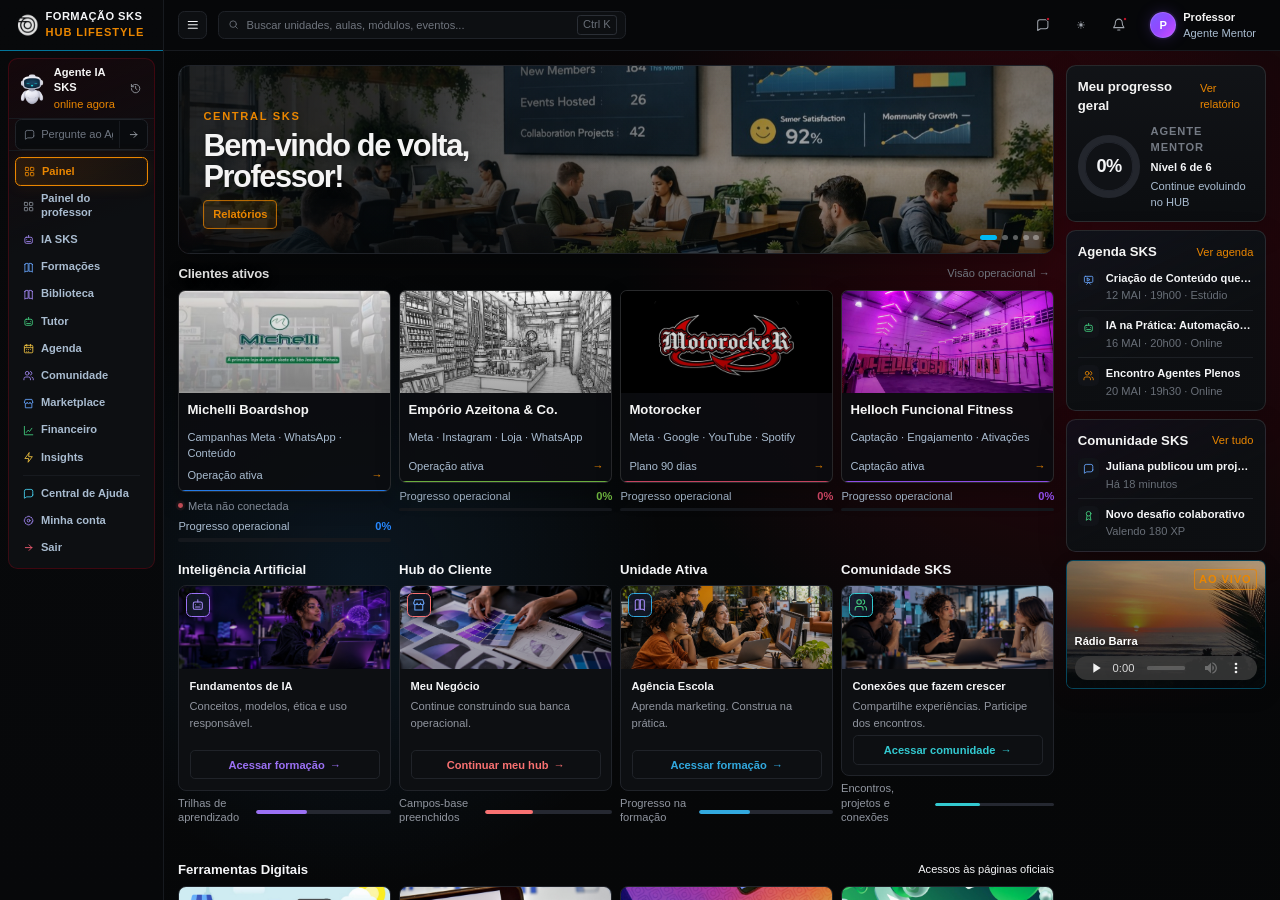
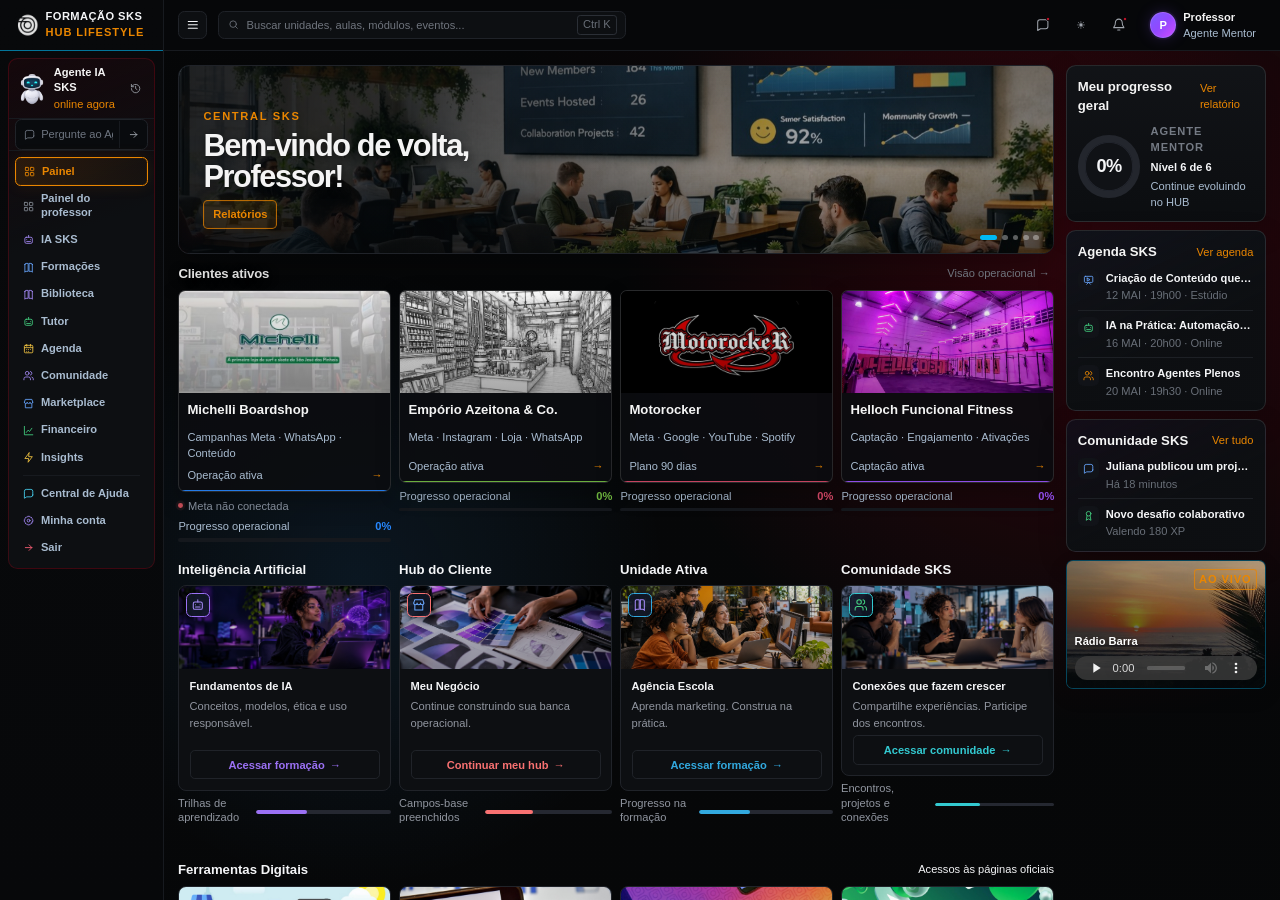
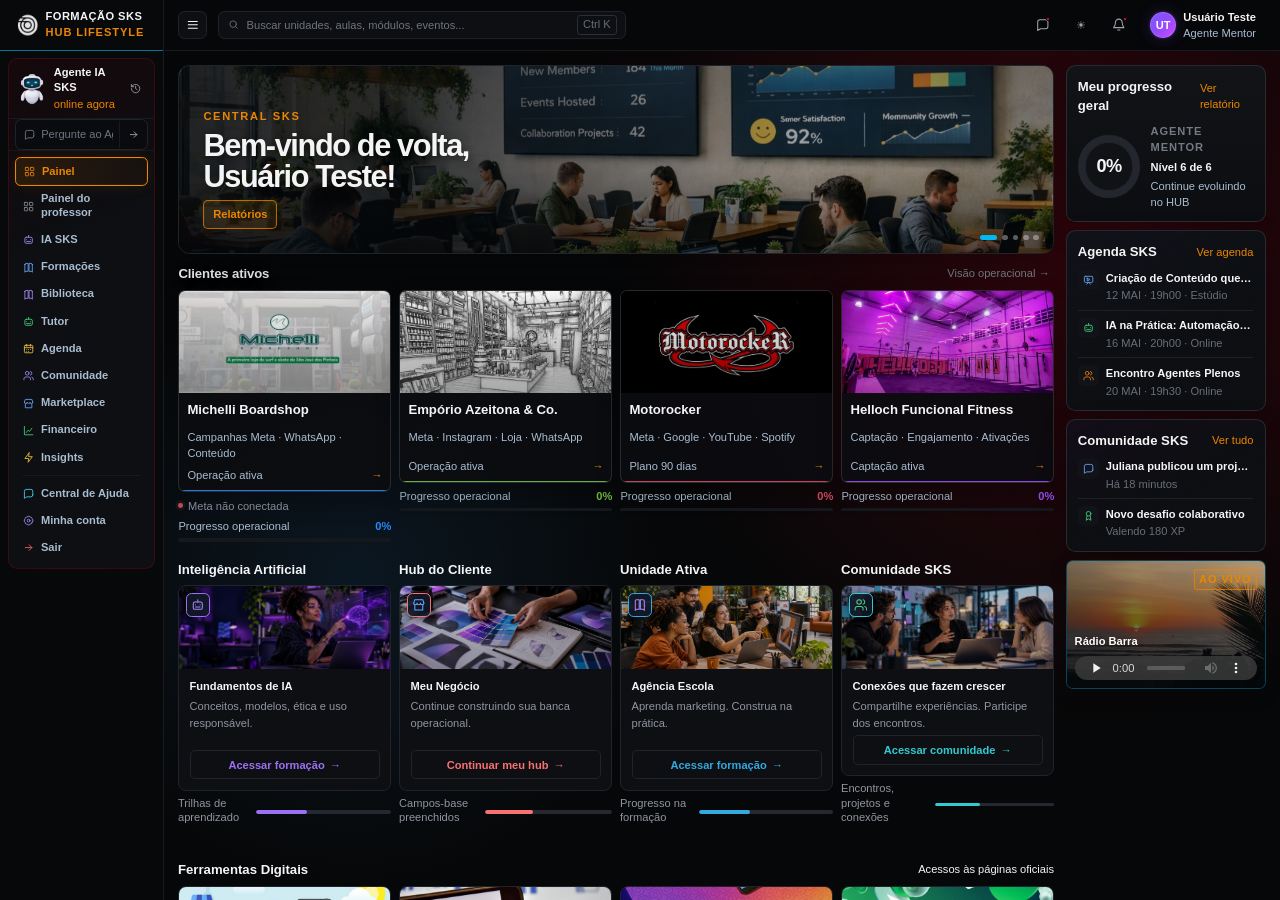
